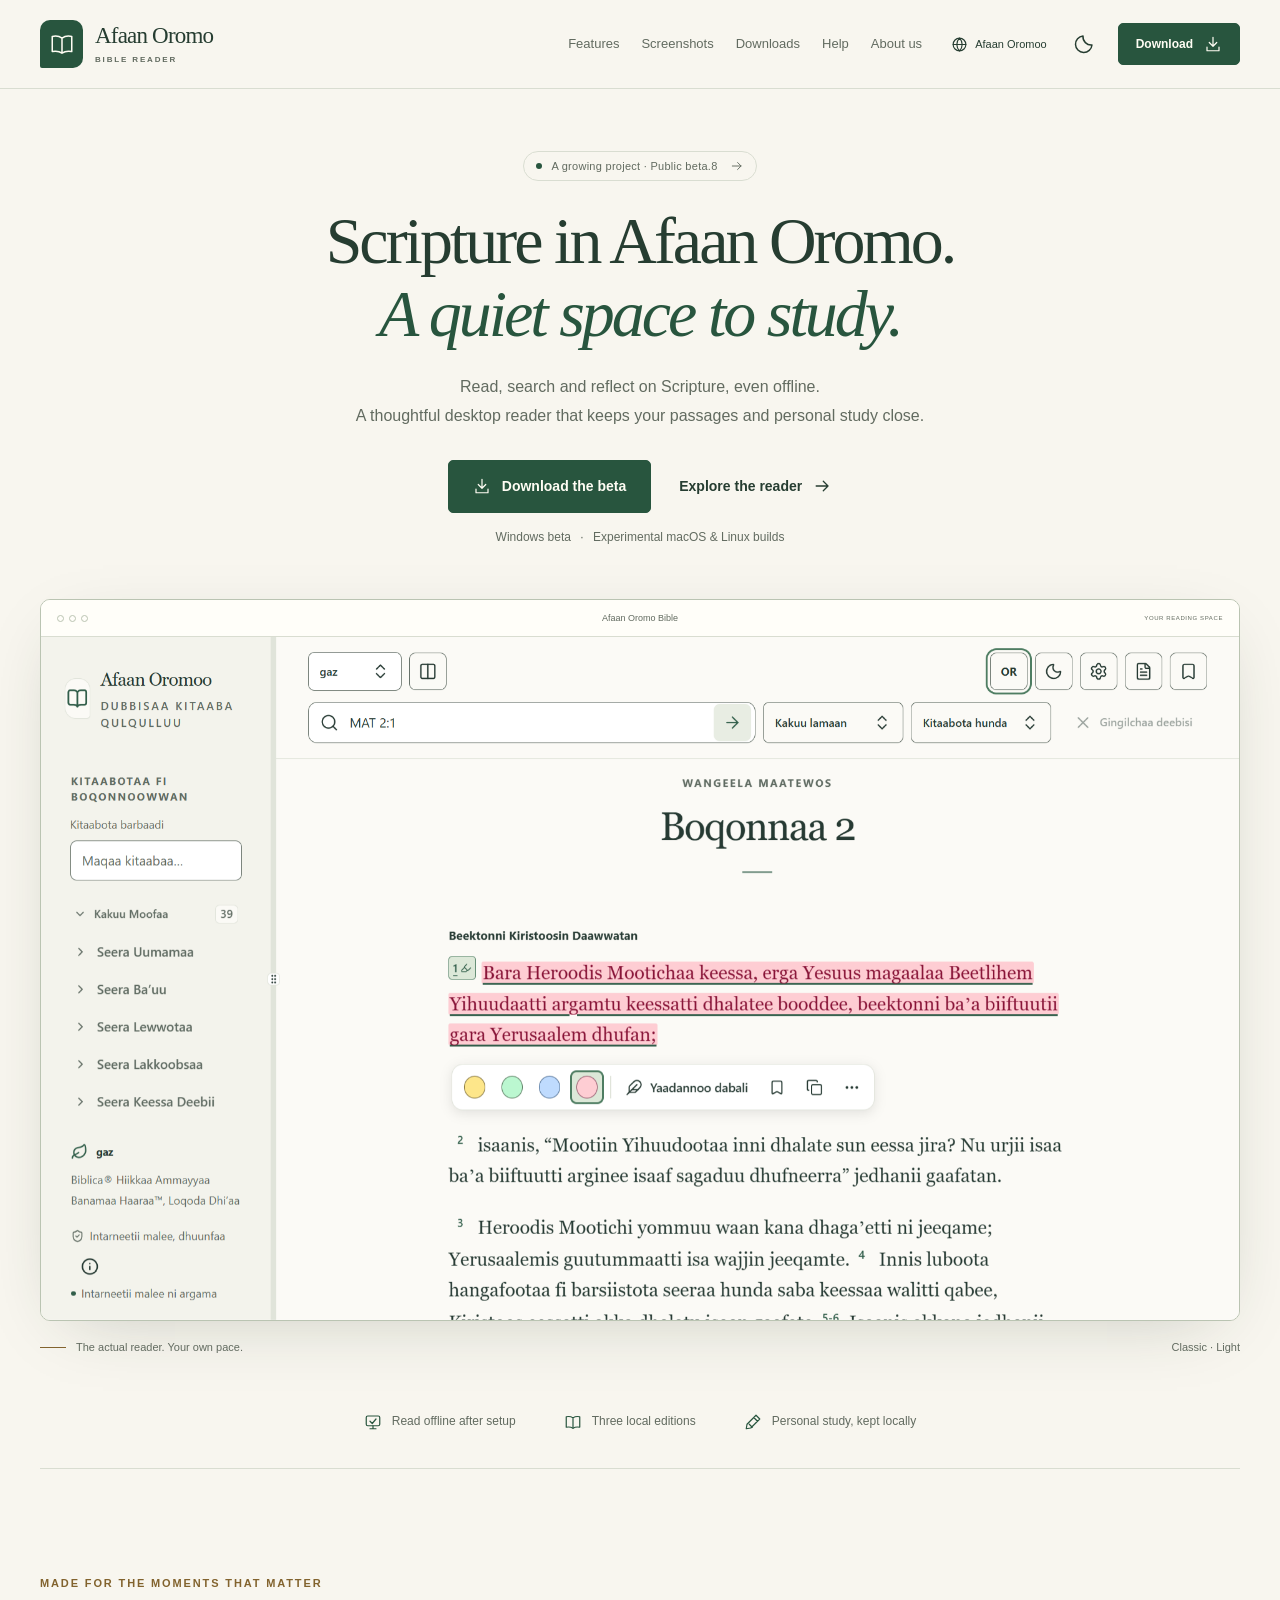
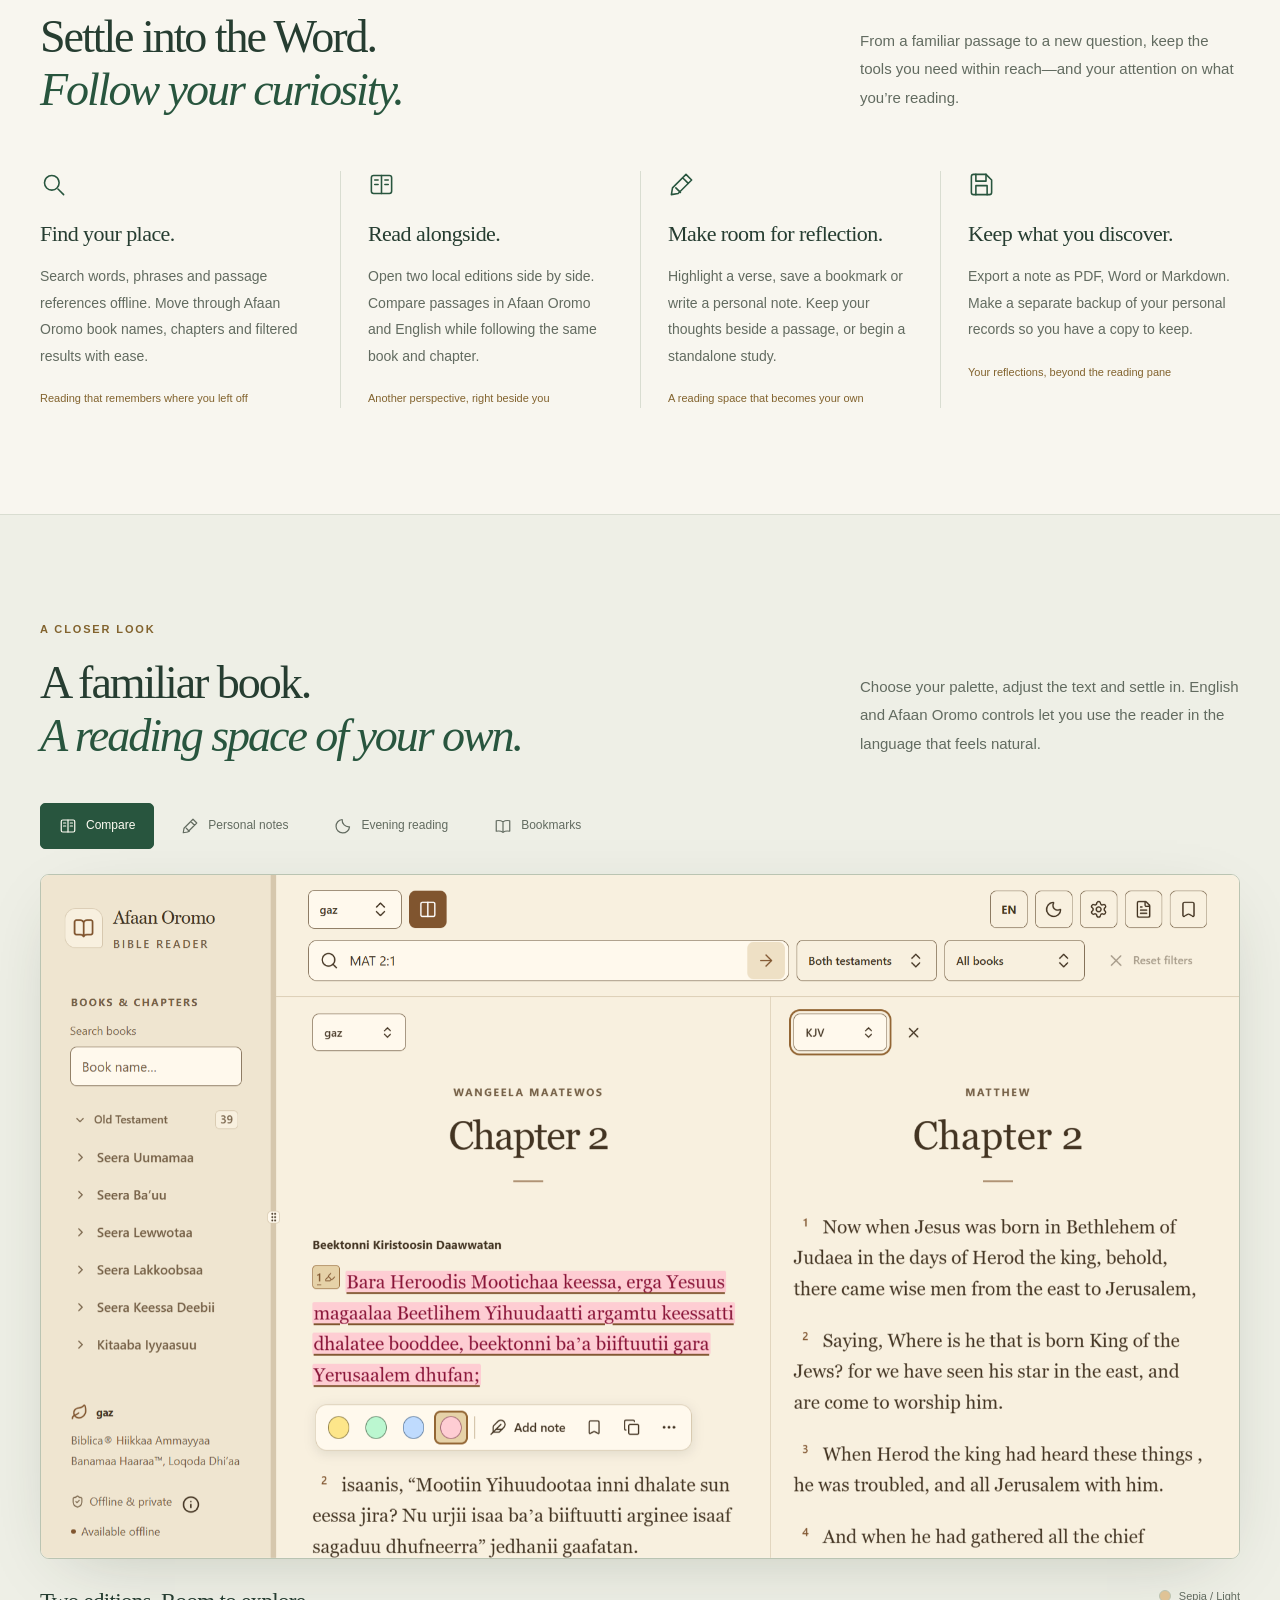
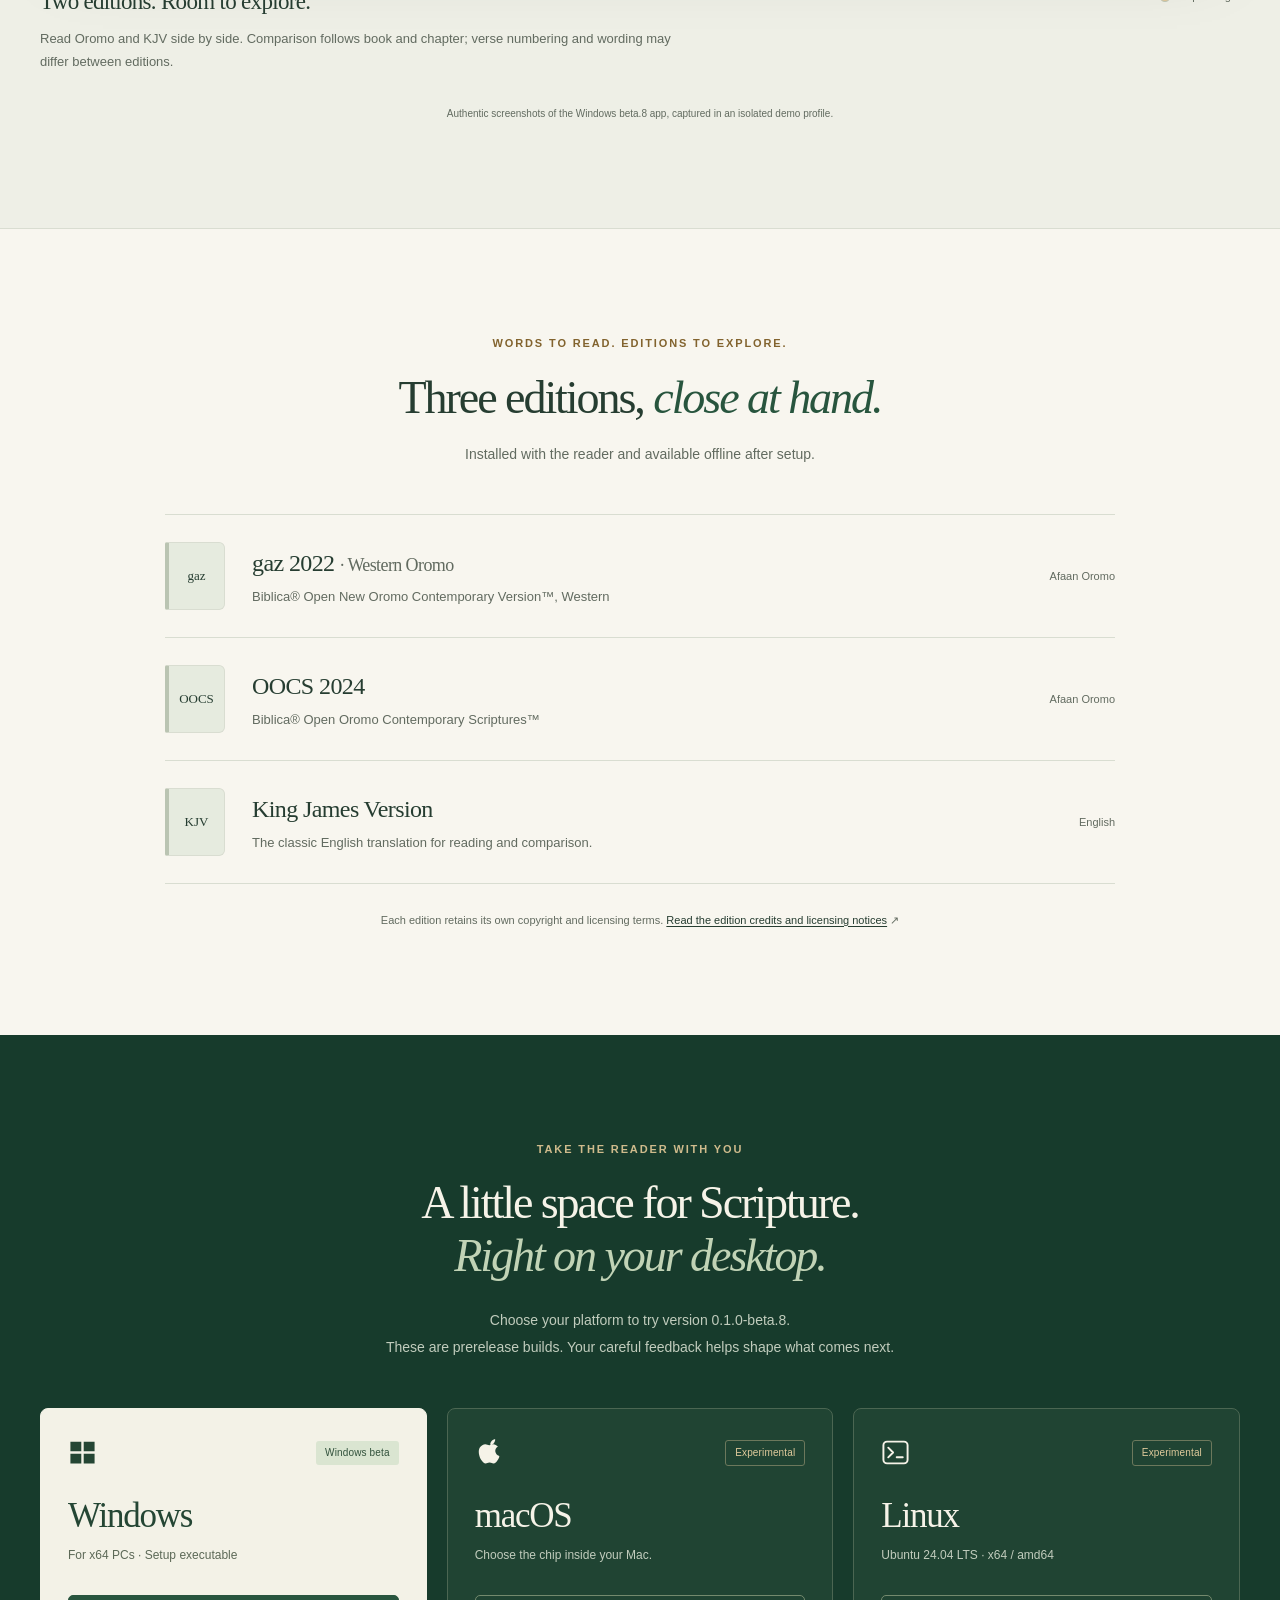
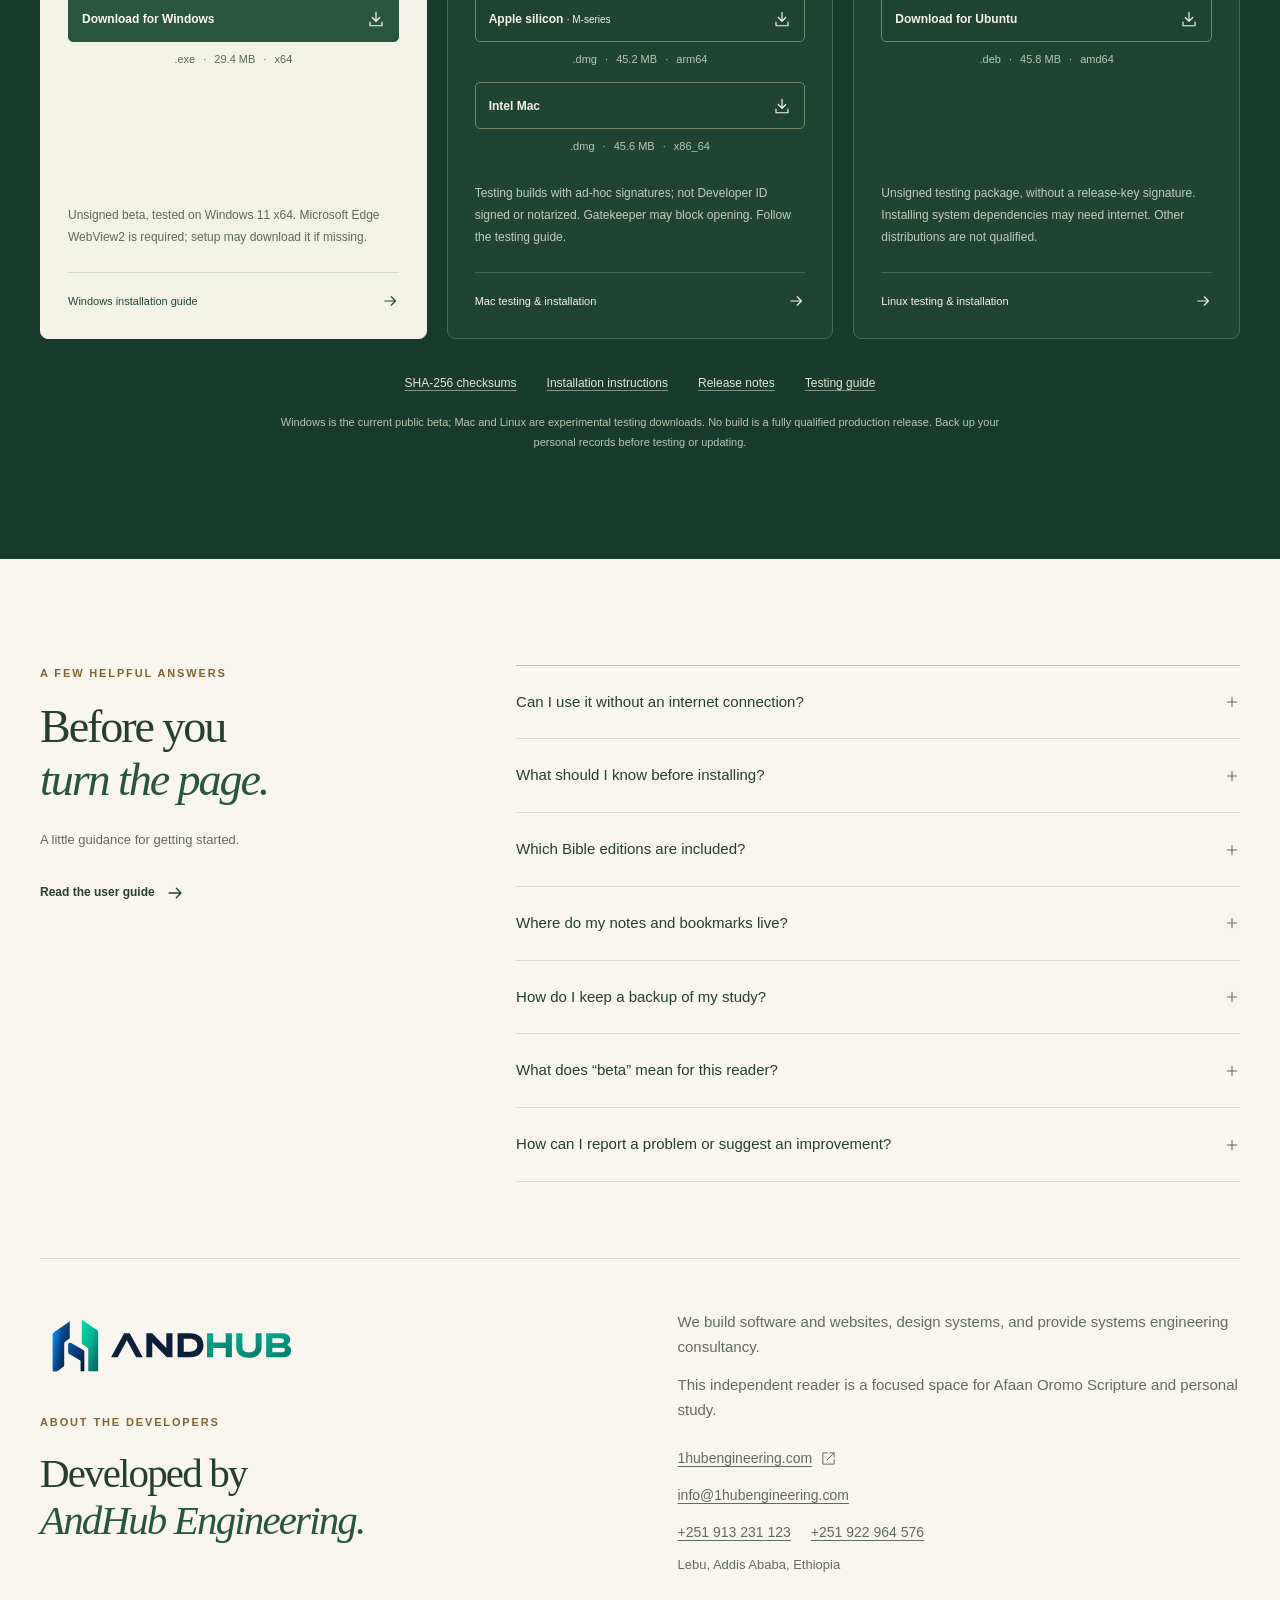
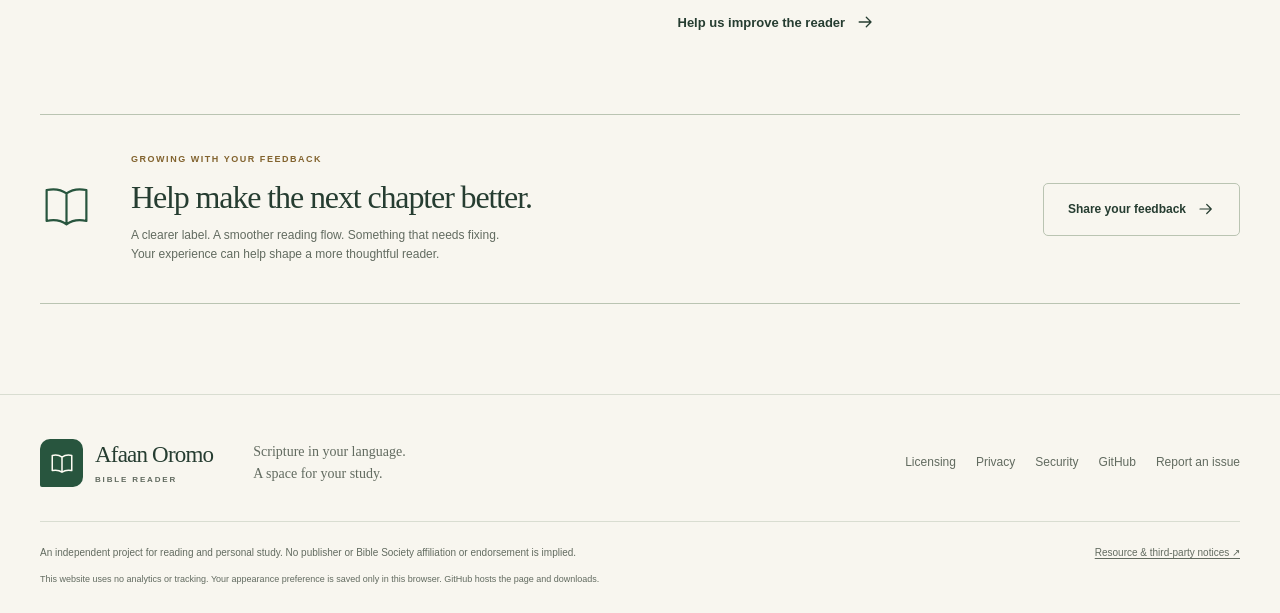
==== website/index.html @ 05677a4f "Deploy bilingual website with AndHub branding and company contacts" ====
<!doctype html>
<html lang="en" id="top">
<head>
  <meta charset="utf-8">
  <meta name="viewport" content="width=device-width, initial-scale=1">
  <meta name="color-scheme" content="light dark">
  <meta name="theme-color" content="#f8f6ef">
  <title>Afaan Oromo Bible — A quiet space to read and study offline</title>
  <meta name="description" content="Read Afaan Oromo Scripture offline. Search, compare local editions, highlight passages and keep personal notes. Download the independent desktop reader’s public beta.">
  <meta name="referrer" content="strict-origin-when-cross-origin">
  <link rel="canonical" href="https://1hubengineering.github.io/afaan-oromo-bible-releases/">
  <link rel="alternate" hreflang="en" href="https://1hubengineering.github.io/afaan-oromo-bible-releases/">
  <link rel="alternate" hreflang="om" href="https://1hubengineering.github.io/afaan-oromo-bible-releases/om/">
  <link rel="alternate" hreflang="x-default" href="https://1hubengineering.github.io/afaan-oromo-bible-releases/">
  <link rel="icon" href="./assets/favicon.svg" type="image/svg+xml">
  <meta property="og:type" content="website">
  <meta property="og:locale" content="en_US">
  <meta property="og:site_name" content="Afaan Oromo Bible">
  <meta property="og:title" content="Scripture in Afaan Oromo. A quiet space to study.">
  <meta property="og:description" content="An independent desktop Bible reader for offline Scripture reading and personal study. Explore the reader and download beta.8.">
  <meta property="og:url" content="https://1hubengineering.github.io/afaan-oromo-bible-releases/">
  <meta property="og:image" content="https://1hubengineering.github.io/afaan-oromo-bible-releases/assets/images/social-preview.png">
  <meta property="og:image:type" content="image/png">
  <meta property="og:image:width" content="1920">
  <meta property="og:image:height" content="1094">
  <meta property="og:image:alt" content="The actual Afaan Oromo Bible desktop reader, showing Scripture and verse highlighting in its Classic light palette.">
  <meta name="twitter:card" content="summary_large_image">
  <meta name="twitter:title" content="Afaan Oromo Bible — Read and study offline">
  <meta name="twitter:description" content="Scripture, search, comparison and your own reflections. A quiet desktop reading space.">
  <meta name="twitter:image" content="https://1hubengineering.github.io/afaan-oromo-bible-releases/assets/images/social-preview.png">
  <meta name="twitter:image:alt" content="An authentic screenshot of the Afaan Oromo Bible desktop reader in the Classic light palette.">
  <script src="./theme.js"></script>
  <link rel="stylesheet" href="./styles.css">
  <script src="./app.js" defer></script>
</head>
<body>
  <a class="skip-link" href="#main" data-i18n="navigation.skip">Skip to content</a>
  <svg class="svg-definitions" xmlns="http://www.w3.org/2000/svg" aria-hidden="true" focusable="false">
    <defs>
      <symbol id="i-book" viewBox="0 0 24 24"><path d="M12 6.5C9.5 4.7 6.3 4.3 3 5v14c3.3-.7 6.5-.3 9 1.5 2.5-1.8 5.7-2.2 9-1.5V5c-3.3-.7-6.5-.3-9 1.5Zm0 0v14"/></symbol>
      <symbol id="i-arrow" viewBox="0 0 24 24"><path d="M4 12h15m-6-6 6 6-6 6"/></symbol>
      <symbol id="i-download" viewBox="0 0 24 24"><path d="M12 3v12m-5-5 5 5 5-5M4 16v5h16v-5"/></symbol>
      <symbol id="i-moon" viewBox="0 0 24 24"><path d="M20.7 13.1A9 9 0 0 1 10.9 3.3 9 9 0 1 0 20.7 13.1Z"/></symbol>
      <symbol id="i-sun" viewBox="0 0 24 24"><circle cx="12" cy="12" r="4"/><path d="M12 2v2m0 16v2M2 12h2m16 0h2M5 5l1.5 1.5m11 11L19 19M5 19l1.5-1.5m11-11L19 5"/></symbol>
      <symbol id="i-menu" viewBox="0 0 24 24"><path d="M4 6h16M4 12h16M4 18h16"/></symbol>
      <symbol id="i-close" viewBox="0 0 24 24"><path d="m6 6 12 12M6 18 18 6"/></symbol>
      <symbol id="i-search" viewBox="0 0 24 24"><circle cx="10.5" cy="10.5" r="6.5"/><path d="m16 16 5 5"/></symbol>
      <symbol id="i-compare" viewBox="0 0 24 24"><rect x="3" y="4" width="18" height="16" rx="2"/><path d="M12 4v16M6 8h3m-3 4h3m6-4h3m-3 4h3"/></symbol>
      <symbol id="i-pen" viewBox="0 0 24 24"><path d="m16 3 5 5L9 20l-6 1 1-6L16 3Zm-9 12 4 4M13 6l5 5"/></symbol>
      <symbol id="i-save" viewBox="0 0 24 24"><path d="M19 21H5a2 2 0 0 1-2-2V5a2 2 0 0 1 2-2h11l5 5v11a2 2 0 0 1-2 2Z"/><path d="M7 3v6h9V3M7 21v-8h10v8"/></symbol>
      <symbol id="i-offline" viewBox="0 0 24 24"><rect x="3" y="4" width="18" height="13" rx="2"/><path d="M8 21h8m-4-4v4m-4-10 3 3 5-6"/></symbol>
      <symbol id="i-check" viewBox="0 0 24 24"><path d="m5 12 4 4L19 6"/></symbol>
      <symbol id="i-expand" viewBox="0 0 24 24"><path d="M8 3H3v5m13-5h5v5M3 16v5h5m13-5v5h-5M3 3l6 6m12-6-6 6M3 21l6-6m12 6-6-6"/></symbol>
      <symbol id="i-plus" viewBox="0 0 24 24"><path d="M12 5v14M5 12h14"/></symbol>
      <symbol id="i-external" viewBox="0 0 24 24"><path d="M14 3h7v7m0-7L10 14M10 3H3v18h18v-7"/></symbol>
      <symbol id="i-windows" viewBox="0 0 24 24"><path d="M2 3h9v8H2zm11 0h9v8h-9zM2 13h9v8H2zm11 0h9v8h-9z" fill="currentColor" stroke="none"/></symbol>
      <symbol id="i-apple" viewBox="0 0 24 24"><path d="M16.7 2.2c.1 1.3-.4 2.5-1.2 3.4-.8.9-2 1.4-3.1 1.3-.1-1.2.4-2.4 1.2-3.2.8-.9 2-1.5 3.1-1.5ZM20.3 17.9c-.5 1.2-.8 1.8-1.5 2.8-.9 1.3-2.1 2.9-3.6 2.9-1.3 0-1.6-.9-3.4-.9-1.9 0-2.2.9-3.5.9-1.4 0-2.6-1.4-3.5-2.7C2.2 17.2 1.5 12 3.2 9.4 4.4 7.6 6.2 6.5 8 6.5c1.4 0 2.3.9 3.5.9 1.2 0 2-.9 3.5-.9 1.5 0 3 .8 4.1 2.1-3.5 1.9-2.9 6.9 1.2 8.4v.9Z" fill="currentColor" stroke="none" transform="translate(1 -1) scale(.94)"/></symbol>
      <symbol id="i-terminal" viewBox="0 0 24 24"><rect x="2" y="3" width="20" height="18" rx="3"/><path d="m6 8 4 4-4 4m7 0h5"/></symbol>
      <symbol id="i-language" viewBox="0 0 24 24"><circle cx="12" cy="12" r="9"/><path d="M3 12h18M12 3c5 5 5 13 0 18-5-5-5-13 0-18Z"/></symbol>
    </defs>
  </svg>

  <header class="site-header">
    <div class="container header-inner">
      <a class="brand" href="#top" aria-label="Afaan Oromo Bible home">
        <span class="brand-mark"><svg class="icon" aria-hidden="true"><use href="#i-book"/></svg></span>
        <span class="brand-name">Afaan Oromo<span data-i18n="brand.descriptor">BIBLE READER</span></span>
      </a>
      <nav class="site-nav" id="site-nav" aria-label="Main navigation">
        <a href="#features" data-i18n="navigation.features">Features</a>
        <a href="#screenshots" data-i18n="navigation.screenshots">Screenshots</a>
        <a href="#downloads" data-i18n="navigation.downloads">Downloads</a>
        <a href="#help" data-i18n="navigation.help">Help</a>
        <a href="#about" data-i18n="navigation.about">About us</a>
      </nav>
      <div class="header-actions">
        <a class="language-switch" href="./om/" lang="om" hreflang="om" aria-label="Read this page in Afaan Oromoo"><svg class="icon" aria-hidden="true"><use href="#i-language"/></svg><span class="language-long">Afaan Oromoo</span><span class="language-short" aria-hidden="true">OM</span></a>
        <button class="icon-button theme-toggle" type="button" aria-label="Switch to dark appearance" title="Switch to dark appearance" hidden>
          <svg class="icon moon-icon" aria-hidden="true"><use href="#i-moon"/></svg>
          <svg class="icon sun-icon" aria-hidden="true"><use href="#i-sun"/></svg>
        </button>
        <a class="button button-small header-download" href="#downloads"><span data-i18n="navigation.download">Download</span><svg class="icon" aria-hidden="true"><use href="#i-download"/></svg></a>
        <button class="icon-button menu-toggle" type="button" aria-expanded="false" aria-controls="site-nav" aria-label="Open navigation" hidden>
          <svg class="icon menu-icon" aria-hidden="true"><use href="#i-menu"/></svg>
          <svg class="icon close-icon" aria-hidden="true"><use href="#i-close"/></svg>
        </button>
      </div>
    </div>
  </header>

  <main id="main">
    <section class="hero container" aria-labelledby="hero-title">
      <div class="hero-copy">
        <a class="beta-label" href="https://github.com/1hubengineering/afaan-oromo-bible-releases/releases/tag/v0.1.0-beta.8"><span class="status-dot" aria-hidden="true"></span><span data-i18n="hero.beta">A growing project · Public beta.8</span><svg class="icon" aria-hidden="true"><use href="#i-arrow"/></svg></a>
        <h1 id="hero-title" data-i18n="hero.title">Scripture in Afaan Oromo.<br><em>A quiet space to study.</em></h1>
        <p class="hero-description" data-i18n="hero.description">Read, search and reflect on Scripture, even offline.<br class="desktop-break"> A thoughtful desktop reader that keeps your passages and personal study close.</p>
        <div class="hero-actions">
          <a class="button" href="#downloads"><svg class="icon" aria-hidden="true"><use href="#i-download"/></svg><span data-i18n="hero.download">Download the beta</span></a>
          <a class="text-link" href="#screenshots"><span data-i18n="hero.explore">Explore the reader</span><svg class="icon" aria-hidden="true"><use href="#i-arrow"/></svg></a>
        </div>
        <p class="hero-footnote" data-i18n="hero.platforms">Windows beta <span aria-hidden="true">·</span> Experimental macOS &amp; Linux builds</p>
      </div>
      <figure class="hero-figure">
        <div class="screenshot-frame hero-screen">
          <div class="window-bar" aria-hidden="true"><span class="window-dots"><i></i><i></i><i></i></span><span>Afaan Oromo Bible</span><span class="window-detail">YOUR READING SPACE</span></div>
          <a class="screenshot-link" href="./assets/images/reader-classic.webp" data-lightbox data-caption="Afaan Oromo reading · Classic / Light. An authentic beta.8 screenshot, with contextual verse highlighting." aria-label="Enlarge the Afaan Oromo reading screenshot">
            <img src="./assets/images/reader-classic.webp" srcset="./assets/images/reader-classic-960.webp 960w, ./assets/images/reader-classic.webp 1920w" sizes="(max-width: 767px) calc(100vw - 40px), (max-width: 1279px) calc(100vw - 80px), 1200px" width="1920" height="1094" alt="The Afaan Oromo reader in Classic light appearance: Oromo book navigation on the left, Matthew chapter 2 in the reading pane, and a highlighted verse with note and bookmark actions." fetchpriority="high" decoding="async">
            <span class="image-expand"><svg class="icon" aria-hidden="true"><use href="#i-expand"/></svg><span>Take a closer look</span></span>
          </a>
        </div>
        <figcaption><span class="caption-rule" aria-hidden="true"></span><span data-i18n="hero.caption">The actual reader. Your own pace.</span><span class="figure-detail">Classic · Light</span></figcaption>
      </figure>
      <ul class="quiet-benefits" aria-label="At a glance">
        <li><svg class="icon" aria-hidden="true"><use href="#i-offline"/></svg><span data-i18n="benefit.offline">Read offline after setup</span></li>
        <li><svg class="icon" aria-hidden="true"><use href="#i-book"/></svg><span data-i18n="benefit.editions">Three local editions</span></li>
        <li><svg class="icon" aria-hidden="true"><use href="#i-pen"/></svg><span data-i18n="benefit.local">Personal study, kept locally</span></li>
      </ul>
    </section>

    <section class="experience section-space container" id="features" aria-labelledby="experience-title">
      <div class="section-intro">
        <div><p class="eyebrow" data-i18n="features.eyebrow">MADE FOR THE MOMENTS THAT MATTER</p><h2 id="experience-title" data-i18n="features.title">Settle into the Word.<br><em>Follow your curiosity.</em></h2></div>
        <p class="section-summary" data-i18n="features.summary">From a familiar passage to a new question, keep the tools you need within reach—and your attention on what you’re reading.</p>
      </div>
      <div class="feature-grid">
        <article class="feature"><span class="feature-icon"><svg class="icon" aria-hidden="true"><use href="#i-search"/></svg></span><h3 data-i18n="features.read.title">Find your place.</h3><p data-i18n="features.read.description">Search words, phrases and passage references offline. Move through Afaan Oromo book names, chapters and filtered results with ease.</p><span class="feature-note" data-i18n="features.read.note">Reading that remembers where you left off</span></article>
        <article class="feature"><span class="feature-icon"><svg class="icon" aria-hidden="true"><use href="#i-compare"/></svg></span><h3 data-i18n="features.compare.title">Read alongside.</h3><p data-i18n="features.compare.description">Open two local editions side by side. Compare passages in Afaan Oromo and English while following the same book and chapter.</p><span class="feature-note" data-i18n="features.compare.note">Another perspective, right beside you</span></article>
        <article class="feature"><span class="feature-icon"><svg class="icon" aria-hidden="true"><use href="#i-pen"/></svg></span><h3 data-i18n="features.notes.title">Make room for reflection.</h3><p data-i18n="features.notes.description">Highlight a verse, save a bookmark or write a personal note. Keep your thoughts beside a passage, or begin a standalone study.</p><span class="feature-note" data-i18n="features.notes.note">A reading space that becomes your own</span></article>
        <article class="feature"><span class="feature-icon"><svg class="icon" aria-hidden="true"><use href="#i-save"/></svg></span><h3 data-i18n="features.backup.title">Keep what you discover.</h3><p data-i18n="features.backup.description">Export a note as PDF, Word or Markdown. Make a separate backup of your personal records so you have a copy to keep.</p><span class="feature-note" data-i18n="features.backup.note">Your reflections, beyond the reading pane</span></article>
      </div>
    </section>

    <section class="gallery-section section-space" id="screenshots" aria-labelledby="gallery-title">
      <div class="container">
        <div class="section-intro gallery-intro"><div><p class="eyebrow" data-i18n="gallery.eyebrow">A CLOSER LOOK</p><h2 id="gallery-title" data-i18n="gallery.title">A familiar book.<br><em>A reading space of your own.</em></h2></div><p class="section-summary" data-i18n="gallery.summary">Choose your palette, adjust the text and settle in. English and Afaan Oromo controls let you use the reader in the language that feels natural.</p></div>
        <div class="gallery-tabs" role="tablist" aria-label="Application screenshots" hidden>
          <button type="button" role="tab" id="tab-compare" aria-controls="panel-compare" aria-selected="true" tabindex="0"><svg class="icon" aria-hidden="true"><use href="#i-compare"/></svg><span data-i18n="gallery.tabs.compare">Compare</span></button>
          <button type="button" role="tab" id="tab-notes" aria-controls="panel-notes" aria-selected="false" tabindex="-1"><svg class="icon" aria-hidden="true"><use href="#i-pen"/></svg><span data-i18n="gallery.tabs.notes">Personal notes</span></button>
          <button type="button" role="tab" id="tab-dark" aria-controls="panel-dark" aria-selected="false" tabindex="-1"><svg class="icon" aria-hidden="true"><use href="#i-moon"/></svg><span data-i18n="gallery.tabs.dark">Evening reading</span></button>
          <button type="button" role="tab" id="tab-bookmarks" aria-controls="panel-bookmarks" aria-selected="false" tabindex="-1"><svg class="icon" aria-hidden="true"><use href="#i-book"/></svg><span data-i18n="gallery.tabs.bookmarks">Bookmarks</span></button>
        </div>
        <div class="gallery-panels">
          <figure class="gallery-panel" id="panel-compare" aria-labelledby="tab-compare">
            <div class="screenshot-frame"><a class="screenshot-link" href="./assets/images/compare-sepia.webp" data-lightbox data-caption="Side-by-side Oromo and KJV reading · Sepia / Light. Comparison follows book and chapter; it does not establish reviewed verse-by-verse alignment." aria-label="Enlarge the side-by-side comparison screenshot"><img src="./assets/images/compare-sepia.webp" srcset="./assets/images/compare-sepia-960.webp 960w, ./assets/images/compare-sepia.webp 1920w" sizes="(max-width: 767px) calc(100vw - 40px), (max-width: 1279px) calc(100vw - 80px), 1200px" width="1920" height="1094" loading="lazy" decoding="async" alt="Two reading panes in the warm Sepia palette, showing Matthew chapter 2 in gaz Afaan Oromo on the left and King James English on the right."><span class="image-expand"><svg class="icon" aria-hidden="true"><use href="#i-expand"/></svg><span>Enlarge</span></span></a></div>
            <figcaption><div><strong data-i18n="gallery.compare.title">Two editions. Room to explore.</strong><p data-i18n="gallery.compare.caption">Read Oromo and KJV side by side. Comparison follows book and chapter; verse numbering and wording may differ between editions.</p></div><span class="palette-label"><i class="palette-swatch swatch-sepia" aria-hidden="true"></i>Sepia / Light</span></figcaption>
          </figure>
          <figure class="gallery-panel" id="panel-notes" aria-labelledby="tab-notes">
            <div class="screenshot-frame"><a class="screenshot-link" href="./assets/images/notes-forest.webp" data-lightbox data-caption="A verse-linked study note · Forest / Light. All writing shown is illustrative demo content from an isolated profile." aria-label="Enlarge the personal notes screenshot"><img src="./assets/images/notes-forest.webp" srcset="./assets/images/notes-forest-960.webp 960w, ./assets/images/notes-forest.webp 1920w" sizes="(max-width: 767px) calc(100vw - 40px), (max-width: 1279px) calc(100vw - 80px), 1200px" width="1920" height="1094" loading="lazy" decoding="async" alt="Forest light appearance with an illustrative Matthew 2 study note open beside the Scripture, showing text-formatting controls and a linked passage."><span class="image-expand"><svg class="icon" aria-hidden="true"><use href="#i-expand"/></svg><span>Enlarge</span></span></a></div>
            <figcaption><div><strong data-i18n="gallery.notes.title">Give your thoughts a place to stay.</strong><p data-i18n="gallery.notes.caption">Write and format a note while the passage stays in view. The note shown here is illustrative demo content, not a personal record.</p></div><span class="palette-label"><i class="palette-swatch swatch-forest" aria-hidden="true"></i>Forest / Light</span></figcaption>
          </figure>
          <figure class="gallery-panel" id="panel-dark" aria-labelledby="tab-dark">
            <div class="screenshot-frame"><a class="screenshot-link" href="./assets/images/compare-midnight.webp" data-lightbox data-caption="Side-by-side reading · Midnight / Dark. Each of the five app palettes supports independent light, dark or system appearance." aria-label="Enlarge the dark appearance screenshot"><img src="./assets/images/compare-midnight.webp" srcset="./assets/images/compare-midnight-960.webp 960w, ./assets/images/compare-midnight.webp 1920w" sizes="(max-width: 767px) calc(100vw - 40px), (max-width: 1279px) calc(100vw - 80px), 1200px" width="1920" height="1094" loading="lazy" decoding="async" alt="Oromo and KJV comparison in Midnight dark appearance, with pale Scripture text on deep navy reading panes and a rose verse highlight."><span class="image-expand"><svg class="icon" aria-hidden="true"><use href="#i-expand"/></svg><span>Enlarge</span></span></a></div>
            <figcaption><div><strong data-i18n="gallery.dark.title">Let the page meet the moment.</strong><p data-i18n="gallery.dark.caption">Five palettes, each with light, dark or system appearance. Adjust Scripture size, spacing and reading width to find your comfortable rhythm.</p></div><span class="palette-label"><i class="palette-swatch swatch-midnight" aria-hidden="true"></i>Midnight / Dark</span></figcaption>
          </figure>
          <figure class="gallery-panel" id="panel-bookmarks" aria-labelledby="tab-bookmarks">
            <div class="screenshot-frame"><a class="screenshot-link" href="./assets/images/bookmarks-plum.webp" data-lightbox data-caption="Saved passage bookmarks · Plum / Dark. Bookmark labels shown are illustrative demo content, not personal records." aria-label="Enlarge the bookmarks screenshot"><img src="./assets/images/bookmarks-plum.webp" srcset="./assets/images/bookmarks-plum-960.webp 960w, ./assets/images/bookmarks-plum.webp 1920w" sizes="(max-width: 767px) calc(100vw - 40px), (max-width: 1279px) calc(100vw - 80px), 1200px" width="1920" height="1094" loading="lazy" decoding="async" alt="The Plum dark reading palette with a bookmarks sidebar containing three clearly labeled demo bookmarks for Matthew 2, Romans 8 and Psalm 23."><span class="image-expand"><svg class="icon" aria-hidden="true"><use href="#i-expand"/></svg><span>Enlarge</span></span></a></div>
            <figcaption><div><strong data-i18n="gallery.bookmarks.title">Return to what speaks to you.</strong><p data-i18n="gallery.bookmarks.caption">Give saved passages a useful label and return when you’re ready. These bookmark labels are illustrative demo content.</p></div><span class="palette-label"><i class="palette-swatch swatch-plum" aria-hidden="true"></i>Plum / Dark</span></figcaption>
          </figure>
        </div>
        <p class="gallery-provenance" data-i18n="gallery.provenance">Authentic screenshots of the Windows beta.8 app, captured in an isolated demo profile.</p>
      </div>
    </section>

    <section class="editions-section section-space container" aria-labelledby="editions-title">
      <div class="edition-heading"><p class="eyebrow" data-i18n="editions.eyebrow">WORDS TO READ. EDITIONS TO EXPLORE.</p><h2 id="editions-title" data-i18n="editions.title">Three editions, <em>close at hand.</em></h2><p data-i18n="editions.description">Installed with the reader and available offline after setup.</p></div>
      <div class="editions-list">
        <article><span class="edition-code">gaz</span><div><h3 data-i18n="editions.gaz.title">gaz 2022 <span>· Western Oromo</span></h3><p>Biblica® Open New Oromo Contemporary Version™, Western</p></div><span class="edition-language">Afaan Oromo</span></article>
        <article><span class="edition-code">OOCS</span><div><h3 data-i18n="editions.oocs.title">OOCS 2024</h3><p>Biblica® Open Oromo Contemporary Scriptures™</p></div><span class="edition-language">Afaan Oromo</span></article>
        <article><span class="edition-code">KJV</span><div><h3 data-i18n="editions.kjv.title">King James Version</h3><p data-i18n="editions.kjv.description">The classic English translation for reading and comparison.</p></div><span class="edition-language">English</span></article>
      </div>
      <p class="edition-notice"><span data-i18n="editions.notice">Each edition retains its own copyright and licensing terms.</span> <a href="https://github.com/1hubengineering/afaan-oromo-bible-releases/blob/main/LICENSING.md" data-i18n="editions.licenseLink">Read the edition credits and licensing notices</a><span aria-hidden="true"> ↗</span></p>
    </section>

    <section class="download-section section-space" id="downloads" aria-labelledby="downloads-title">
      <div class="container">
        <div class="download-intro"><span class="eyebrow" data-i18n="downloads.eyebrow">TAKE THE READER WITH YOU</span><h2 id="downloads-title" data-i18n="downloads.title">A little space for Scripture.<br><em>Right on your desktop.</em></h2><p data-i18n="downloads.description">Choose your platform to try version 0.1.0-beta.8.<br>These are prerelease builds. Your careful feedback helps shape what comes next.</p></div>
        <div class="download-grid">
          <article class="download-card windows-card" aria-labelledby="windows-title">
            <div class="platform-top"><svg class="icon platform-icon" aria-hidden="true"><use href="#i-windows"/></svg><span class="platform-status" data-i18n="downloads.windows.status">Windows beta</span></div>
            <h3 id="windows-title">Windows</h3><p class="platform-description" data-i18n="downloads.windows.description">For x64 PCs · Setup executable</p>
            <div class="platform-actions"><a class="button download-button" href="https://github.com/1hubengineering/afaan-oromo-bible-releases/releases/download/v0.1.0-beta.8/Afaan-Oromo-Bible-0.1.0-beta.8-x64-setup.exe"><span data-i18n="downloads.windows.button">Download for Windows</span><svg class="icon" aria-hidden="true"><use href="#i-download"/></svg></a><span class="file-details">.exe <span aria-hidden="true">·</span> 29.4 MB <span aria-hidden="true">·</span> x64</span></div>
            <p class="platform-notice" data-i18n="downloads.windows.notice">Unsigned beta, tested on Windows 11 x64. Microsoft Edge WebView2 is required; setup may download it if missing.</p>
            <a class="platform-help" href="https://github.com/1hubengineering/afaan-oromo-bible-releases/blob/main/INSTALLATION.md"><span data-i18n="downloads.windows.help">Windows installation guide</span><svg class="icon" aria-hidden="true"><use href="#i-arrow"/></svg></a>
          </article>
          <article class="download-card" aria-labelledby="mac-title">
            <div class="platform-top"><svg class="icon platform-icon" aria-hidden="true"><use href="#i-apple"/></svg><span class="platform-status experimental" data-i18n="downloads.mac.status">Experimental</span></div>
            <h3 id="mac-title">macOS</h3><p class="platform-description" data-i18n="downloads.mac.description">Choose the chip inside your Mac.</p>
            <div class="platform-actions mac-actions"><a class="button button-outline download-button" href="https://github.com/1hubengineering/afaan-oromo-bible-releases/releases/download/v0.1.0-beta.8/Afaan-Oromo-Bible-0.1.0-beta.8-macos-arm64.dmg"><span data-i18n="downloads.mac.arm">Apple silicon <small>· M-series</small></span><svg class="icon" aria-hidden="true"><use href="#i-download"/></svg></a><span class="file-details">.dmg <span aria-hidden="true">·</span> 45.2 MB <span aria-hidden="true">·</span> arm64</span><a class="button button-outline download-button" href="https://github.com/1hubengineering/afaan-oromo-bible-releases/releases/download/v0.1.0-beta.8/Afaan-Oromo-Bible-0.1.0-beta.8-macos-x86_64.dmg"><span data-i18n="downloads.mac.intel">Intel Mac</span><svg class="icon" aria-hidden="true"><use href="#i-download"/></svg></a><span class="file-details">.dmg <span aria-hidden="true">·</span> 45.6 MB <span aria-hidden="true">·</span> x86_64</span></div>
            <p class="platform-notice" data-i18n="downloads.mac.notice">Testing builds with ad-hoc signatures; not Developer ID signed or notarized. Gatekeeper may block opening. Follow the testing guide.</p>
            <a class="platform-help" href="https://github.com/1hubengineering/afaan-oromo-bible-releases/blob/main/TESTING_GUIDE.md"><span data-i18n="downloads.mac.help">Mac testing &amp; installation</span><svg class="icon" aria-hidden="true"><use href="#i-arrow"/></svg></a>
          </article>
          <article class="download-card" aria-labelledby="linux-title">
            <div class="platform-top"><svg class="icon platform-icon" aria-hidden="true"><use href="#i-terminal"/></svg><span class="platform-status experimental" data-i18n="downloads.linux.status">Experimental</span></div>
            <h3 id="linux-title">Linux</h3><p class="platform-description" data-i18n="downloads.linux.description">Ubuntu 24.04 LTS · x64 / amd64</p>
            <div class="platform-actions"><a class="button button-outline download-button" href="https://github.com/1hubengineering/afaan-oromo-bible-releases/releases/download/v0.1.0-beta.8/Afaan-Oromo-Bible-0.1.0-beta.8-linux-amd64.deb"><span data-i18n="downloads.linux.button">Download for Ubuntu</span><svg class="icon" aria-hidden="true"><use href="#i-download"/></svg></a><span class="file-details">.deb <span aria-hidden="true">·</span> 45.8 MB <span aria-hidden="true">·</span> amd64</span></div>
            <p class="platform-notice" data-i18n="downloads.linux.notice">Unsigned testing package, without a release-key signature. Installing system dependencies may need internet. Other distributions are not qualified.</p>
            <a class="platform-help" href="https://github.com/1hubengineering/afaan-oromo-bible-releases/blob/main/TESTING_GUIDE.md"><span data-i18n="downloads.linux.help">Linux testing &amp; installation</span><svg class="icon" aria-hidden="true"><use href="#i-arrow"/></svg></a>
          </article>
        </div>
        <div class="download-resources" aria-label="Release resources">
          <a href="https://github.com/1hubengineering/afaan-oromo-bible-releases/releases/download/v0.1.0-beta.8/SHA256SUMS" data-i18n="downloads.checksums">SHA-256 checksums</a>
          <a href="https://github.com/1hubengineering/afaan-oromo-bible-releases/blob/main/INSTALLATION.md" data-i18n="downloads.installation">Installation instructions</a>
          <a href="https://github.com/1hubengineering/afaan-oromo-bible-releases/releases/tag/v0.1.0-beta.8" data-i18n="downloads.notes">Release notes</a>
          <a href="https://github.com/1hubengineering/afaan-oromo-bible-releases/blob/main/TESTING_GUIDE.md" data-i18n="downloads.testing">Testing guide</a>
        </div>
        <p class="download-footnote" data-i18n="downloads.limitations">Windows is the current public beta; Mac and Linux are experimental testing downloads. No build is a fully qualified production release. Back up your personal records before testing or updating.</p>
      </div>
    </section>

    <section class="help-section section-space container" id="help" aria-labelledby="help-title">
      <div class="help-heading"><p class="eyebrow" data-i18n="help.eyebrow">A FEW HELPFUL ANSWERS</p><h2 id="help-title" data-i18n="help.title">Before you <br><em>turn the page.</em></h2><p data-i18n="help.intro">A little guidance for getting started.</p><a class="text-link" href="https://github.com/1hubengineering/afaan-oromo-bible-releases/blob/main/USER_GUIDE.md"><span data-i18n="help.guide">Read the user guide</span><svg class="icon" aria-hidden="true"><use href="#i-arrow"/></svg></a></div>
      <div class="faq-list">
        <details><summary><span data-i18n="faq.offline.question">Can I use it without an internet connection?</span><svg class="icon" aria-hidden="true"><use href="#i-plus"/></svg></summary><div class="faq-answer"><p data-i18n="faq.offline.answer">Yes. After the app and its prerequisites are installed, core reading, search, comparison, notes and exports work locally without an account. The first installation may need internet to download Windows WebView2 or Linux system dependencies. A fully disconnected first setup on a clean computer is not yet qualified.</p></div></details>
        <details><summary><span data-i18n="faq.install.question">What should I know before installing?</span><svg class="icon" aria-hidden="true"><use href="#i-plus"/></svg></summary><div class="faq-answer"><p data-i18n="faq.install.answer">The Windows beta was tested on Windows 11 x64 and needs Microsoft Edge WebView2. Mac packages are separate for Apple silicon and Intel; they target macOS 14 or later, with native startup checks on macOS 15, not full platform qualification. Linux testing targets Ubuntu 24.04 x64 and requires GTK3/WebKitGTK 4.1 dependencies.</p><p>Windows and Linux packages are unsigned; Mac builds use ad-hoc signatures and are unnotarized. Read the <a href="https://github.com/1hubengineering/afaan-oromo-bible-releases/blob/main/INSTALLATION.md">installation instructions</a> and <a href="https://github.com/1hubengineering/afaan-oromo-bible-releases/blob/main/TESTING_GUIDE.md">platform testing guide</a> before installing. Checksums help detect changed files; they do not authenticate the publisher.</p></div></details>
        <details><summary><span data-i18n="faq.editions.question">Which Bible editions are included?</span><svg class="icon" aria-hidden="true"><use href="#i-plus"/></svg></summary><div class="faq-answer"><p data-i18n="faq.editions.answer">The beta includes gaz 2022 (Western Oromo), OOCS 2024 and the English King James Version. These are local editions. NIV and the planned 1997 Afaan Oromo edition are not included. Switching the app’s interface language does not change the Bible edition you are reading.</p><p>See <a href="https://github.com/1hubengineering/afaan-oromo-bible-releases/blob/main/LICENSING.md">edition credits and licensing</a> for each resource’s terms.</p></div></details>
        <details><summary><span data-i18n="faq.records.question">Where do my notes and bookmarks live?</span><svg class="icon" aria-hidden="true"><use href="#i-plus"/></svg></summary><div class="faq-answer"><p data-i18n="faq.records.answer">Personal records are stored on your computer, separately from the bundled Scripture libraries. Core features do not require an account or a hosted app backend. There is no cloud sync. Exported notes and backups can contain private writing, so store and share them thoughtfully. Uninstalling may leave personal data and exported files behind.</p><p>More detail is available in the <a href="https://github.com/1hubengineering/afaan-oromo-bible-releases/blob/main/PRIVACY.md">privacy notice</a>.</p></div></details>
        <details><summary><span data-i18n="faq.backups.question">How do I keep a backup of my study?</span><svg class="icon" aria-hidden="true"><use href="#i-plus"/></svg></summary><div class="faq-answer"><p data-i18n="faq.backups.answer">Use the app’s personal-data backup to export your records as JSON, and keep an independent copy. You can also export individual notes as PDF, Word or Markdown; a note export is different from a full personal-data backup. Restoring a backup replaces current personal records after validation and confirmation, so export your current records first. Compatibility across beta versions is not guaranteed.</p><p>Follow the backup and restore guidance in the <a href="https://github.com/1hubengineering/afaan-oromo-bible-releases/blob/main/USER_GUIDE.md">user guide</a>.</p></div></details>
        <details><summary><span data-i18n="faq.beta.question">What does “beta” mean for this reader?</span><svg class="icon" aria-hidden="true"><use href="#i-plus"/></svg></summary><div class="faq-answer"><p data-i18n="faq.beta.answer">The reader is still being refined. Language and editorial review, accessibility checks, clean-computer installation and final platform qualification remain in progress. Mac and Linux builds are experimental. Expect issues and keep backups of important study records.</p><p>The <a href="https://github.com/1hubengineering/afaan-oromo-bible-releases/blob/main/BETA_NOTICE.md">beta notice</a> describes known limitations. A biblical atlas and expanded study tools are planned; they are not included in this beta, and no release date is promised.</p></div></details>
        <details><summary><span data-i18n="faq.feedback.question">How can I report a problem or suggest an improvement?</span><svg class="icon" aria-hidden="true"><use href="#i-plus"/></svg></summary><div class="faq-answer"><p>Use the <a href="https://github.com/1hubengineering/afaan-oromo-bible-releases/issues/new?template=bug_report.yml">GitHub issue form</a>. Include the app version, operating system and architecture, edition and passage, what you expected, and steps to reproduce the problem. Suggestions about usability and Afaan Oromo wording are welcome.</p><p data-i18n="faq.feedback.privacy">Issues are public. Remove personal information from screenshots and do not attach private notes, complete backups or credentials.</p><p>For a security concern, follow the <a href="https://github.com/1hubengineering/afaan-oromo-bible-releases/blob/main/SECURITY.md">security reporting instructions</a> instead.</p></div></details>
      </div>
    </section>

    <section class="about-section container" id="about" aria-labelledby="about-title">
      <div><a class="developer-brand" href="https://1hubengineering.com/" aria-label="AndHub Engineering"><img class="developer-logo-light" src="./assets/images/andhub-logo-light.svg" width="825" height="240" alt="" loading="lazy" decoding="async"><img class="developer-logo-dark" src="./assets/images/andhub-logo-dark.svg" width="825" height="240" alt="" loading="lazy" decoding="async"></a><p class="eyebrow" data-i18n="about.eyebrow">ABOUT THE DEVELOPERS</p><h2 id="about-title" data-i18n="about.title">Developed by<br><em>AndHub Engineering.</em></h2></div>
      <div class="about-copy"><p data-i18n="about.description">We build software and websites, design systems, and provide systems engineering consultancy.</p><p data-i18n="about.mission">This independent reader is a focused space for Afaan Oromo Scripture and personal study.</p><address class="about-contact">
          <a href="https://1hubengineering.com/">1hubengineering.com<svg class="icon" aria-hidden="true"><use href="#i-external"/></svg></a>
          <a href="mailto:info@1hubengineering.com">info@1hubengineering.com</a>
          <div class="contact-phones"><a href="tel:+251913231123">+251 913 231 123</a><a href="tel:+251922964576">+251 922 964 576</a></div>
          <span class="contact-location">Lebu, Addis Ababa, Ethiopia</span>
        </address><a class="text-link" href="https://github.com/1hubengineering/afaan-oromo-bible-releases/issues/new/choose"><span data-i18n="about.feedback">Help us improve the reader</span><svg class="icon" aria-hidden="true"><use href="#i-arrow"/></svg></a></div>
    </section>

    <section class="feedback-section container" aria-labelledby="feedback-title">
      <div class="feedback-book" aria-hidden="true"><svg class="icon"><use href="#i-book"/></svg></div><div><p class="eyebrow" data-i18n="feedback.eyebrow">GROWING WITH YOUR FEEDBACK</p><h2 id="feedback-title" data-i18n="feedback.title">Help make the next chapter better.</h2><p data-i18n="feedback.description">A clearer label. A smoother reading flow. Something that needs fixing.<br> Your experience can help shape a more thoughtful reader.</p></div><a class="button button-outline" href="https://github.com/1hubengineering/afaan-oromo-bible-releases/issues/new/choose"><span data-i18n="feedback.button">Share your feedback</span><svg class="icon" aria-hidden="true"><use href="#i-arrow"/></svg></a>
    </section>
  </main>

  <footer class="site-footer">
    <div class="container"><div class="footer-top"><a class="brand" href="#top" aria-label="Afaan Oromo Bible home"><span class="brand-mark"><svg class="icon" aria-hidden="true"><use href="#i-book"/></svg></span><span class="brand-name">Afaan Oromo<span>BIBLE READER</span></span></a><p data-i18n="footer.tagline">Scripture in your language.<br>A space for your study.</p><nav aria-label="Project resources"><a href="https://github.com/1hubengineering/afaan-oromo-bible-releases/blob/main/LICENSING.md">Licensing</a><a href="https://github.com/1hubengineering/afaan-oromo-bible-releases/blob/main/PRIVACY.md">Privacy</a><a href="https://github.com/1hubengineering/afaan-oromo-bible-releases/blob/main/SECURITY.md">Security</a><a href="https://github.com/1hubengineering/afaan-oromo-bible-releases">GitHub</a><a href="https://github.com/1hubengineering/afaan-oromo-bible-releases/issues/new?template=bug_report.yml">Report an issue</a></nav></div><div class="footer-bottom"><p data-i18n="footer.independence">An independent project for reading and personal study. No publisher or Bible Society affiliation or endorsement is implied.</p><a href="https://github.com/1hubengineering/afaan-oromo-bible-releases/blob/main/THIRD_PARTY_NOTICES.md">Resource &amp; third-party notices ↗</a></div><p class="site-privacy" data-i18n="footer.sitePrivacy">This website uses no analytics or tracking. Your appearance preference is saved only in this browser. GitHub hosts the page and downloads.</p></div>
  </footer>

  <dialog class="image-dialog" aria-labelledby="dialog-title">
    <div class="dialog-toolbar"><h2 id="dialog-title">Inside the reader</h2><button class="icon-button dialog-close" type="button" aria-label="Close screenshot" autofocus><svg class="icon" aria-hidden="true"><use href="#i-close"/></svg></button></div>
    <img class="dialog-image" width="1920" height="1094" alt="">
    <p class="dialog-caption"></p>
  </dialog>
</body>
</html>
---- website/styles.css ----
/* Warm paper, forest ink, and a little gold. No external fonts or dependencies. */
:root {
  color-scheme: light;
  --paper: #f8f6ef;
  --paper-alt: #eeefe6;
  --surface: #fffef9;
  --ink: #263d31;
  --muted: #626b60;
  --green: #28553e;
  --green-hover: #1d402e;
  --soft-green: #e6ebdf;
  --gold: #82632e;
  --line: #d9ddd1;
  --line-strong: #bac4b2;
  --inverse: #fffdf4;
  --shadow: 0 18px 70px -28px rgb(35 51 30 / 26%);
  --serif: Georgia, 'Times New Roman', serif;
  --sans: -apple-system, BlinkMacSystemFont, 'Segoe UI', Arial, sans-serif;
}
:root[data-theme='dark'] {
  color-scheme: dark;
  --paper: #121e19;
  --paper-alt: #19271f;
  --surface: #1c2c23;
  --ink: #e9ebde;
  --muted: #adb8aa;
  --green: #b9d1ae;
  --green-hover: #d6e7ca;
  --soft-green: #273c2c;
  --gold: #cdb581;
  --line: #354539;
  --line-strong: #62745e;
  --inverse: #15281c;
  --shadow: 0 18px 70px -28px rgb(0 0 0 / 70%);
}
@media (prefers-color-scheme: dark) {
  :root:not([data-theme]) {
    color-scheme: dark;
    --paper: #121e19; --paper-alt: #19271f; --surface: #1c2c23;
    --ink: #e9ebde; --muted: #adb8aa; --green: #b9d1ae; --green-hover: #d6e7ca;
    --soft-green: #273c2c; --gold: #cdb581; --line: #354539;
    --line-strong: #62745e; --inverse: #15281c; --shadow: 0 18px 70px -28px rgb(0 0 0 / 70%);
  }
}
*, *::before, *::after { box-sizing: border-box; }
html { scroll-behavior: smooth; scroll-padding-top: 104px; }
body { margin: 0; background: var(--paper); color: var(--ink); font: 16px/1.65 var(--sans); -webkit-font-smoothing: antialiased; }
[hidden] { display: none !important; }
img { display: block; max-width: 100%; height: auto; }
a { color: inherit; text-underline-offset: .22em; text-decoration-thickness: 1px; }
button { font: inherit; color: inherit; cursor: pointer; }
button, a { -webkit-tap-highlight-color: transparent; }
button, input, summary { touch-action: manipulation; }
button:focus-visible, a:focus-visible, summary:focus-visible, [tabindex]:focus-visible { outline: 3px solid var(--gold); outline-offset: 5px; border-radius: 3px; }
::selection { background: var(--soft-green); color: var(--ink); }
h1, h2, h3, p, figure { margin: 0; }
h1, h2 { font-family: var(--serif); font-weight: 400; letter-spacing: -.045em; text-wrap: balance; }
h1 { font-size: clamp(2.8rem, 5.15vw, 4.65rem); line-height: 1.1; }
h2 { font-size: clamp(2.35rem, 3.6vw, 3.4rem); line-height: 1.15; }
h1 em, h2 em { font-weight: 400; color: var(--green); }
h3 { font-weight: 550; }
.container { width: min(1200px, calc(100% - 80px)); margin-inline: auto; }
.section-space { padding-block: 106px; }
.icon { width: 22px; height: 22px; stroke: currentColor; stroke-width: 1.6; fill: none; stroke-linecap: round; stroke-linejoin: round; flex-shrink: 0; }
.svg-definitions { position: absolute; width: 0; height: 0; overflow: hidden; }
.eyebrow { color: var(--gold); font: 600 11px/1.5 var(--sans); letter-spacing: .17em; margin-bottom: 20px; }
.skip-link { position: fixed; top: 12px; left: 12px; z-index: 100; padding: 10px 18px; background: var(--ink); color: var(--paper); transform: translateY(-180%); border-radius: 5px; }
.skip-link:focus { transform: translateY(0); }
.button { display: inline-flex; align-items: center; justify-content: center; gap: 11px; min-height: 53px; padding: 13px 24px; background: var(--green); border: 1px solid var(--green); border-radius: 5px; color: var(--inverse); font-size: 14px; font-weight: 600; line-height: 1.5; text-decoration: none; transition: background .18s ease, border-color .18s ease, transform .18s ease; }
.button:hover { background: var(--green-hover); border-color: var(--green-hover); transform: translateY(-2px); }
.button .icon { width: 18px; height: 18px; }
.button-small { min-height: 42px; padding: 10px 17px; font-size: 12px; }
.button-outline { background: transparent; color: var(--ink); border-color: var(--line-strong); }
.button-outline:hover { background: var(--soft-green); border-color: var(--green); }
.text-link { display: inline-flex; align-items: center; gap: 11px; font-size: 14px; font-weight: 600; text-decoration: none; min-height: 44px; }
.text-link .icon { width: 19px; transition: transform .18s ease; }
.text-link:hover .icon { transform: translateX(4px); }
.text-link:hover { text-decoration: underline; }
.icon-button { display: inline-flex; align-items: center; justify-content: center; width: 44px; height: 44px; padding: 10px; border: 1px solid transparent; border-radius: 5px; background: transparent; }
.icon-button:hover { background: var(--soft-green); }
.site-header { position: sticky; top: 0; z-index: 20; background: var(--paper); border-bottom: 1px solid var(--line); }
.header-inner { display: flex; align-items: center; min-height: 88px; gap: 26px; position: relative; }
.brand { display: inline-flex; align-items: center; gap: 12px; text-decoration: none; flex-shrink: 0; }
.brand-mark { width: 43px; height: 48px; display: grid; place-items: center; background: var(--green); color: var(--inverse); border-radius: 10px 10px 10px 2px; }
.brand-mark .icon { width: 26px; height: 26px; stroke-width: 1.4; }
.brand-name { font: 23px/1.1 var(--serif); letter-spacing: -.035em; }
.brand-name > span { display: block; margin-top: 7px; font: 600 8px/1.2 var(--sans); letter-spacing: .23em; color: var(--muted); }
.site-nav { margin-left: auto; display: flex; align-items: center; gap: 22px; }
.site-nav a { font-size: 13px; color: var(--muted); text-decoration: none; padding-block: 12px; }
.site-nav a:hover { color: var(--ink); text-decoration: underline; }
.header-actions { display: flex; align-items: center; gap: 12px; }
.language-switch { display: inline-flex; align-items: center; justify-content: center; gap: 7px; min-height: 44px; padding: 7px 3px; font-size: 11px; font-weight: 500; text-decoration: none; white-space: nowrap; }
.language-switch .icon { width: 17px; height: 17px; }
.language-switch:hover { text-decoration: underline; }
.language-short { display: none; }
.theme-toggle .sun-icon { display: none; }
[data-theme='dark'] .theme-toggle .sun-icon { display: block; }
[data-theme='dark'] .theme-toggle .moon-icon { display: none; }
.menu-toggle .close-icon { display: none; }
.menu-toggle[aria-expanded='true'] .menu-icon { display: none; }
.menu-toggle[aria-expanded='true'] .close-icon { display: block; }
.hero { padding-top: 62px; }
.hero-copy { text-align: center; margin-inline: auto; }
.beta-label { display: inline-flex; align-items: center; gap: 9px; max-width: 100%; min-height: 30px; padding: 4px 12px; border: 1px solid var(--line); border-radius: 50px; font-size: 11px; color: var(--muted); letter-spacing: .025em; text-decoration: none; }
.beta-label:hover { border-color: var(--green); color: var(--green); }
.beta-label .icon { width: 14px; height: 14px; margin-left: 3px; }
.status-dot { width: 6px; height: 6px; background: var(--green); border-radius: 50%; }
.hero h1 { margin-top: 24px; }
.hero-description { margin: 23px auto 0; max-width: 620px; font-size: 16px; line-height: 1.8; color: var(--muted); }
.hero-actions { display: flex; align-items: center; justify-content: center; gap: 28px; margin-top: 29px; }
.hero-footnote { margin-top: 15px; color: var(--muted); font-size: 12px; }
.hero-footnote span { padding-inline: 6px; }
.hero-figure { margin-top: 52px; }
.screenshot-frame { border: 1px solid var(--line-strong); border-radius: 9px; overflow: hidden; box-shadow: var(--shadow); background: var(--surface); }
.hero-screen { border-radius: 10px; }
.window-bar { min-height: 37px; padding: 10px 16px; background: var(--surface); display: flex; align-items: center; justify-content: space-between; gap: 10px; border-bottom: 1px solid var(--line); color: var(--muted); font-size: 9px; line-height: 1.5; }
.window-dots { display: flex; gap: 5px; width: 120px; }
.window-dots i { display: block; width: 7px; height: 7px; border: 1px solid var(--line-strong); border-radius: 50%; }
.window-detail { width: 120px; text-align: right; font-size: 6px; letter-spacing: .1em; }
.screenshot-link { display: block; position: relative; color: #fbfaf3; cursor: zoom-in; }
.screenshot-link img { width: 100%; }
.image-expand { display: inline-flex; align-items: center; gap: 7px; position: absolute; right: 14px; bottom: 14px; background: #244a38; color: #fffdf4; border: 1px solid #6c8c74; border-radius: 5px; padding: 8px 11px; font-size: 11px; opacity: 0; transform: translateY(3px); transition: opacity .18s ease, transform .18s ease; box-shadow: 0 3px 12px rgb(0 0 0 / 15%); }
.image-expand .icon { width: 15px; height: 15px; }
.screenshot-link:hover .image-expand, .screenshot-link:focus-visible .image-expand { opacity: 1; transform: translateY(0); }
.screenshot-link:focus-visible { outline-offset: -5px; outline-width: 4px; }
.hero-figure figcaption { display: flex; align-items: center; gap: 10px; margin-top: 17px; color: var(--muted); font-size: 11px; }
.caption-rule { display: inline-block; width: 26px; height: 1px; background: var(--gold); }
.figure-detail { margin-left: auto; }
.quiet-benefits { display: flex; justify-content: center; list-style: none; padding: 36px 0; margin: 20px 0 0; gap: 48px; border-bottom: 1px solid var(--line); }
.quiet-benefits li { display: flex; align-items: center; gap: 10px; font-size: 12px; color: var(--muted); }
.quiet-benefits .icon { width: 18px; height: 18px; color: var(--green); }
.section-intro { display: grid; grid-template-columns: 1.25fr 1fr; align-items: end; gap: 100px; margin-bottom: 54px; }
.section-summary { color: var(--muted); font-size: 15px; line-height: 1.9; max-width: 380px; margin-bottom: 5px; justify-self: end; }
.feature-grid { display: grid; grid-template-columns: repeat(4, 1fr); }
.feature { padding-right: 27px; }
.feature + .feature { padding-left: 27px; border-left: 1px solid var(--line); }
.feature:last-child { padding-right: 0; }
.feature-icon { color: var(--green); display: inline-flex; margin-bottom: 22px; }
.feature-icon .icon { width: 27px; height: 27px; stroke-width: 1.4; }
.feature h3 { font-family: var(--serif); font-size: 22px; font-weight: 400; line-height: 1.3; letter-spacing: -.025em; margin-bottom: 14px; }
.feature p { font-size: 14px; color: var(--muted); line-height: 1.9; }
.feature-note { display: block; margin-top: 21px; font-size: 11px; line-height: 1.6; color: var(--gold); }
.gallery-section { background: var(--paper-alt); border-block: 1px solid var(--line); }
.gallery-intro { margin-bottom: 40px; }
.gallery-tabs { display: flex; gap: 8px; flex-wrap: wrap; margin-bottom: 25px; }
.gallery-tabs button { display: flex; align-items: center; gap: 9px; padding: 12px 18px; min-height: 45px; background: transparent; border: 1px solid transparent; border-radius: 5px; color: var(--muted); font-size: 12px; }
.gallery-tabs button[aria-selected='true'] { background: var(--green); color: var(--inverse); border-color: var(--green); }
.gallery-tabs button:not([aria-selected='true']):hover { border-color: var(--line-strong); color: var(--ink); }
.gallery-tabs .icon { width: 18px; height: 18px; }
.gallery-panel + .gallery-panel { margin-top: 44px; }
.gallery-tabs:not([hidden]) + .gallery-panels .gallery-panel { margin-top: 0; }
.gallery-panel figcaption { margin-top: 24px; display: flex; gap: 24px; justify-content: space-between; align-items: start; }
.gallery-panel figcaption strong { font-family: var(--serif); font-size: 23px; font-weight: 400; letter-spacing: -.03em; }
.gallery-panel figcaption p { font-size: 13px; color: var(--muted); max-width: 640px; margin-top: 6px; line-height: 1.8; }
.palette-label { flex-shrink: 0; color: var(--muted); display: inline-flex; align-items: center; gap: 8px; font-size: 11px; padding-top: 4px; }
.palette-swatch { width: 12px; height: 12px; border: 1px solid var(--line-strong); border-radius: 50%; }
.swatch-sepia { background: #dfc396; }
.swatch-forest { background: #5a7943; }
.swatch-midnight { background: #283c60; }
.swatch-plum { background: #795680; }
.gallery-provenance { text-align: center; margin-top: 32px; font-size: 10px; color: var(--muted); }
.edition-heading { text-align: center; }
.edition-heading > p:last-child { font-size: 14px; color: var(--muted); margin-top: 18px; }
.editions-list { margin: 48px auto 0; max-width: 950px; }
.editions-list article { display: flex; align-items: center; gap: 27px; border-top: 1px solid var(--line); padding: 27px 0; }
.editions-list article:last-child { border-bottom: 1px solid var(--line); }
.edition-code { display: grid; place-items: center; width: 60px; height: 68px; flex-shrink: 0; background: var(--soft-green); border: 1px solid var(--line); border-left: 4px solid var(--line-strong); border-radius: 2px 6px 6px 2px; font: 13px var(--serif); }
.editions-list h3 { font-family: var(--serif); font-size: 24px; font-weight: 400; letter-spacing: -.025em; }
.editions-list h3 span { color: var(--muted); font-size: 18px; }
.editions-list p { font-size: 13px; color: var(--muted); margin-top: 2px; }
.edition-language { margin-left: auto; flex-shrink: 0; font-size: 11px; color: var(--muted); }
.edition-notice { margin-top: 27px; text-align: center; font-size: 11px; color: var(--muted); }
.edition-notice a { color: var(--ink); }
.download-section { background: #173b2c; color: #f6f3e8; }
.download-section .eyebrow { color: #cfbb8c; }
.download-section h2 em { color: #c1d3b6; }
.download-intro { text-align: center; }
.download-intro .eyebrow { display: block; }
.download-intro > p { font-size: 14px; color: #c1ccbd; line-height: 1.9; margin-top: 24px; }
.download-grid { display: grid; grid-template-columns: repeat(3, 1fr); gap: 20px; margin-top: 48px; }
.download-card { display: flex; flex-direction: column; padding: 29px 27px 26px; border: 1px solid #4b6652; border-radius: 8px; background: #204433; --gold: #ead09a; }
.platform-top { display: flex; align-items: center; justify-content: space-between; gap: 8px; margin-bottom: 28px; }
.platform-icon { width: 29px; height: 29px; }
.platform-status { display: inline-block; padding: 4px 9px; font-size: 10px; font-weight: 500; border-radius: 3px; background: #dae5d1; color: #31513b; line-height: 1.6; letter-spacing: .015em; }
.experimental { background: transparent; color: #e0cb9c; border: 1px solid #6c785c; }
.download-card h3 { font: 35px/1.2 var(--serif); letter-spacing: -.035em; }
.platform-description { color: #c1ccbd; font-size: 12px; margin-top: 9px; }
.platform-actions { margin-top: 29px; }
.download-button { width: 100%; padding-inline: 13px; justify-content: space-between; font-size: 12px; min-height: 47px; }
.download-card .button-outline { border-color: #748a6e; color: #f6f3e8; background: transparent; }
.download-card .button-outline:hover { background: #2e553d; border-color: #bdc9ae; }
.download-button small { font-size: 10px; font-weight: 400; }
.file-details { display: block; font-size: 11px; color: #b9c6b5; margin-top: 8px; text-align: center; }
.file-details > span { margin-inline: 5px; }
.mac-actions .button + .file-details + .button { margin-top: 14px; }
.platform-notice { color: #c1ccbd; font-size: 12px; line-height: 1.85; margin-top: auto; padding-top: 26px; }
.platform-help { margin-top: 24px; padding-top: 17px; border-top: 1px solid #4b6652; font-size: 11px; text-decoration: none; display: flex; align-items: center; justify-content: space-between; gap: 12px; }
.platform-help .icon { width: 17px; }
.platform-help:hover span { text-decoration: underline; }
.windows-card { background: #f3f2e7; color: #244634; border-color: #f3f2e7; --gold: #82632e; }
.windows-card .platform-description, .windows-card .file-details, .windows-card .platform-notice { color: #5c6957; }
.windows-card .platform-help { border-color: #d0d8c8; }
.windows-card .button { background: #28553e; color: #fffdf4; border-color: #28553e; }
.windows-card .button:hover { background: #1a3d2a; border-color: #1a3d2a; }
.download-resources { display: flex; justify-content: center; gap: 30px; flex-wrap: wrap; margin-top: 31px; }
.download-resources a { font-size: 12px; color: #e2e6d7; text-decoration-color: #7f9479; min-height: 30px; padding-block: 4px; }
.download-resources a:hover { text-decoration-color: #e2e6d7; }
.download-footnote { margin: 13px auto 0; max-width: 750px; color: #b8c6b2; font-size: 11px; text-align: center; line-height: 1.8; }
.download-section a:focus-visible { outline-color: #ead09a; }
.download-section .windows-card a:focus-visible { outline-color: #82632e; }
[data-theme='dark'] .download-section { background: #0c1812; }
[data-theme='dark'] .download-card { background: #162d20; }
[data-theme='dark'] .windows-card { background: #cbdabe; border-color: #cbdabe; }
[data-theme='dark'] .windows-card .platform-description,
[data-theme='dark'] .windows-card .file-details,
[data-theme='dark'] .windows-card .platform-notice { color: #4b5946; }
.help-section { display: grid; grid-template-columns: .8fr 1.5fr; gap: 90px; }
.help-heading > p:not(.eyebrow) { color: var(--muted); font-size: 13px; margin-top: 22px; }
.help-heading .text-link { font-size: 12px; margin-top: 20px; }
.faq-list { border-top: 1px solid var(--line-strong); }
.faq-list details { border-bottom: 1px solid var(--line); }
.faq-list summary { list-style: none; display: flex; align-items: center; justify-content: space-between; gap: 24px; padding: 24px 0; font-size: 15px; font-weight: 500; line-height: 1.65; cursor: pointer; }
.faq-list summary::-webkit-details-marker { display: none; }
.faq-list summary .icon { width: 16px; height: 16px; transition: transform .2s ease; color: var(--muted); }
.faq-list details[open] summary .icon { transform: rotate(45deg); }
.faq-list summary:hover { color: var(--green); }
.faq-answer { color: var(--muted); font-size: 14px; padding: 0 30px 25px 0; line-height: 1.9; }
.faq-answer p + p { margin-top: 13px; }
.faq-answer a { color: var(--ink); }
.about-section { display: grid; grid-template-columns: 1fr 1fr; gap: 75px; padding: 48px 0 70px; margin-top: -30px; border-top: 1px solid var(--line); }
.about-section h2 { font-size: clamp(2rem, 3.2vw, 3rem); }
.about-copy { color: var(--muted); font-size: 15px; padding-top: 3px; }
.about-copy p + p { margin-top: 14px; }
.about-copy .text-link { color: var(--ink); margin-top: 13px; font-size: 13px; }
.feedback-section { margin-bottom: 90px; border-block: 1px solid var(--line-strong); padding-block: 38px; display: flex; align-items: center; gap: 28px; }
.feedback-book { color: var(--green); margin-right: 10px; }
.feedback-book .icon { width: 53px; height: 53px; stroke-width: 1; }
.feedback-section .eyebrow { font-size: 9px; margin-bottom: 12px; }
.feedback-section h2 { font-size: clamp(1.8rem, 2.5vw, 2.3rem); letter-spacing: -.035em; }
.feedback-section p:not(.eyebrow) { font-size: 12px; color: var(--muted); margin-top: 10px; }
.feedback-section .button { flex-shrink: 0; margin-left: auto; font-size: 12px; }
.site-footer { border-top: 1px solid var(--line); padding-block: 44px 26px; }
.footer-top { display: flex; gap: 40px; align-items: center; padding-bottom: 34px; }
.footer-top > p { color: var(--muted); font-family: var(--serif); font-size: 14px; line-height: 1.6; }
.footer-top nav { display: flex; flex-wrap: wrap; gap: 20px; margin-left: auto; }
.footer-top nav a { color: var(--muted); font-size: 12px; padding-block: 10px; text-decoration: none; }
.footer-top nav a:hover { text-decoration: underline; }
.footer-bottom { border-top: 1px solid var(--line); padding-top: 22px; display: flex; align-items: start; justify-content: space-between; gap: 30px; color: var(--muted); font-size: 10px; line-height: 1.8; }
.footer-bottom p { max-width: 650px; }
.footer-bottom a { flex-shrink: 0; }
.site-privacy { color: var(--muted); font-size: 9px; margin-top: 10px; }
.image-dialog { width: min(1500px, calc(100vw - 48px)); max-height: calc(100dvh - 48px); margin: auto; padding: 20px; overflow: auto; border: 1px solid var(--line-strong); border-radius: 9px; background: var(--paper); color: var(--ink); box-shadow: 0 30px 100px rgb(0 0 0 / 30%); }
.image-dialog::backdrop { background: rgb(7 19 13 / 85%); }
.dialog-toolbar { display: flex; justify-content: space-between; align-items: center; gap: 24px; margin-bottom: 12px; }
.dialog-toolbar h2 { font-size: 24px; letter-spacing: -.025em; }
.dialog-image { width: 100%; border-radius: 4px; }
.dialog-caption { font-size: 12px; color: var(--muted); margin-top: 16px; }
.dialog-open { overflow: hidden; }

@keyframes arrive { from { opacity: 0; transform: translateY(12px); } to { opacity: 1; transform: translateY(0); } }
@media (prefers-reduced-motion: no-preference) { .hero-copy { animation: arrive .6s ease-out both; } }
@media (max-width: 1100px) {
  .header-inner { gap: 22px; flex-wrap: wrap; }
  .site-nav { order: 3; width: 100%; margin: 0; padding: 8px 0 15px; gap: 20px; flex-wrap: wrap; justify-content: space-between; border-top: 1px solid var(--line); }
  .header-actions { margin-left: auto; }
  .section-intro { gap: 55px; }
  .feature { padding-right: 20px; }
  .feature + .feature { padding-left: 20px; }
  .feature h3 { font-size: 21px; }
  .download-grid { gap: 14px; }
  .download-card { padding: 24px 20px; }
  .download-button { font-size: 11px; padding-inline: 11px; }
  .download-button small { display: none; }
  .platform-description { font-size: 11px; }
  .help-section { gap: 65px; }
  .footer-top { gap: 25px; }
  .footer-top nav { gap: 15px; }
}
@media (max-width: 959px) {
  .container { width: calc(100% - 64px); }
  .section-space { padding-block: 78px; }
  .header-inner { min-height: 80px; gap: 18px; flex-wrap: wrap; }
  .brand-name { font-size: 21px; }
  .site-nav { order: 3; width: 100%; margin: 0; padding: 8px 0 15px; gap: 17px; justify-content: space-between; border-top: 1px solid var(--line); }
  .site-nav a { font-size: 11px; }
  .header-actions { gap: 8px; margin-left: auto; }
  .header-download { padding-inline: 12px; }
  .header-download .icon { display: none; }
  .hero { padding-top: 50px; }
  .hero h1 { font-size: clamp(2.75rem, 6vw, 3.5rem); }
  .section-intro { gap: 40px; }
  .section-summary { font-size: 13px; }
  .quiet-benefits { gap: 26px; }
  .quiet-benefits li { font-size: 11px; }
  .feature-grid { grid-template-columns: repeat(2, 1fr); row-gap: 36px; }
  .feature, .feature + .feature { padding-right: 28px; padding-left: 0; border-left: 0; }
  .feature:nth-child(even) { padding-left: 28px; padding-right: 0; border-left: 1px solid var(--line); }
  .feature-icon { margin-bottom: 15px; }
  .feature h3 { font-size: 24px; }
  .feature-note { margin-top: 13px; }
  .download-grid { grid-template-columns: 1fr 1fr; gap: 18px; }
  .windows-card { grid-column: 1 / -1; display: grid; grid-template-columns: 1fr 1fr; column-gap: 30px; }
  .windows-card .platform-top { grid-column: 1; margin-bottom: 20px; }
  .windows-card h3 { grid-column: 1; }
  .windows-card .platform-description { grid-column: 1; }
  .windows-card .platform-actions { grid-column: 2; grid-row: 1 / 4; align-self: center; margin-top: 0; }
  .windows-card .platform-notice { grid-column: 1; }
  .windows-card .platform-help { grid-column: 2; align-self: end; }
  .download-card { padding: 27px; }
  .download-button { font-size: 12px; }
  .platform-description { font-size: 12px; }
  .help-section { grid-template-columns: 1fr 1.6fr; gap: 45px; }
  .help-heading h2 { font-size: 2.5rem; }
  .about-section { gap: 45px; }
  .faq-list summary { font-size: 13px; }
  .feedback-book { display: none; }
  .feedback-section { margin-bottom: 70px; gap: 22px; }
  .feedback-section h2 { font-size: 28px; }
  .feedback-section .button { padding-inline: 18px; }
  .footer-top { flex-wrap: wrap; justify-content: space-between; }
  .footer-top nav { margin-left: 0; }
  .footer-top > p { margin-left: auto; }
}
@media (max-width: 767px) {
  html { scroll-padding-top: 90px; }
  .container { width: calc(100% - 40px); }
  .section-space { padding-block: 62px; }
  .header-inner { min-height: 75px; gap: 8px; flex-wrap: wrap; }
  .brand { gap: 9px; }
  .brand-mark { width: 36px; height: 40px; border-radius: 8px 8px 8px 2px; }
  .brand-mark .icon { width: 24px; height: 24px; }
  .brand-name { font-size: 20px; }
  .brand-name > span { margin-top: 6px; font-size: 7px; max-width: 140px; line-height: 1.3; letter-spacing: .16em; }
  .header-actions { margin-left: auto; gap: 0; }
  .language-switch { min-width: 40px; padding: 8px 4px; font-size: 11px; }
  .language-long { display: none; }
  .language-short { display: inline; }
  .language-switch .icon { width: 15px; height: 15px; }
  .header-download { display: none; }
  .site-nav { order: 3; width: 100%; margin: 0; padding: 8px 0 18px; gap: 9px; justify-content: space-between; border-top: 1px solid var(--line); }
  .site-nav a { padding: 10px 5px; font-size: 12px; }
  .hero { padding-top: 38px; }
  .hero h1 { font-size: clamp(2.3rem, 7vw, 3.3rem); line-height: 1.14; margin-top: 24px; }
  .beta-label { font-size: 10px; }
  .hero-description { font-size: 14px; max-width: 440px; margin-top: 20px; }
  .desktop-break { display: none; }
  .hero-actions { gap: 20px; margin-top: 25px; }
  .hero-actions .button { font-size: 12px; padding: 12px 18px; min-height: 48px; }
  .hero-actions .text-link { font-size: 12px; gap: 7px; }
  .hero-footnote { font-size: 10px; max-width: 320px; margin-inline: auto; }
  .hero-figure { margin-top: 35px; }
  .window-bar { min-height: 29px; padding: 7px 10px; font-size: 7px; }
  .window-dots, .window-detail { width: 65px; }
  .window-detail { font-size: 4px; }
  .window-dots i { width: 5px; height: 5px; }
  .hero-figure figcaption { font-size: 9px; margin-top: 13px; gap: 7px; }
  .caption-rule { width: 16px; }
  .image-expand { opacity: 1; transform: none; right: 8px; bottom: 8px; padding: 6px; }
  .image-expand > span { display: none; }
  .quiet-benefits { gap: 16px; padding-block: 26px; margin-top: 15px; }
  .quiet-benefits li { font-size: 9px; line-height: 1.7; flex-direction: column; gap: 6px; text-align: center; flex: 1; }
  .quiet-benefits .icon { width: 19px; height: 19px; }
  .eyebrow { font-size: 9px; margin-bottom: 16px; letter-spacing: .14em; }
  h2 { font-size: 2.3rem; }
  .section-intro { grid-template-columns: 1fr; gap: 23px; margin-bottom: 35px; }
  .section-summary { max-width: 500px; justify-self: start; font-size: 14px; }
  .feature-grid { gap: 30px 0; }
  .feature, .feature + .feature { padding-right: 20px; }
  .feature:nth-child(even) { padding-left: 20px; }
  .feature h3 { font-size: 21px; }
  .feature p { font-size: 12px; line-height: 1.85; }
  .feature-note { font-size: 9px; }
  .gallery-tabs { gap: 6px; margin-bottom: 20px; }
  .gallery-tabs button { padding: 10px 12px; font-size: 11px; gap: 7px; }
  .gallery-tabs .icon { width: 15px; height: 15px; }
  .gallery-panel figcaption { flex-direction: column; gap: 13px; margin-top: 19px; }
  .gallery-panel figcaption strong { font-size: 22px; }
  .gallery-panel figcaption p { font-size: 12px; }
  .palette-label { font-size: 10px; }
  .gallery-provenance { font-size: 9px; margin-top: 23px; }
  .edition-heading { text-align: left; }
  .edition-heading > p:last-child { font-size: 13px; }
  .editions-list { margin-top: 31px; }
  .editions-list article { gap: 17px; padding-block: 24px; }
  .edition-code { width: 48px; height: 59px; font-size: 11px; }
  .editions-list h3 { font-size: 22px; }
  .editions-list h3 span { font-size: 16px; }
  .editions-list p { font-size: 11px; }
  .edition-language { display: none; }
  .edition-notice { text-align: left; line-height: 1.9; font-size: 11px; }
  .download-intro > p { font-size: 13px; }
  .download-grid { margin-top: 35px; gap: 16px; }
  .download-card { padding: 23px; }
  .download-card h3 { font-size: 31px; }
  .download-button { font-size: 11px; }
  .platform-description { font-size: 11px; }
  .platform-top { margin-bottom: 22px; }
  .platform-help { font-size: 10px; }
  .download-resources { gap: 7px 22px; margin-top: 24px; }
  .download-resources a { font-size: 10px; }
  .download-footnote { font-size: 10px; }
  .help-section { grid-template-columns: 1fr; gap: 34px; }
  .help-heading h2 br { display: none; }
  .help-heading > p:not(.eyebrow) { margin-top: 18px; }
  .help-heading .text-link { margin-top: 10px; }
  .faq-list summary { padding-block: 21px; font-size: 13px; }
  .faq-answer { font-size: 12px; padding-right: 10px; }
  .about-section { grid-template-columns: 1fr; gap: 25px; margin-top: 0; padding-block: 36px 45px; }
  .about-copy { font-size: 14px; }
  .feedback-section { flex-direction: column; align-items: start; gap: 23px; padding-block: 30px; margin-bottom: 55px; }
  .feedback-section h2 { font-size: 29px; }
  .feedback-section p br { display: none; }
  .feedback-section .button { margin-left: 0; }
  .site-footer { padding-top: 30px; }
  .footer-top { gap: 26px; padding-bottom: 23px; }
  .footer-top > p { font-size: 12px; }
  .footer-top nav { gap: 18px; width: 100%; }
  .footer-bottom { flex-direction: column; gap: 14px; }
  .site-privacy { font-size: 9px; margin-top: 16px; }
  .image-dialog { width: calc(100vw - 20px); max-height: calc(100dvh - 20px); padding: 12px; }
  .dialog-toolbar h2 { font-size: 21px; }
  .dialog-caption { font-size: 11px; }
}
@media (max-width: 575px) {
  .download-grid { grid-template-columns: 1fr; }
  .windows-card { display: flex; }
  .windows-card .platform-actions { margin-top: 25px; align-self: stretch; }
  .windows-card .platform-help { align-self: stretch; }
  .download-card { padding: 28px; }
  .download-card h3 { font-size: 35px; }
  .download-button { font-size: 13px; }
  .download-button small { display: inline; }
  .platform-description { font-size: 12px; }
  .platform-notice { font-size: 12px; padding-top: 23px; }
  .platform-help { font-size: 12px; }
  .platform-status { font-size: 10px; }
  .file-details { font-size: 11px; }
}
@media (max-width: 380px) {
  .container { width: calc(100% - 32px); }
  .hero h1 { font-size: 2.1rem; }
  .brand-name { font-size: 16px; }
  .brand-name > span { max-width: 110px; font-size: 6.5px; }
  .brand-mark { width: 32px; }
  .brand { gap: 7px; }
  .header-inner { gap: 6px; }
  .header-actions .icon-button { width: 40px; }
  .language-switch { min-width: 32px; }
  .language-switch .icon { display: none; }
  .hero-actions { flex-direction: column; gap: 6px; }
  .feature-grid { grid-template-columns: 1fr; }
  .feature, .feature + .feature, .feature:nth-child(even) { padding: 0; border: 0; }
  .feature h3 { font-size: 23px; }
  .feature p { font-size: 14px; }
  .gallery-tabs button { font-size: 10px; padding-inline: 9px; }
  .footer-top > p { margin-left: 0; }
}
@media (prefers-reduced-motion: reduce) {
  html { scroll-behavior: auto; }
  *, *::before, *::after { animation: none !important; transition: none !important; scroll-behavior: auto !important; }
  .button:hover, .text-link:hover .icon { transform: none; }
}
@media (forced-colors: active) {
  .button, .icon-button, .brand-mark, .platform-status { border: 1px solid ButtonText; }
  .status-dot, .palette-swatch { border: 1px solid CanvasText; }
  .gallery-tabs button[aria-selected='true'] { outline: 2px solid Highlight; }
}
@media print {
  .site-header { position: static; }
  .header-actions, .gallery-tabs, .image-expand, .feedback-section, .image-dialog, .site-nav { display: none !important; }
  .section-space { padding-block: 32px; }
  .gallery-panel { display: block !important; break-inside: avoid; }
  .download-grid { display: block; }
  .download-card { break-inside: avoid; margin-bottom: 18px; }
  .screenshot-frame { box-shadow: none; }
}

/* Official compact artwork; preserve its ratio, colors and clear space. */
.developer-brand { display: block; width: min(264px, 100%); margin-bottom: 30px; border-radius: 4px; }
.developer-brand img { width: 100%; height: auto; }
.developer-brand .developer-logo-dark { display: none; }
:root[data-theme='dark'] .developer-logo-light { display: none; }
:root[data-theme='dark'] .developer-brand .developer-logo-dark { display: block; }
@media (prefers-color-scheme: dark) {
  :root:not([data-theme]) .developer-logo-light { display: none; }
  :root:not([data-theme]) .developer-brand .developer-logo-dark { display: block; }
}
.about-contact { display: grid; gap: 5px; margin: 20px 0 12px; font-size: 14px; font-style: normal; }
.about-contact a { display: inline-flex; align-items: center; gap: 9px; width: fit-content; max-width: 100%; min-height: 32px; overflow-wrap: anywhere; }
.about-contact a .icon { width: 15px; height: 15px; }
.contact-phones { display: flex; flex-wrap: wrap; gap: 2px 20px; }
.contact-location { color: var(--muted); font-size: 13px; }
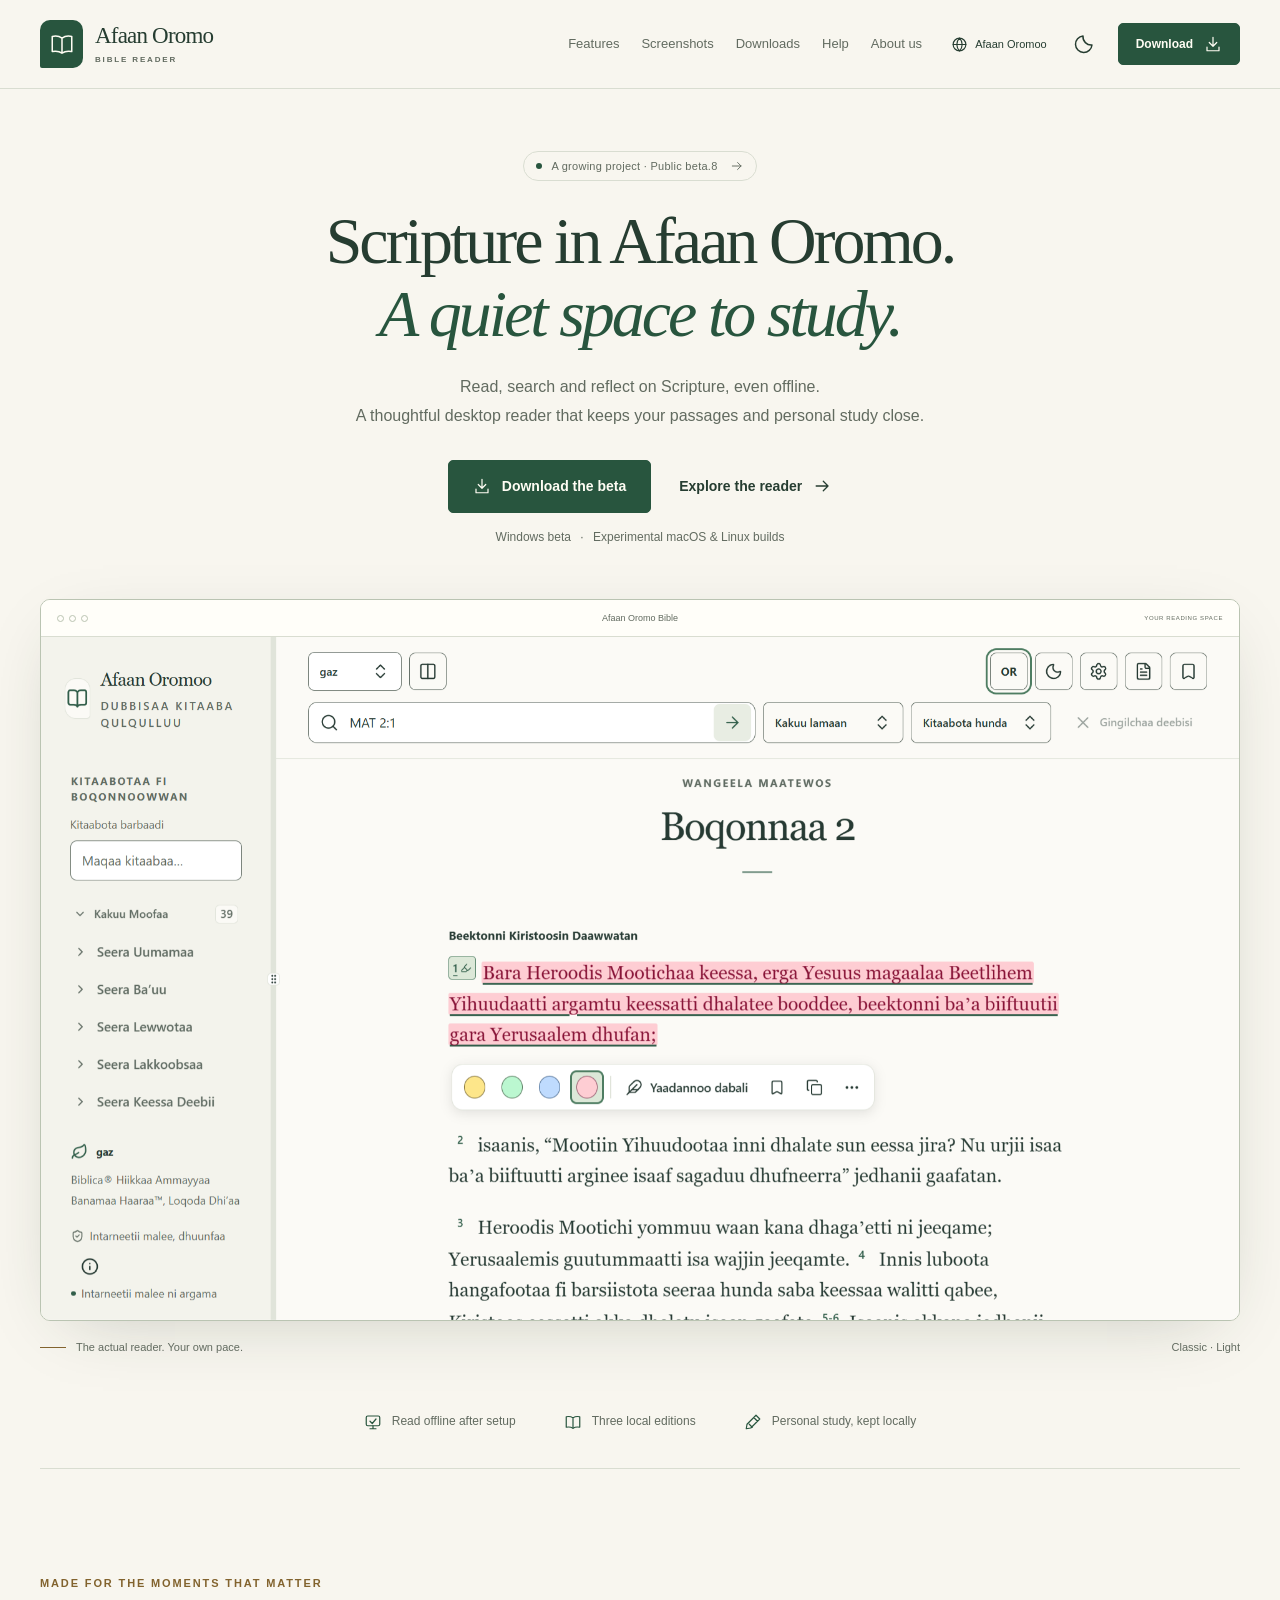
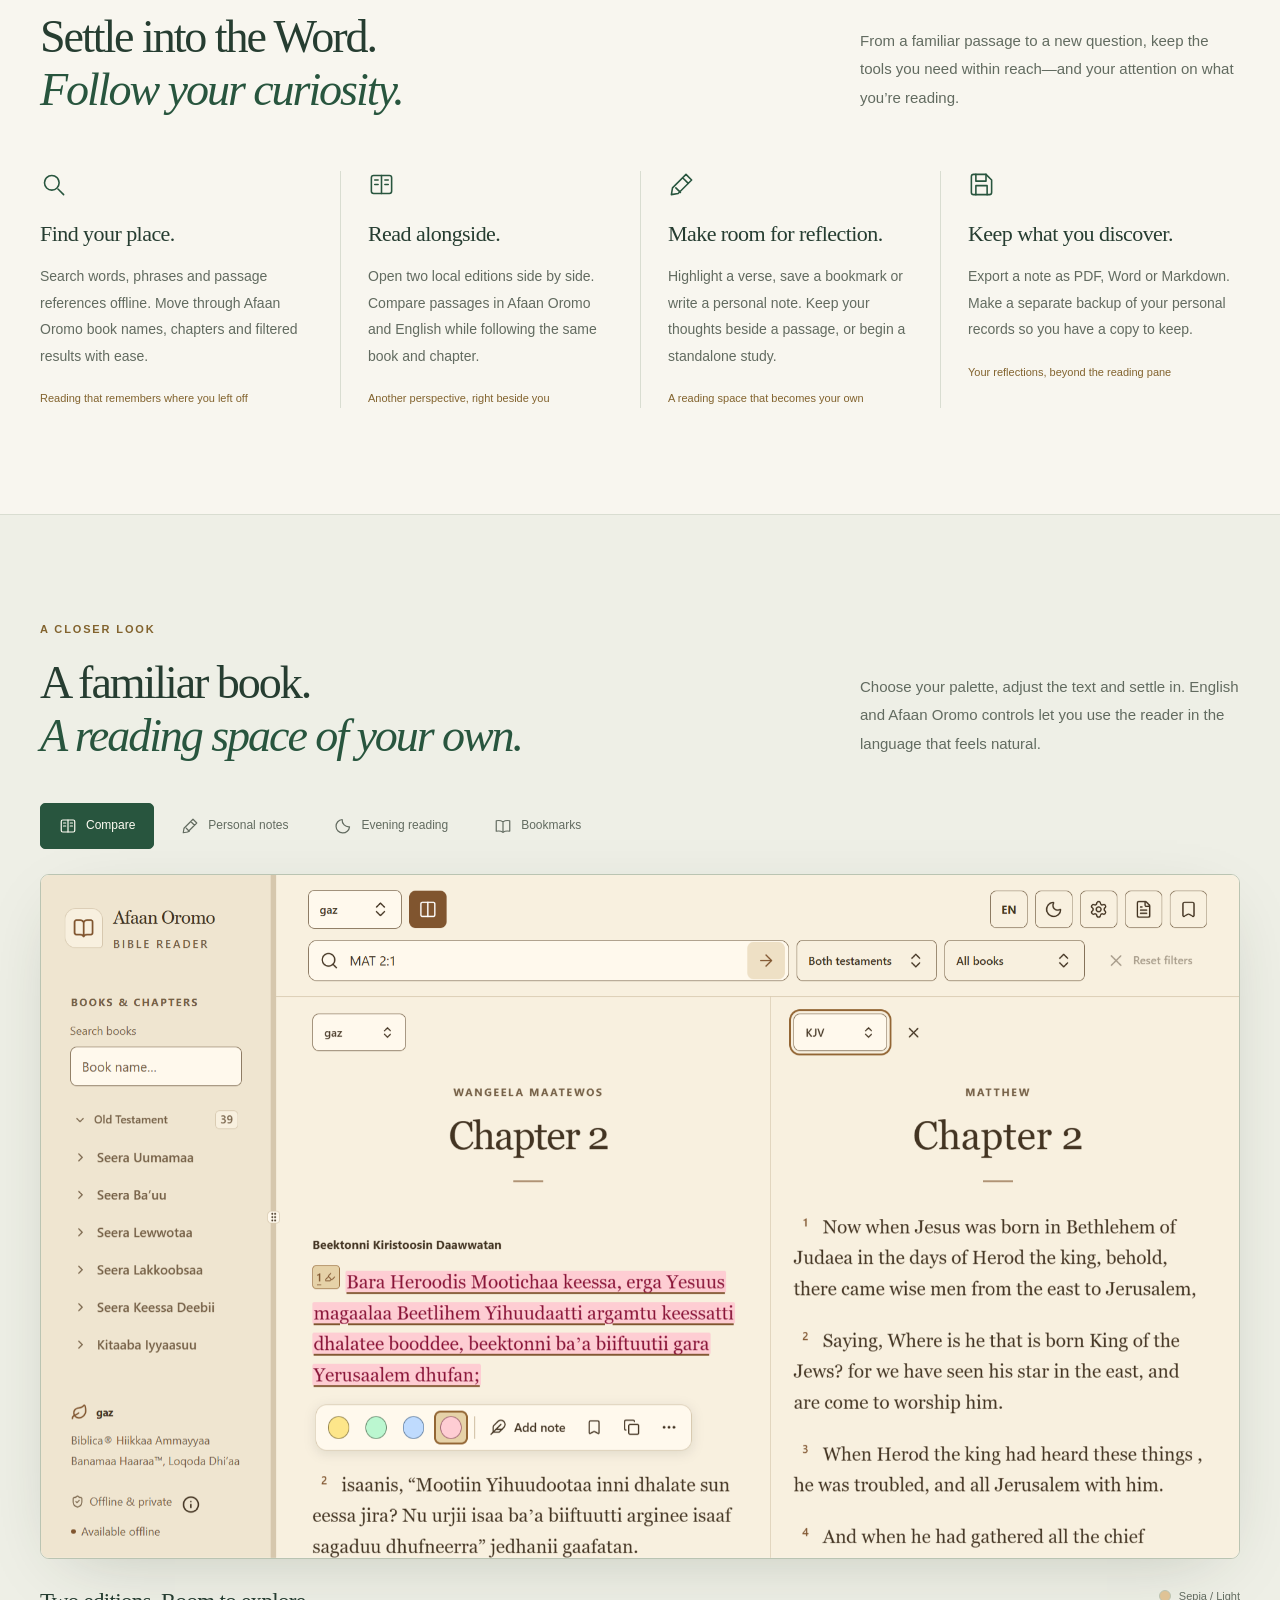
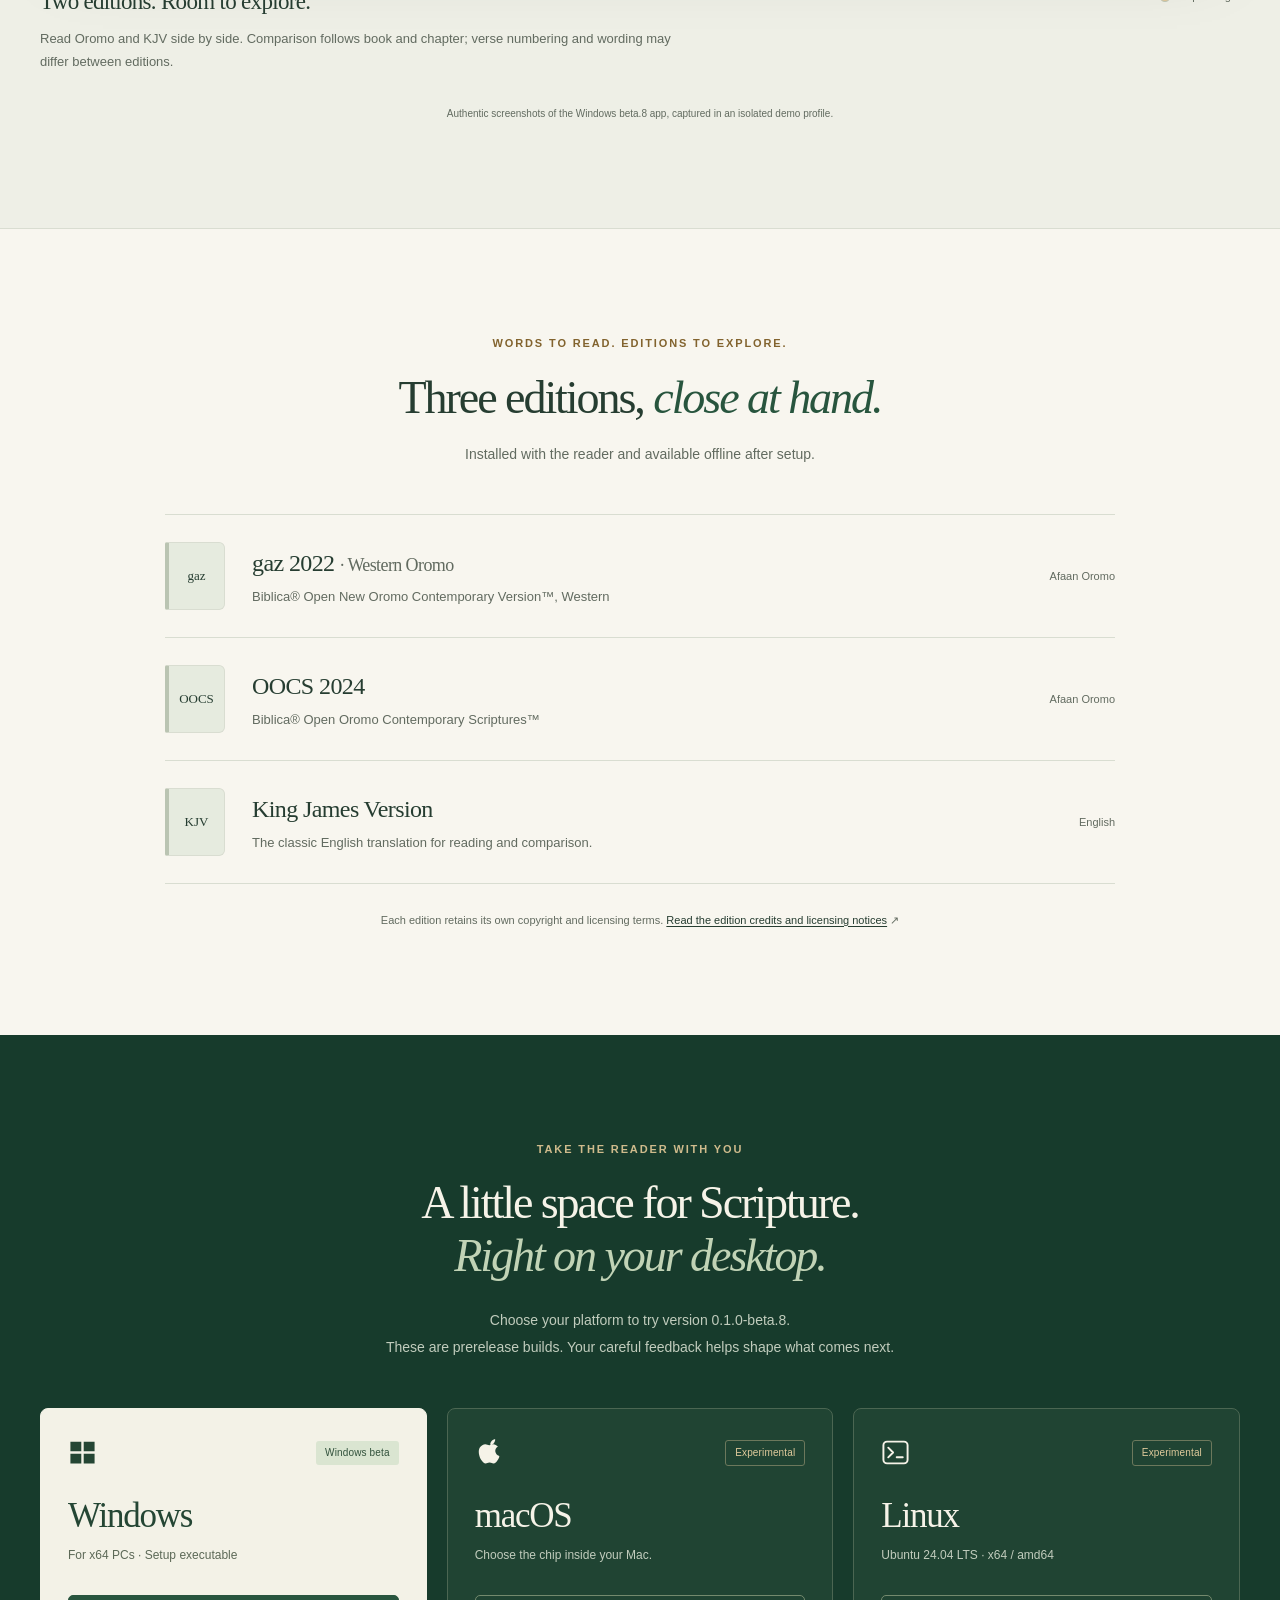
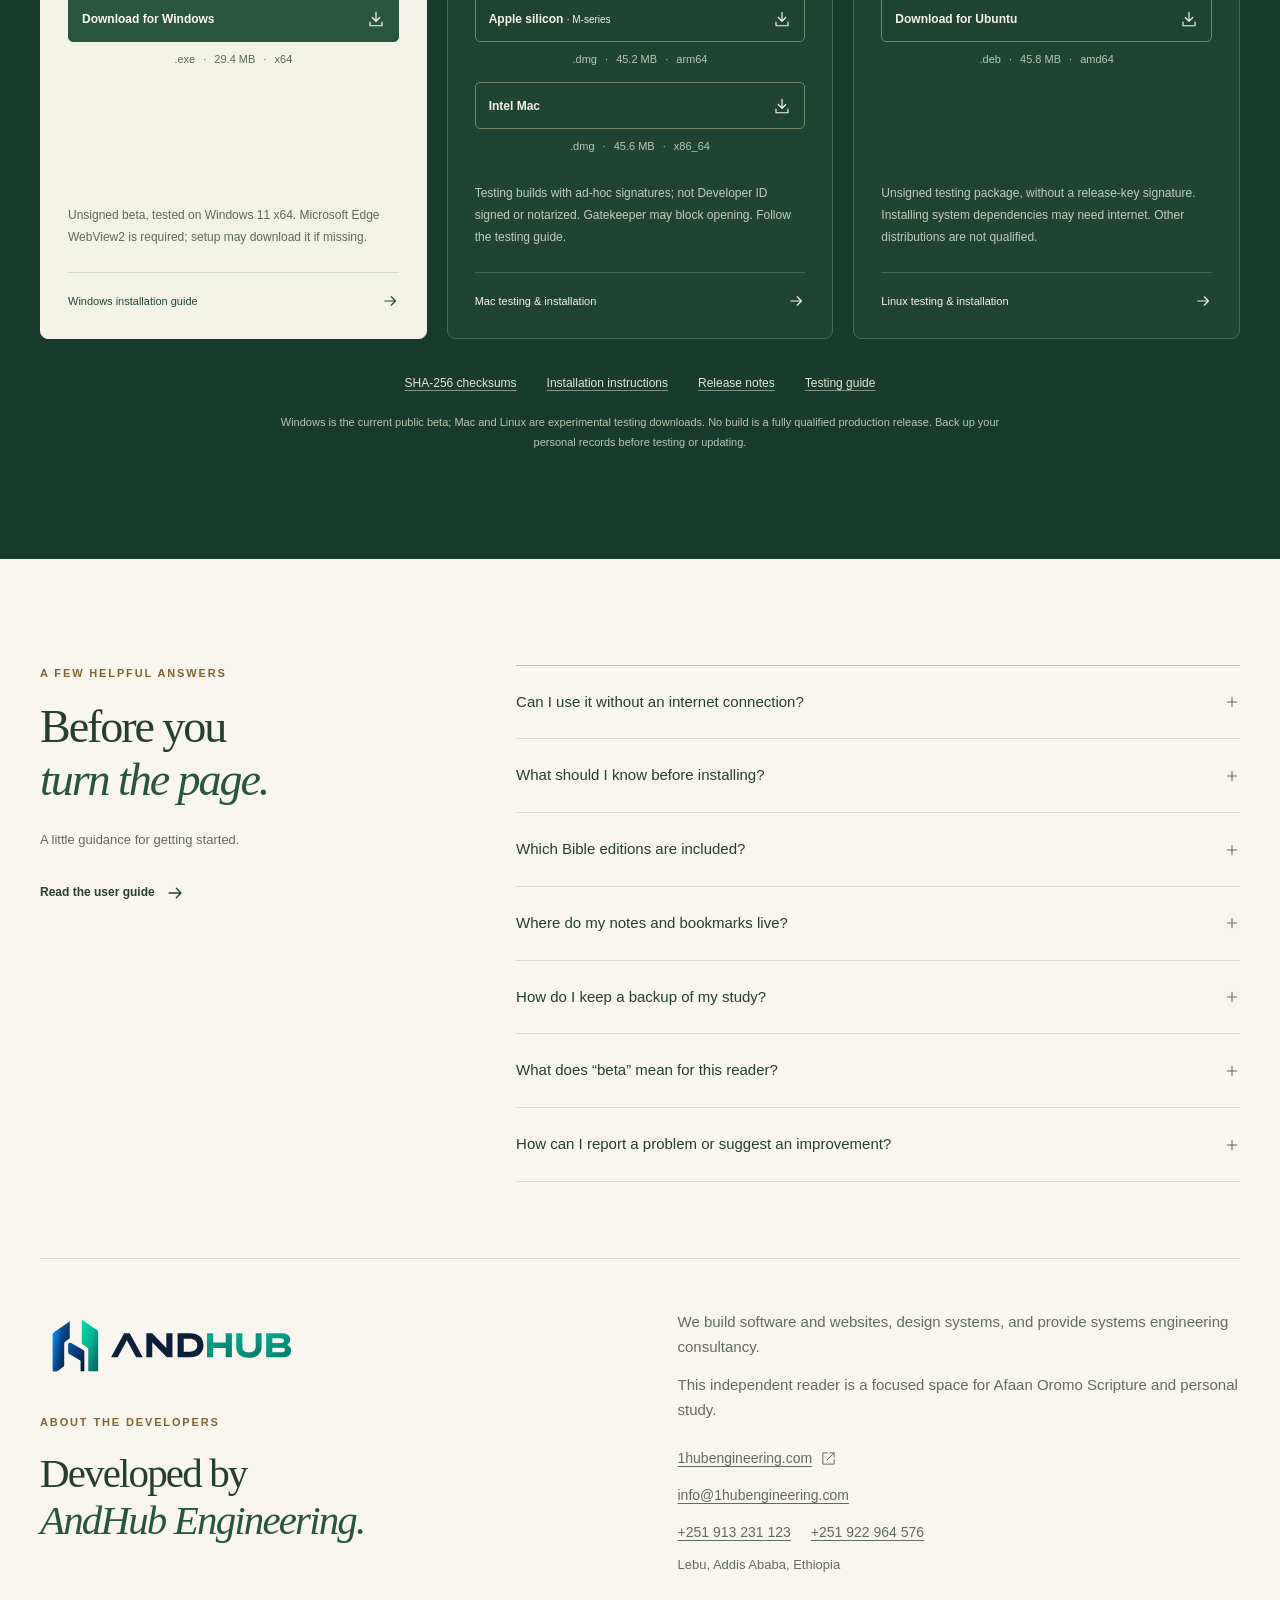
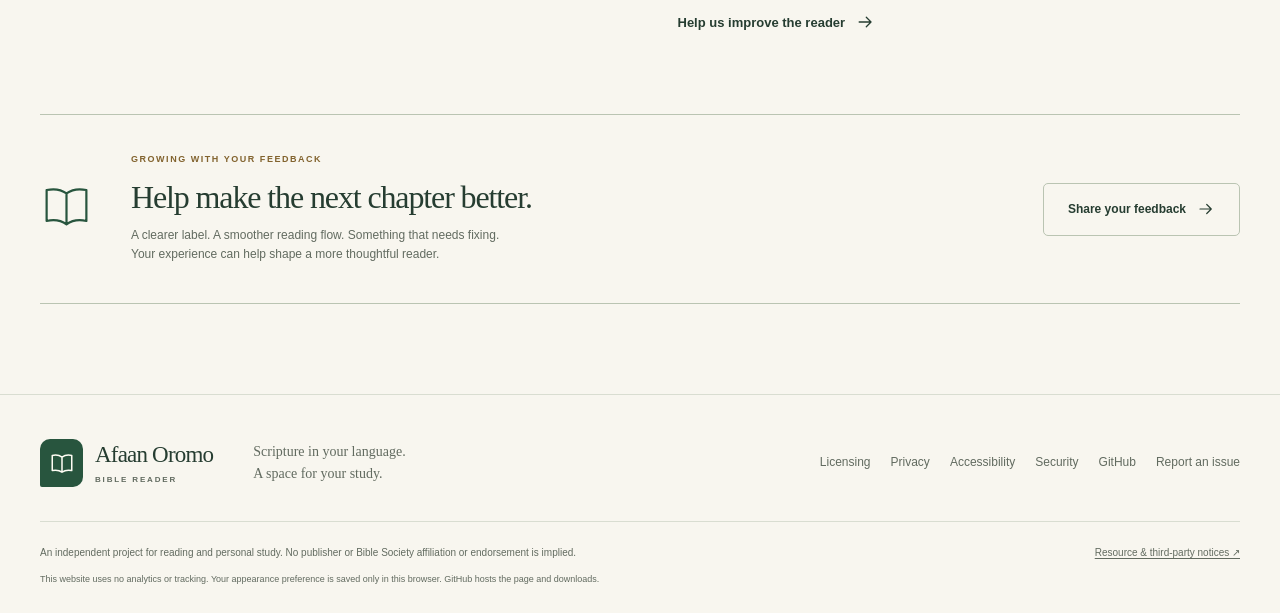
==== commit 37786138: "Improve website search discovery, sharing and keyboard accessibility" ====
--- a/website/index.html
+++ b/website/index.html
@@ -5,9 +5,11 @@
   <meta name="viewport" content="width=device-width, initial-scale=1">
   <meta name="color-scheme" content="light dark">
   <meta name="theme-color" content="#f8f6ef">
-  <title>Afaan Oromo Bible — A quiet space to read and study offline</title>
-  <meta name="description" content="Read Afaan Oromo Scripture offline. Search, compare local editions, highlight passages and keep personal notes. Download the independent desktop reader’s public beta.">
+  <title>Afaan Oromo Bible — Offline Reader and Beta Downloads</title>
+  <meta name="description" content="Read the Afaan Oromo Bible offline. Search, compare editions and save study notes. Windows beta plus experimental macOS and Ubuntu downloads.">
   <meta name="referrer" content="strict-origin-when-cross-origin">
+  <meta name="robots" content="index, follow, max-image-preview:large">
+  <meta name="author" content="AndHub Engineering">
   <link rel="canonical" href="https://1hubengineering.github.io/afaan-oromo-bible-releases/">
   <link rel="alternate" hreflang="en" href="https://1hubengineering.github.io/afaan-oromo-bible-releases/">
   <link rel="alternate" hreflang="om" href="https://1hubengineering.github.io/afaan-oromo-bible-releases/om/">
@@ -15,20 +17,21 @@
   <link rel="icon" href="./assets/favicon.svg" type="image/svg+xml">
   <meta property="og:type" content="website">
   <meta property="og:locale" content="en_US">
+  <meta property="og:locale:alternate" content="om_ET">
   <meta property="og:site_name" content="Afaan Oromo Bible">
-  <meta property="og:title" content="Scripture in Afaan Oromo. A quiet space to study.">
+  <meta property="og:title" content="Afaan Oromo Bible — Read and study offline">
   <meta property="og:description" content="An independent desktop Bible reader for offline Scripture reading and personal study. Explore the reader and download beta.8.">
   <meta property="og:url" content="https://1hubengineering.github.io/afaan-oromo-bible-releases/">
   <meta property="og:image" content="https://1hubengineering.github.io/afaan-oromo-bible-releases/assets/images/social-preview.png">
   <meta property="og:image:type" content="image/png">
-  <meta property="og:image:width" content="1920">
-  <meta property="og:image:height" content="1094">
-  <meta property="og:image:alt" content="The actual Afaan Oromo Bible desktop reader, showing Scripture and verse highlighting in its Classic light palette.">
+  <meta property="og:image:width" content="1280">
+  <meta property="og:image:height" content="640">
+  <meta property="og:image:alt" content="Afaan Oromo Bible offline reader, with an authentic app screenshot and beta download information.">
   <meta name="twitter:card" content="summary_large_image">
   <meta name="twitter:title" content="Afaan Oromo Bible — Read and study offline">
   <meta name="twitter:description" content="Scripture, search, comparison and your own reflections. A quiet desktop reading space.">
   <meta name="twitter:image" content="https://1hubengineering.github.io/afaan-oromo-bible-releases/assets/images/social-preview.png">
-  <meta name="twitter:image:alt" content="An authentic screenshot of the Afaan Oromo Bible desktop reader in the Classic light palette.">
+  <meta name="twitter:image:alt" content="Afaan Oromo Bible offline reader, with an authentic app screenshot and beta download information.">
   <script src="./theme.js"></script>
   <link rel="stylesheet" href="./styles.css">
   <script src="./app.js" defer></script>
@@ -88,7 +91,7 @@
     </div>
   </header>
 
-  <main id="main">
+  <main id="main" tabindex="-1">
     <section class="hero container" aria-labelledby="hero-title">
       <div class="hero-copy">
         <a class="beta-label" href="https://github.com/1hubengineering/afaan-oromo-bible-releases/releases/tag/v0.1.0-beta.8"><span class="status-dot" aria-hidden="true"></span><span data-i18n="hero.beta">A growing project · Public beta.8</span><svg class="icon" aria-hidden="true"><use href="#i-arrow"/></svg></a>
@@ -140,22 +143,22 @@
           <button type="button" role="tab" id="tab-bookmarks" aria-controls="panel-bookmarks" aria-selected="false" tabindex="-1"><svg class="icon" aria-hidden="true"><use href="#i-book"/></svg><span data-i18n="gallery.tabs.bookmarks">Bookmarks</span></button>
         </div>
         <div class="gallery-panels">
-          <figure class="gallery-panel" id="panel-compare" aria-labelledby="tab-compare">
+          <div class="gallery-panel" role="group" id="panel-compare" aria-labelledby="tab-compare"><figure>
             <div class="screenshot-frame"><a class="screenshot-link" href="./assets/images/compare-sepia.webp" data-lightbox data-caption="Side-by-side Oromo and KJV reading · Sepia / Light. Comparison follows book and chapter; it does not establish reviewed verse-by-verse alignment." aria-label="Enlarge the side-by-side comparison screenshot"><img src="./assets/images/compare-sepia.webp" srcset="./assets/images/compare-sepia-960.webp 960w, ./assets/images/compare-sepia.webp 1920w" sizes="(max-width: 767px) calc(100vw - 40px), (max-width: 1279px) calc(100vw - 80px), 1200px" width="1920" height="1094" loading="lazy" decoding="async" alt="Two reading panes in the warm Sepia palette, showing Matthew chapter 2 in gaz Afaan Oromo on the left and King James English on the right."><span class="image-expand"><svg class="icon" aria-hidden="true"><use href="#i-expand"/></svg><span>Enlarge</span></span></a></div>
             <figcaption><div><strong data-i18n="gallery.compare.title">Two editions. Room to explore.</strong><p data-i18n="gallery.compare.caption">Read Oromo and KJV side by side. Comparison follows book and chapter; verse numbering and wording may differ between editions.</p></div><span class="palette-label"><i class="palette-swatch swatch-sepia" aria-hidden="true"></i>Sepia / Light</span></figcaption>
-          </figure>
-          <figure class="gallery-panel" id="panel-notes" aria-labelledby="tab-notes">
+          </figure></div>
+          <div class="gallery-panel" role="group" id="panel-notes" aria-labelledby="tab-notes"><figure>
             <div class="screenshot-frame"><a class="screenshot-link" href="./assets/images/notes-forest.webp" data-lightbox data-caption="A verse-linked study note · Forest / Light. All writing shown is illustrative demo content from an isolated profile." aria-label="Enlarge the personal notes screenshot"><img src="./assets/images/notes-forest.webp" srcset="./assets/images/notes-forest-960.webp 960w, ./assets/images/notes-forest.webp 1920w" sizes="(max-width: 767px) calc(100vw - 40px), (max-width: 1279px) calc(100vw - 80px), 1200px" width="1920" height="1094" loading="lazy" decoding="async" alt="Forest light appearance with an illustrative Matthew 2 study note open beside the Scripture, showing text-formatting controls and a linked passage."><span class="image-expand"><svg class="icon" aria-hidden="true"><use href="#i-expand"/></svg><span>Enlarge</span></span></a></div>
             <figcaption><div><strong data-i18n="gallery.notes.title">Give your thoughts a place to stay.</strong><p data-i18n="gallery.notes.caption">Write and format a note while the passage stays in view. The note shown here is illustrative demo content, not a personal record.</p></div><span class="palette-label"><i class="palette-swatch swatch-forest" aria-hidden="true"></i>Forest / Light</span></figcaption>
-          </figure>
-          <figure class="gallery-panel" id="panel-dark" aria-labelledby="tab-dark">
+          </figure></div>
+          <div class="gallery-panel" role="group" id="panel-dark" aria-labelledby="tab-dark"><figure>
             <div class="screenshot-frame"><a class="screenshot-link" href="./assets/images/compare-midnight.webp" data-lightbox data-caption="Side-by-side reading · Midnight / Dark. Each of the five app palettes supports independent light, dark or system appearance." aria-label="Enlarge the dark appearance screenshot"><img src="./assets/images/compare-midnight.webp" srcset="./assets/images/compare-midnight-960.webp 960w, ./assets/images/compare-midnight.webp 1920w" sizes="(max-width: 767px) calc(100vw - 40px), (max-width: 1279px) calc(100vw - 80px), 1200px" width="1920" height="1094" loading="lazy" decoding="async" alt="Oromo and KJV comparison in Midnight dark appearance, with pale Scripture text on deep navy reading panes and a rose verse highlight."><span class="image-expand"><svg class="icon" aria-hidden="true"><use href="#i-expand"/></svg><span>Enlarge</span></span></a></div>
             <figcaption><div><strong data-i18n="gallery.dark.title">Let the page meet the moment.</strong><p data-i18n="gallery.dark.caption">Five palettes, each with light, dark or system appearance. Adjust Scripture size, spacing and reading width to find your comfortable rhythm.</p></div><span class="palette-label"><i class="palette-swatch swatch-midnight" aria-hidden="true"></i>Midnight / Dark</span></figcaption>
-          </figure>
-          <figure class="gallery-panel" id="panel-bookmarks" aria-labelledby="tab-bookmarks">
+          </figure></div>
+          <div class="gallery-panel" role="group" id="panel-bookmarks" aria-labelledby="tab-bookmarks"><figure>
             <div class="screenshot-frame"><a class="screenshot-link" href="./assets/images/bookmarks-plum.webp" data-lightbox data-caption="Saved passage bookmarks · Plum / Dark. Bookmark labels shown are illustrative demo content, not personal records." aria-label="Enlarge the bookmarks screenshot"><img src="./assets/images/bookmarks-plum.webp" srcset="./assets/images/bookmarks-plum-960.webp 960w, ./assets/images/bookmarks-plum.webp 1920w" sizes="(max-width: 767px) calc(100vw - 40px), (max-width: 1279px) calc(100vw - 80px), 1200px" width="1920" height="1094" loading="lazy" decoding="async" alt="The Plum dark reading palette with a bookmarks sidebar containing three clearly labeled demo bookmarks for Matthew 2, Romans 8 and Psalm 23."><span class="image-expand"><svg class="icon" aria-hidden="true"><use href="#i-expand"/></svg><span>Enlarge</span></span></a></div>
             <figcaption><div><strong data-i18n="gallery.bookmarks.title">Return to what speaks to you.</strong><p data-i18n="gallery.bookmarks.caption">Give saved passages a useful label and return when you’re ready. These bookmark labels are illustrative demo content.</p></div><span class="palette-label"><i class="palette-swatch swatch-plum" aria-hidden="true"></i>Plum / Dark</span></figcaption>
-          </figure>
+          </figure></div>
         </div>
         <p class="gallery-provenance" data-i18n="gallery.provenance">Authentic screenshots of the Windows beta.8 app, captured in an isolated demo profile.</p>
       </div>
@@ -236,7 +239,7 @@
   </main>
 
   <footer class="site-footer">
-    <div class="container"><div class="footer-top"><a class="brand" href="#top" aria-label="Afaan Oromo Bible home"><span class="brand-mark"><svg class="icon" aria-hidden="true"><use href="#i-book"/></svg></span><span class="brand-name">Afaan Oromo<span>BIBLE READER</span></span></a><p data-i18n="footer.tagline">Scripture in your language.<br>A space for your study.</p><nav aria-label="Project resources"><a href="https://github.com/1hubengineering/afaan-oromo-bible-releases/blob/main/LICENSING.md">Licensing</a><a href="https://github.com/1hubengineering/afaan-oromo-bible-releases/blob/main/PRIVACY.md">Privacy</a><a href="https://github.com/1hubengineering/afaan-oromo-bible-releases/blob/main/SECURITY.md">Security</a><a href="https://github.com/1hubengineering/afaan-oromo-bible-releases">GitHub</a><a href="https://github.com/1hubengineering/afaan-oromo-bible-releases/issues/new?template=bug_report.yml">Report an issue</a></nav></div><div class="footer-bottom"><p data-i18n="footer.independence">An independent project for reading and personal study. No publisher or Bible Society affiliation or endorsement is implied.</p><a href="https://github.com/1hubengineering/afaan-oromo-bible-releases/blob/main/THIRD_PARTY_NOTICES.md">Resource &amp; third-party notices ↗</a></div><p class="site-privacy" data-i18n="footer.sitePrivacy">This website uses no analytics or tracking. Your appearance preference is saved only in this browser. GitHub hosts the page and downloads.</p></div>
+    <div class="container"><div class="footer-top"><a class="brand" href="#top" aria-label="Afaan Oromo Bible home"><span class="brand-mark"><svg class="icon" aria-hidden="true"><use href="#i-book"/></svg></span><span class="brand-name">Afaan Oromo<span>BIBLE READER</span></span></a><p data-i18n="footer.tagline">Scripture in your language.<br>A space for your study.</p><nav aria-label="Project resources"><a href="https://github.com/1hubengineering/afaan-oromo-bible-releases/blob/main/LICENSING.md">Licensing</a><a href="https://github.com/1hubengineering/afaan-oromo-bible-releases/blob/main/PRIVACY.md">Privacy</a><a href="https://github.com/1hubengineering/afaan-oromo-bible-releases/blob/main/ACCESSIBILITY.md">Accessibility</a><a href="https://github.com/1hubengineering/afaan-oromo-bible-releases/blob/main/SECURITY.md">Security</a><a href="https://github.com/1hubengineering/afaan-oromo-bible-releases">GitHub</a><a href="https://github.com/1hubengineering/afaan-oromo-bible-releases/issues/new?template=bug_report.yml">Report an issue</a></nav></div><div class="footer-bottom"><p data-i18n="footer.independence">An independent project for reading and personal study. No publisher or Bible Society affiliation or endorsement is implied.</p><a href="https://github.com/1hubengineering/afaan-oromo-bible-releases/blob/main/THIRD_PARTY_NOTICES.md">Resource &amp; third-party notices ↗</a></div><p class="site-privacy" data-i18n="footer.sitePrivacy">This website uses no analytics or tracking. Your appearance preference is saved only in this browser. GitHub hosts the page and downloads.</p></div>
   </footer>
 
   <dialog class="image-dialog" aria-labelledby="dialog-title">
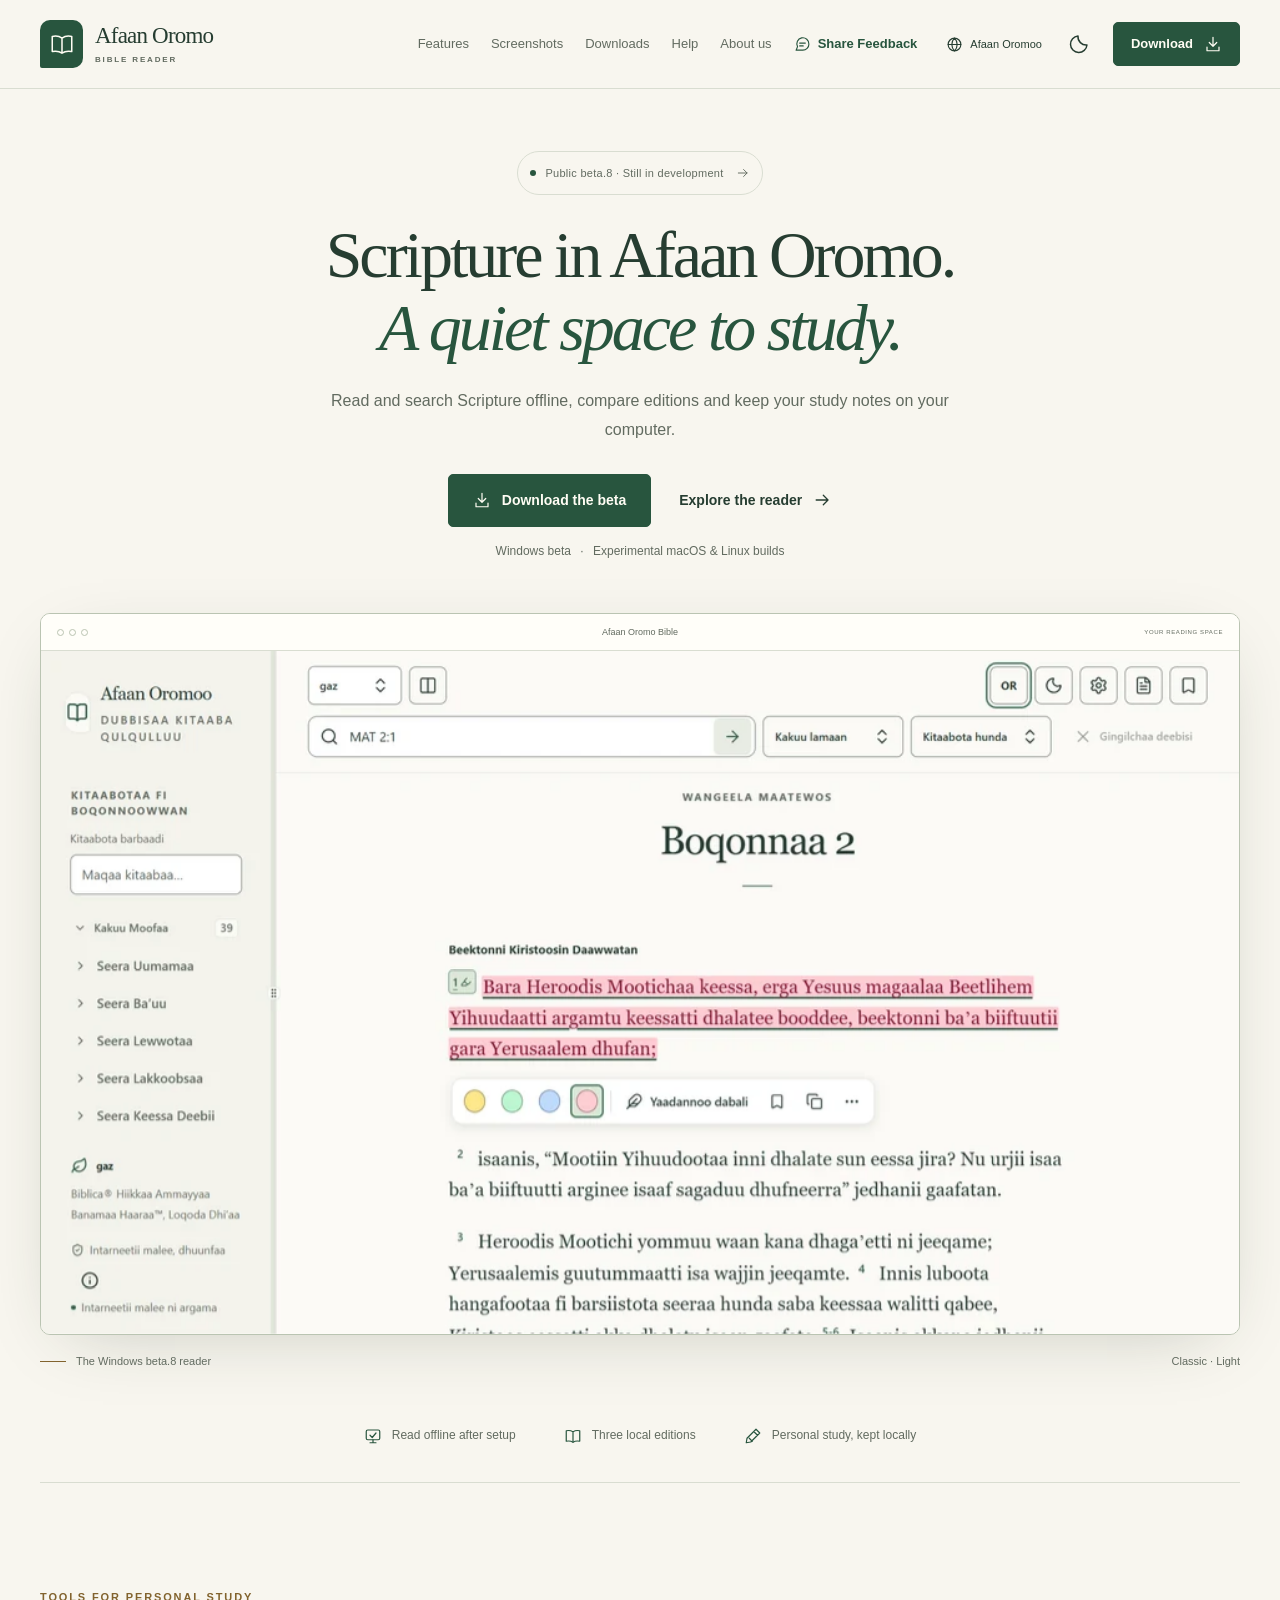
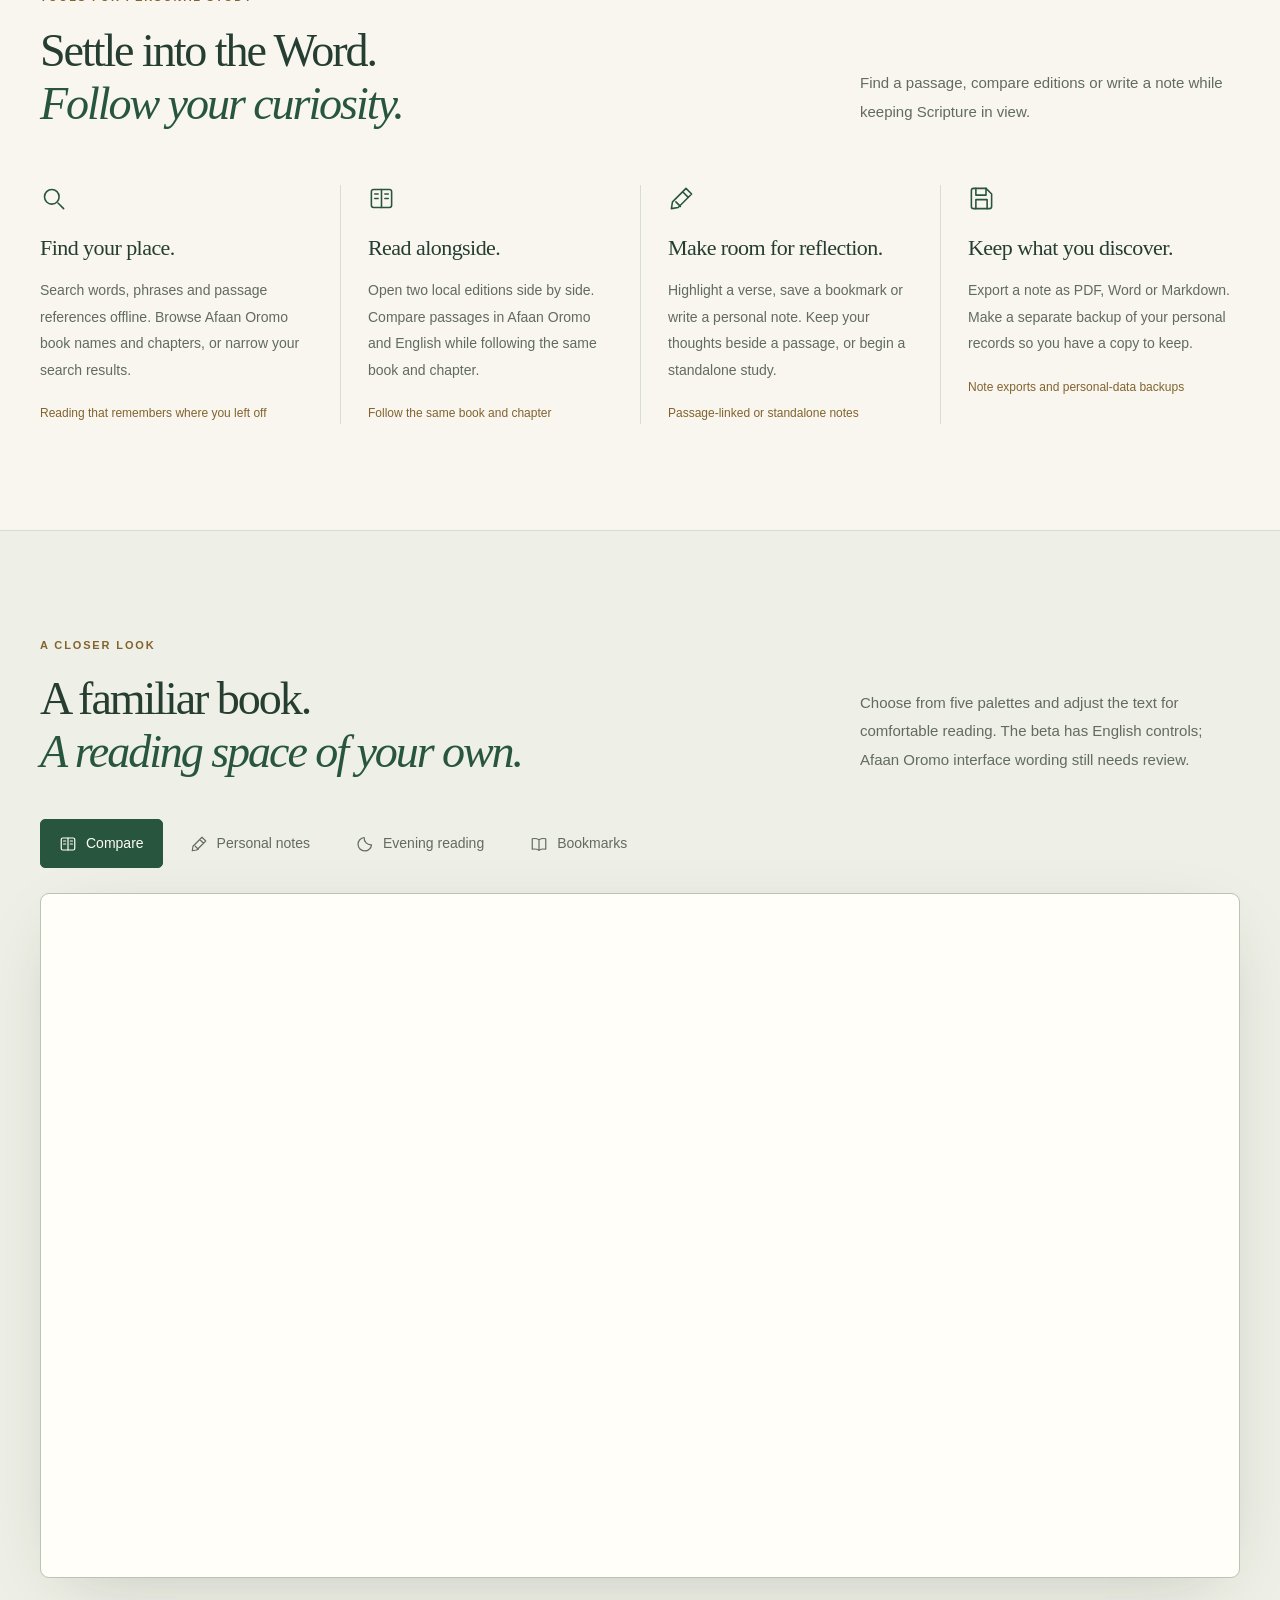
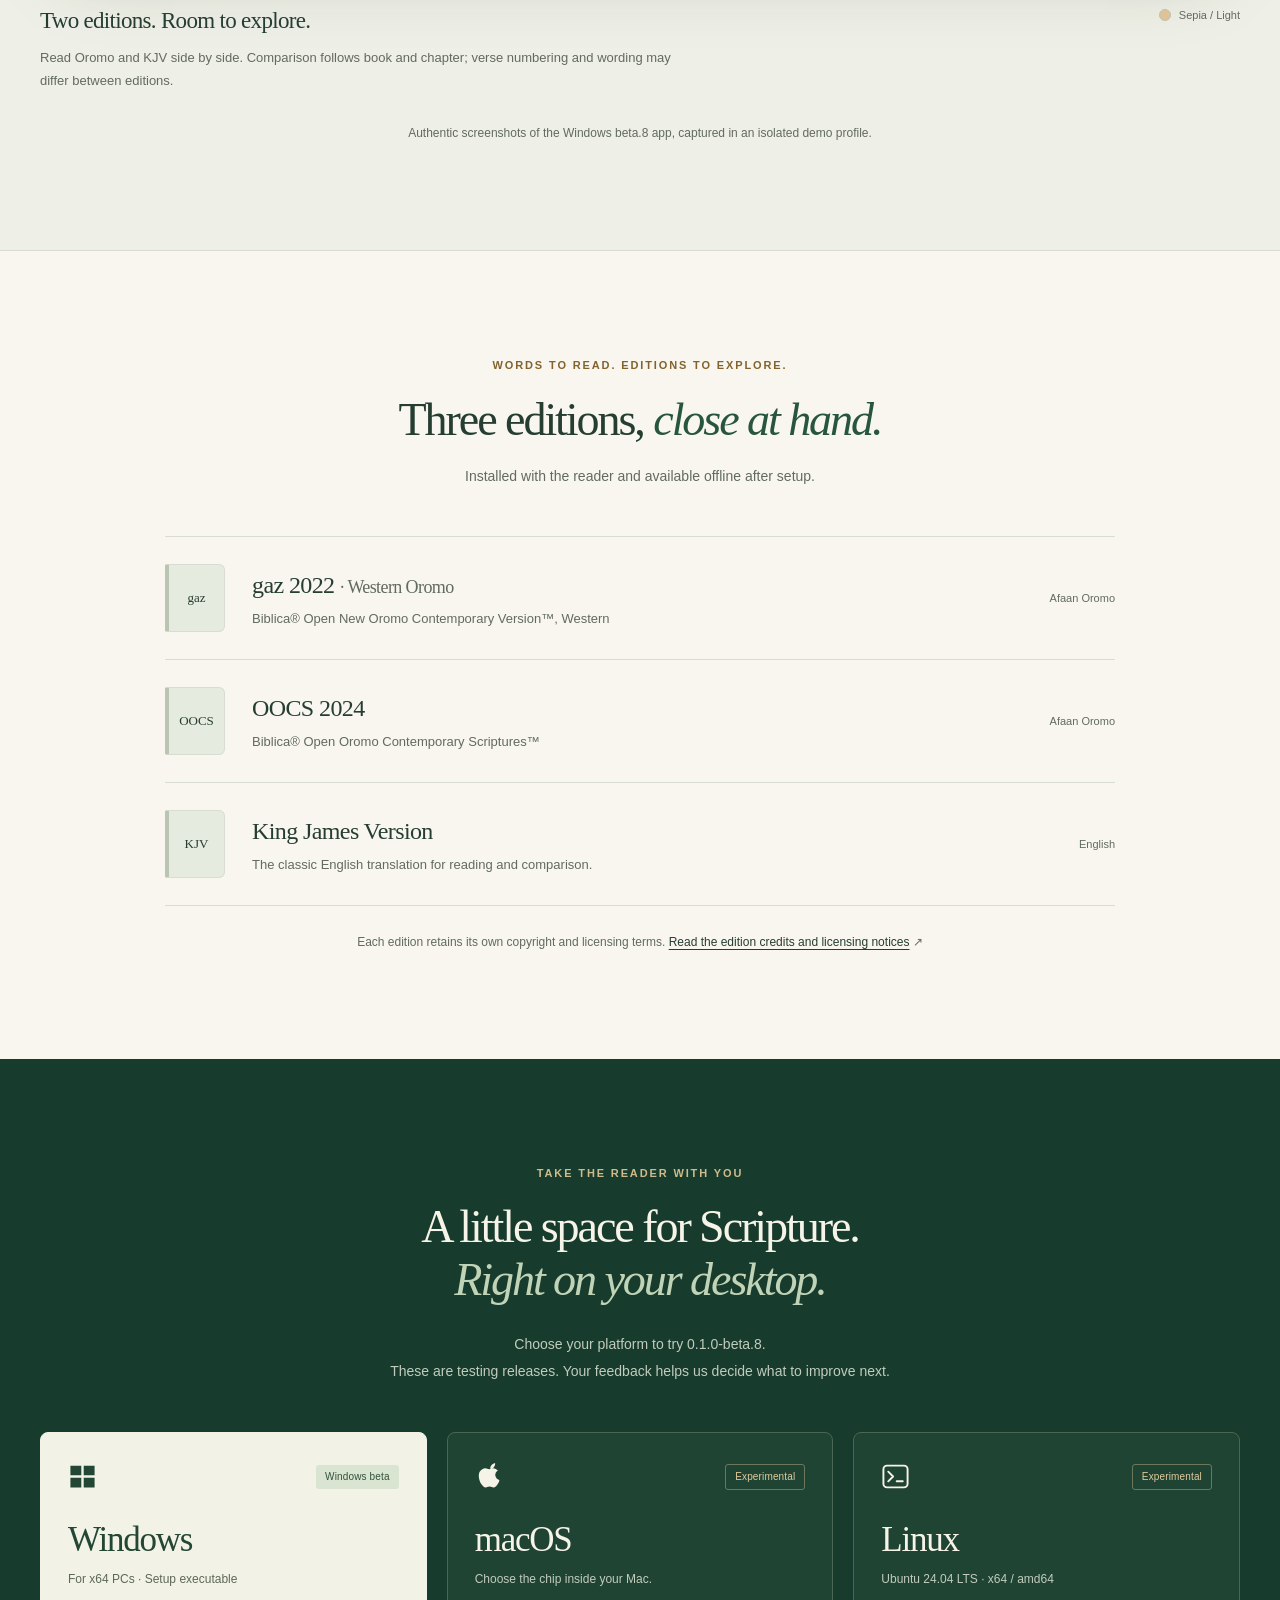
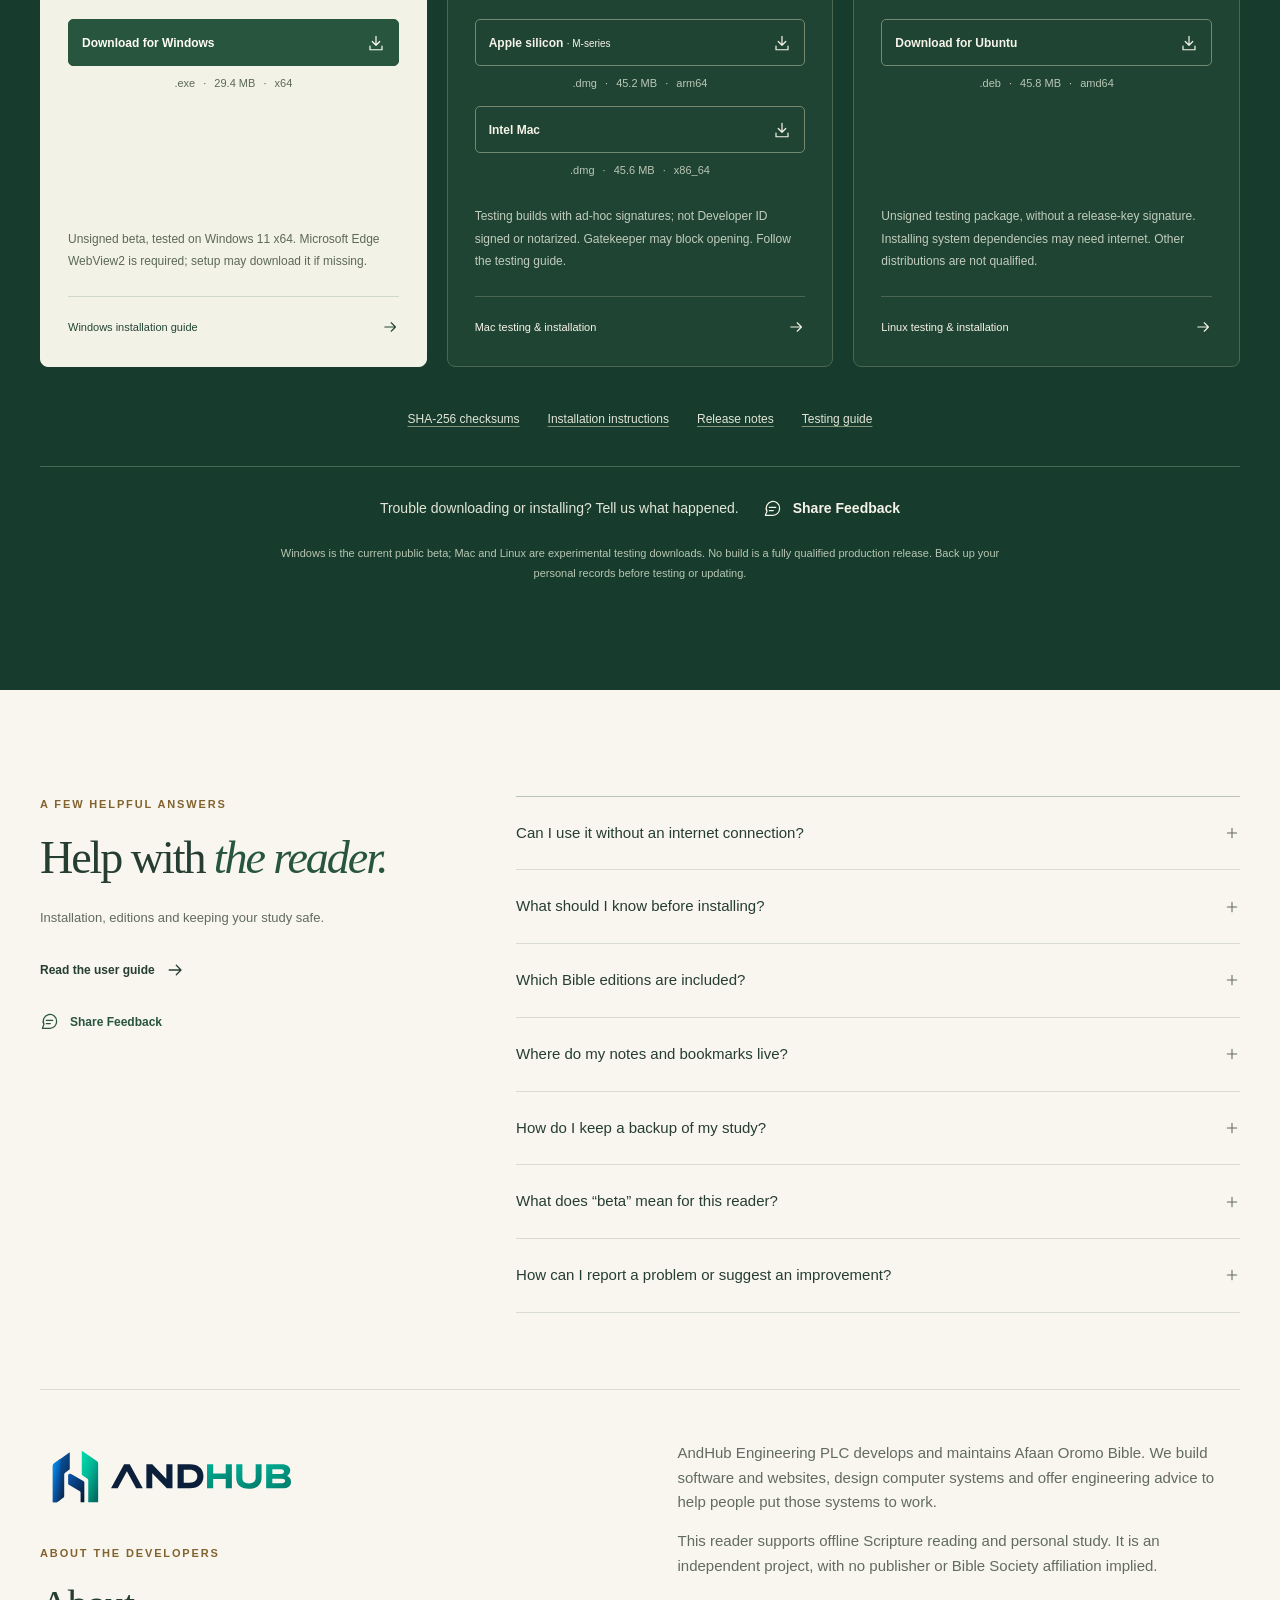
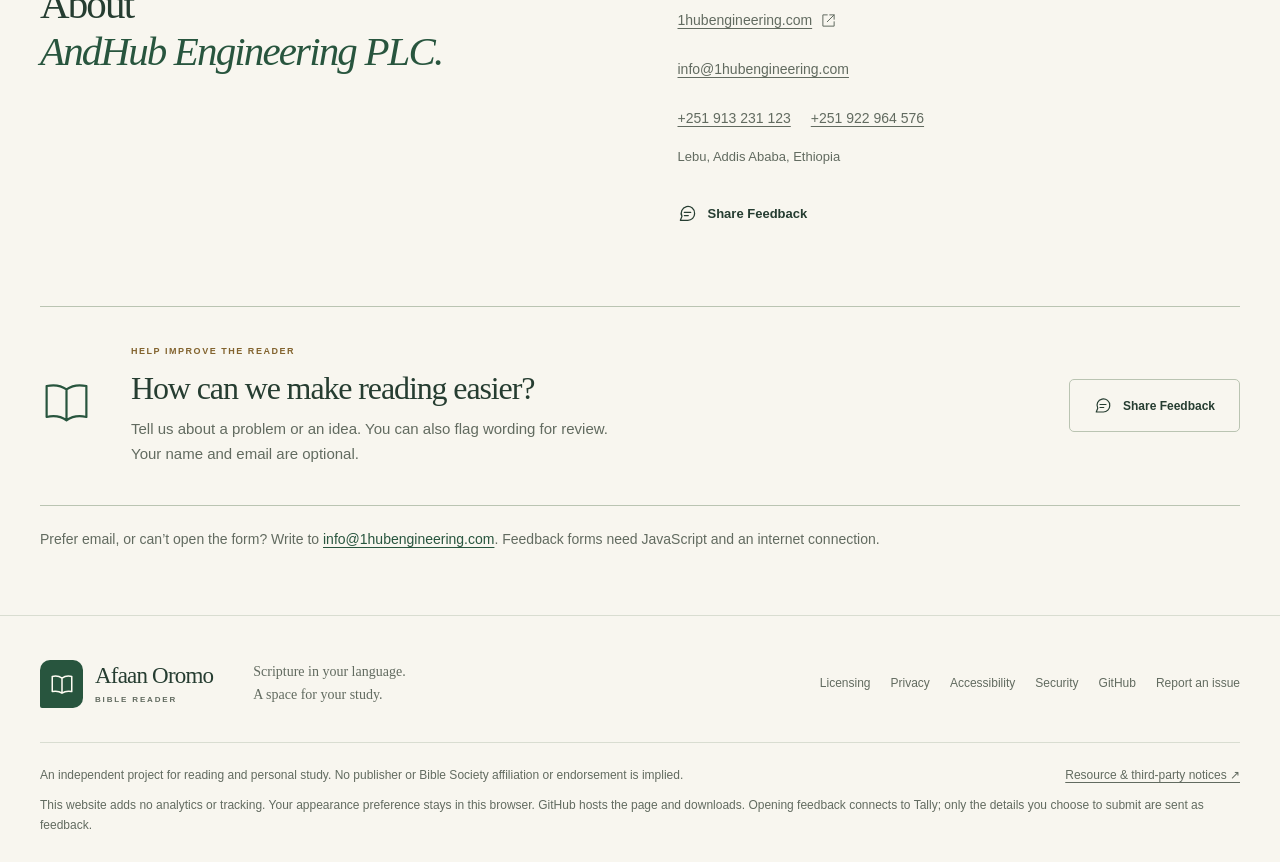
==== commit 777fb503: "Add bilingual Tally feedback and refine website usability" ====
--- a/website/index.html
+++ b/website/index.html
@@ -35,6 +35,8 @@
   <script src="./theme.js"></script>
   <link rel="stylesheet" href="./styles.css">
   <script src="./app.js" defer></script>
+  <script src="./feedback-config.js" defer></script>
+  <script src="./feedback.js" defer></script>
 </head>
 <body>
   <a class="skip-link" href="#main" data-i18n="navigation.skip">Skip to content</a>
@@ -59,6 +61,7 @@
       <symbol id="i-windows" viewBox="0 0 24 24"><path d="M2 3h9v8H2zm11 0h9v8h-9zM2 13h9v8H2zm11 0h9v8h-9z" fill="currentColor" stroke="none"/></symbol>
       <symbol id="i-apple" viewBox="0 0 24 24"><path d="M16.7 2.2c.1 1.3-.4 2.5-1.2 3.4-.8.9-2 1.4-3.1 1.3-.1-1.2.4-2.4 1.2-3.2.8-.9 2-1.5 3.1-1.5ZM20.3 17.9c-.5 1.2-.8 1.8-1.5 2.8-.9 1.3-2.1 2.9-3.6 2.9-1.3 0-1.6-.9-3.4-.9-1.9 0-2.2.9-3.5.9-1.4 0-2.6-1.4-3.5-2.7C2.2 17.2 1.5 12 3.2 9.4 4.4 7.6 6.2 6.5 8 6.5c1.4 0 2.3.9 3.5.9 1.2 0 2-.9 3.5-.9 1.5 0 3 .8 4.1 2.1-3.5 1.9-2.9 6.9 1.2 8.4v.9Z" fill="currentColor" stroke="none" transform="translate(1 -1) scale(.94)"/></symbol>
       <symbol id="i-terminal" viewBox="0 0 24 24"><rect x="2" y="3" width="20" height="18" rx="3"/><path d="m6 8 4 4-4 4m7 0h5"/></symbol>
+      <symbol id="i-feedback" viewBox="0 0 24 24"><path d="M21 11.5a8.5 8.5 0 0 1-8.5 8.5H3l2-5a8.5 8.5 0 1 1 16-3.5Z"/><path d="M8 10h8m-8 4h5"/></symbol>
       <symbol id="i-language" viewBox="0 0 24 24"><circle cx="12" cy="12" r="9"/><path d="M3 12h18M12 3c5 5 5 13 0 18-5-5-5-13 0-18Z"/></symbol>
     </defs>
   </svg>
@@ -75,6 +78,7 @@
         <a href="#downloads" data-i18n="navigation.downloads">Downloads</a>
         <a href="#help" data-i18n="navigation.help">Help</a>
         <a href="#about" data-i18n="navigation.about">About us</a>
+        <a class="nav-feedback" href="#feedback" data-feedback><svg class="icon" aria-hidden="true"><use href="#i-feedback"/></svg><span>Share Feedback</span></a>
       </nav>
       <div class="header-actions">
         <a class="language-switch" href="./om/" lang="om" hreflang="om" aria-label="Read this page in Afaan Oromoo"><svg class="icon" aria-hidden="true"><use href="#i-language"/></svg><span class="language-long">Afaan Oromoo</span><span class="language-short" aria-hidden="true">OM</span></a>
@@ -94,9 +98,9 @@
   <main id="main" tabindex="-1">
     <section class="hero container" aria-labelledby="hero-title">
       <div class="hero-copy">
-        <a class="beta-label" href="https://github.com/1hubengineering/afaan-oromo-bible-releases/releases/tag/v0.1.0-beta.8"><span class="status-dot" aria-hidden="true"></span><span data-i18n="hero.beta">A growing project · Public beta.8</span><svg class="icon" aria-hidden="true"><use href="#i-arrow"/></svg></a>
+        <a class="beta-label" href="https://github.com/1hubengineering/afaan-oromo-bible-releases/releases/tag/v0.1.0-beta.8"><span class="status-dot" aria-hidden="true"></span><span data-i18n="hero.beta">Public beta.8 · Still in development</span><svg class="icon" aria-hidden="true"><use href="#i-arrow"/></svg></a>
         <h1 id="hero-title" data-i18n="hero.title">Scripture in Afaan Oromo.<br><em>A quiet space to study.</em></h1>
-        <p class="hero-description" data-i18n="hero.description">Read, search and reflect on Scripture, even offline.<br class="desktop-break"> A thoughtful desktop reader that keeps your passages and personal study close.</p>
+        <p class="hero-description" data-i18n="hero.description">Read and search Scripture offline, compare editions and keep your study notes on your computer.</p>
         <div class="hero-actions">
           <a class="button" href="#downloads"><svg class="icon" aria-hidden="true"><use href="#i-download"/></svg><span data-i18n="hero.download">Download the beta</span></a>
           <a class="text-link" href="#screenshots"><span data-i18n="hero.explore">Explore the reader</span><svg class="icon" aria-hidden="true"><use href="#i-arrow"/></svg></a>
@@ -111,7 +115,7 @@
             <span class="image-expand"><svg class="icon" aria-hidden="true"><use href="#i-expand"/></svg><span>Take a closer look</span></span>
           </a>
         </div>
-        <figcaption><span class="caption-rule" aria-hidden="true"></span><span data-i18n="hero.caption">The actual reader. Your own pace.</span><span class="figure-detail">Classic · Light</span></figcaption>
+        <figcaption><span class="caption-rule" aria-hidden="true"></span><span data-i18n="hero.caption">The Windows beta.8 reader</span><span class="figure-detail">Classic · Light</span></figcaption>
       </figure>
       <ul class="quiet-benefits" aria-label="At a glance">
         <li><svg class="icon" aria-hidden="true"><use href="#i-offline"/></svg><span data-i18n="benefit.offline">Read offline after setup</span></li>
@@ -122,20 +126,20 @@
 
     <section class="experience section-space container" id="features" aria-labelledby="experience-title">
       <div class="section-intro">
-        <div><p class="eyebrow" data-i18n="features.eyebrow">MADE FOR THE MOMENTS THAT MATTER</p><h2 id="experience-title" data-i18n="features.title">Settle into the Word.<br><em>Follow your curiosity.</em></h2></div>
-        <p class="section-summary" data-i18n="features.summary">From a familiar passage to a new question, keep the tools you need within reach—and your attention on what you’re reading.</p>
+        <div><p class="eyebrow" data-i18n="features.eyebrow">TOOLS FOR PERSONAL STUDY</p><h2 id="experience-title" data-i18n="features.title">Settle into the Word.<br><em>Follow your curiosity.</em></h2></div>
+        <p class="section-summary" data-i18n="features.summary">Find a passage, compare editions or write a note while keeping Scripture in view.</p>
       </div>
       <div class="feature-grid">
-        <article class="feature"><span class="feature-icon"><svg class="icon" aria-hidden="true"><use href="#i-search"/></svg></span><h3 data-i18n="features.read.title">Find your place.</h3><p data-i18n="features.read.description">Search words, phrases and passage references offline. Move through Afaan Oromo book names, chapters and filtered results with ease.</p><span class="feature-note" data-i18n="features.read.note">Reading that remembers where you left off</span></article>
-        <article class="feature"><span class="feature-icon"><svg class="icon" aria-hidden="true"><use href="#i-compare"/></svg></span><h3 data-i18n="features.compare.title">Read alongside.</h3><p data-i18n="features.compare.description">Open two local editions side by side. Compare passages in Afaan Oromo and English while following the same book and chapter.</p><span class="feature-note" data-i18n="features.compare.note">Another perspective, right beside you</span></article>
-        <article class="feature"><span class="feature-icon"><svg class="icon" aria-hidden="true"><use href="#i-pen"/></svg></span><h3 data-i18n="features.notes.title">Make room for reflection.</h3><p data-i18n="features.notes.description">Highlight a verse, save a bookmark or write a personal note. Keep your thoughts beside a passage, or begin a standalone study.</p><span class="feature-note" data-i18n="features.notes.note">A reading space that becomes your own</span></article>
-        <article class="feature"><span class="feature-icon"><svg class="icon" aria-hidden="true"><use href="#i-save"/></svg></span><h3 data-i18n="features.backup.title">Keep what you discover.</h3><p data-i18n="features.backup.description">Export a note as PDF, Word or Markdown. Make a separate backup of your personal records so you have a copy to keep.</p><span class="feature-note" data-i18n="features.backup.note">Your reflections, beyond the reading pane</span></article>
+        <article class="feature"><span class="feature-icon"><svg class="icon" aria-hidden="true"><use href="#i-search"/></svg></span><h3 data-i18n="features.read.title">Find your place.</h3><p data-i18n="features.read.description">Search words, phrases and passage references offline. Browse Afaan Oromo book names and chapters, or narrow your search results.</p><span class="feature-note" data-i18n="features.read.note">Reading that remembers where you left off</span></article>
+        <article class="feature"><span class="feature-icon"><svg class="icon" aria-hidden="true"><use href="#i-compare"/></svg></span><h3 data-i18n="features.compare.title">Read alongside.</h3><p data-i18n="features.compare.description">Open two local editions side by side. Compare passages in Afaan Oromo and English while following the same book and chapter.</p><span class="feature-note" data-i18n="features.compare.note">Follow the same book and chapter</span></article>
+        <article class="feature"><span class="feature-icon"><svg class="icon" aria-hidden="true"><use href="#i-pen"/></svg></span><h3 data-i18n="features.notes.title">Make room for reflection.</h3><p data-i18n="features.notes.description">Highlight a verse, save a bookmark or write a personal note. Keep your thoughts beside a passage, or begin a standalone study.</p><span class="feature-note" data-i18n="features.notes.note">Passage-linked or standalone notes</span></article>
+        <article class="feature"><span class="feature-icon"><svg class="icon" aria-hidden="true"><use href="#i-save"/></svg></span><h3 data-i18n="features.backup.title">Keep what you discover.</h3><p data-i18n="features.backup.description">Export a note as PDF, Word or Markdown. Make a separate backup of your personal records so you have a copy to keep.</p><span class="feature-note" data-i18n="features.backup.note">Note exports and personal-data backups</span></article>
       </div>
     </section>
 
     <section class="gallery-section section-space" id="screenshots" aria-labelledby="gallery-title">
       <div class="container">
-        <div class="section-intro gallery-intro"><div><p class="eyebrow" data-i18n="gallery.eyebrow">A CLOSER LOOK</p><h2 id="gallery-title" data-i18n="gallery.title">A familiar book.<br><em>A reading space of your own.</em></h2></div><p class="section-summary" data-i18n="gallery.summary">Choose your palette, adjust the text and settle in. English and Afaan Oromo controls let you use the reader in the language that feels natural.</p></div>
+        <div class="section-intro gallery-intro"><div><p class="eyebrow" data-i18n="gallery.eyebrow">A CLOSER LOOK</p><h2 id="gallery-title" data-i18n="gallery.title">A familiar book.<br><em>A reading space of your own.</em></h2></div><p class="section-summary" data-i18n="gallery.summary">Choose from five palettes and adjust the text for comfortable reading. The beta has English controls; Afaan Oromo interface wording still needs review.</p></div>
         <div class="gallery-tabs" role="tablist" aria-label="Application screenshots" hidden>
           <button type="button" role="tab" id="tab-compare" aria-controls="panel-compare" aria-selected="true" tabindex="0"><svg class="icon" aria-hidden="true"><use href="#i-compare"/></svg><span data-i18n="gallery.tabs.compare">Compare</span></button>
           <button type="button" role="tab" id="tab-notes" aria-controls="panel-notes" aria-selected="false" tabindex="-1"><svg class="icon" aria-hidden="true"><use href="#i-pen"/></svg><span data-i18n="gallery.tabs.notes">Personal notes</span></button>
@@ -176,7 +180,7 @@
 
     <section class="download-section section-space" id="downloads" aria-labelledby="downloads-title">
       <div class="container">
-        <div class="download-intro"><span class="eyebrow" data-i18n="downloads.eyebrow">TAKE THE READER WITH YOU</span><h2 id="downloads-title" data-i18n="downloads.title">A little space for Scripture.<br><em>Right on your desktop.</em></h2><p data-i18n="downloads.description">Choose your platform to try version 0.1.0-beta.8.<br>These are prerelease builds. Your careful feedback helps shape what comes next.</p></div>
+        <div class="download-intro"><span class="eyebrow" data-i18n="downloads.eyebrow">TAKE THE READER WITH YOU</span><h2 id="downloads-title" data-i18n="downloads.title">A little space for Scripture.<br><em>Right on your desktop.</em></h2><p data-i18n="downloads.description">Choose your platform to try 0.1.0-beta.8.<br>These are testing releases. Your feedback helps us decide what to improve next.</p></div>
         <div class="download-grid">
           <article class="download-card windows-card" aria-labelledby="windows-title">
             <div class="platform-top"><svg class="icon platform-icon" aria-hidden="true"><use href="#i-windows"/></svg><span class="platform-status" data-i18n="downloads.windows.status">Windows beta</span></div>
@@ -206,12 +210,13 @@
           <a href="https://github.com/1hubengineering/afaan-oromo-bible-releases/releases/tag/v0.1.0-beta.8" data-i18n="downloads.notes">Release notes</a>
           <a href="https://github.com/1hubengineering/afaan-oromo-bible-releases/blob/main/TESTING_GUIDE.md" data-i18n="downloads.testing">Testing guide</a>
         </div>
+        <div class="download-feedback"><p data-i18n="downloads.feedback">Trouble downloading or installing? Tell us what happened.</p><a class="text-link" href="#feedback" data-feedback><svg class="icon" aria-hidden="true"><use href="#i-feedback"/></svg><span>Share Feedback</span></a></div>
         <p class="download-footnote" data-i18n="downloads.limitations">Windows is the current public beta; Mac and Linux are experimental testing downloads. No build is a fully qualified production release. Back up your personal records before testing or updating.</p>
       </div>
     </section>
 
     <section class="help-section section-space container" id="help" aria-labelledby="help-title">
-      <div class="help-heading"><p class="eyebrow" data-i18n="help.eyebrow">A FEW HELPFUL ANSWERS</p><h2 id="help-title" data-i18n="help.title">Before you <br><em>turn the page.</em></h2><p data-i18n="help.intro">A little guidance for getting started.</p><a class="text-link" href="https://github.com/1hubengineering/afaan-oromo-bible-releases/blob/main/USER_GUIDE.md"><span data-i18n="help.guide">Read the user guide</span><svg class="icon" aria-hidden="true"><use href="#i-arrow"/></svg></a></div>
+      <div class="help-heading"><p class="eyebrow" data-i18n="help.eyebrow">A FEW HELPFUL ANSWERS</p><h2 id="help-title" data-i18n="help.title">Help with <em>the reader.</em></h2><p data-i18n="help.intro">Installation, editions and keeping your study safe.</p><a class="text-link" href="https://github.com/1hubengineering/afaan-oromo-bible-releases/blob/main/USER_GUIDE.md"><span data-i18n="help.guide">Read the user guide</span><svg class="icon" aria-hidden="true"><use href="#i-arrow"/></svg></a><div class="help-feedback"><a class="text-link" href="#feedback" data-feedback><svg class="icon" aria-hidden="true"><use href="#i-feedback"/></svg><span>Share Feedback</span></a></div></div>
       <div class="faq-list">
         <details><summary><span data-i18n="faq.offline.question">Can I use it without an internet connection?</span><svg class="icon" aria-hidden="true"><use href="#i-plus"/></svg></summary><div class="faq-answer"><p data-i18n="faq.offline.answer">Yes. After the app and its prerequisites are installed, core reading, search, comparison, notes and exports work locally without an account. The first installation may need internet to download Windows WebView2 or Linux system dependencies. A fully disconnected first setup on a clean computer is not yet qualified.</p></div></details>
         <details><summary><span data-i18n="faq.install.question">What should I know before installing?</span><svg class="icon" aria-hidden="true"><use href="#i-plus"/></svg></summary><div class="faq-answer"><p data-i18n="faq.install.answer">The Windows beta was tested on Windows 11 x64 and needs Microsoft Edge WebView2. Mac packages are separate for Apple silicon and Intel; they target macOS 14 or later, with native startup checks on macOS 15, not full platform qualification. Linux testing targets Ubuntu 24.04 x64 and requires GTK3/WebKitGTK 4.1 dependencies.</p><p>Windows and Linux packages are unsigned; Mac builds use ad-hoc signatures and are unnotarized. Read the <a href="https://github.com/1hubengineering/afaan-oromo-bible-releases/blob/main/INSTALLATION.md">installation instructions</a> and <a href="https://github.com/1hubengineering/afaan-oromo-bible-releases/blob/main/TESTING_GUIDE.md">platform testing guide</a> before installing. Checksums help detect changed files; they do not authenticate the publisher.</p></div></details>
@@ -219,27 +224,28 @@
         <details><summary><span data-i18n="faq.records.question">Where do my notes and bookmarks live?</span><svg class="icon" aria-hidden="true"><use href="#i-plus"/></svg></summary><div class="faq-answer"><p data-i18n="faq.records.answer">Personal records are stored on your computer, separately from the bundled Scripture libraries. Core features do not require an account or a hosted app backend. There is no cloud sync. Exported notes and backups can contain private writing, so store and share them thoughtfully. Uninstalling may leave personal data and exported files behind.</p><p>More detail is available in the <a href="https://github.com/1hubengineering/afaan-oromo-bible-releases/blob/main/PRIVACY.md">privacy notice</a>.</p></div></details>
         <details><summary><span data-i18n="faq.backups.question">How do I keep a backup of my study?</span><svg class="icon" aria-hidden="true"><use href="#i-plus"/></svg></summary><div class="faq-answer"><p data-i18n="faq.backups.answer">Use the app’s personal-data backup to export your records as JSON, and keep an independent copy. You can also export individual notes as PDF, Word or Markdown; a note export is different from a full personal-data backup. Restoring a backup replaces current personal records after validation and confirmation, so export your current records first. Compatibility across beta versions is not guaranteed.</p><p>Follow the backup and restore guidance in the <a href="https://github.com/1hubengineering/afaan-oromo-bible-releases/blob/main/USER_GUIDE.md">user guide</a>.</p></div></details>
         <details><summary><span data-i18n="faq.beta.question">What does “beta” mean for this reader?</span><svg class="icon" aria-hidden="true"><use href="#i-plus"/></svg></summary><div class="faq-answer"><p data-i18n="faq.beta.answer">The reader is still being refined. Language and editorial review, accessibility checks, clean-computer installation and final platform qualification remain in progress. Mac and Linux builds are experimental. Expect issues and keep backups of important study records.</p><p>The <a href="https://github.com/1hubengineering/afaan-oromo-bible-releases/blob/main/BETA_NOTICE.md">beta notice</a> describes known limitations. A biblical atlas and expanded study tools are planned; they are not included in this beta, and no release date is promised.</p></div></details>
-        <details><summary><span data-i18n="faq.feedback.question">How can I report a problem or suggest an improvement?</span><svg class="icon" aria-hidden="true"><use href="#i-plus"/></svg></summary><div class="faq-answer"><p>Use the <a href="https://github.com/1hubengineering/afaan-oromo-bible-releases/issues/new?template=bug_report.yml">GitHub issue form</a>. Include the app version, operating system and architecture, edition and passage, what you expected, and steps to reproduce the problem. Suggestions about usability and Afaan Oromo wording are welcome.</p><p data-i18n="faq.feedback.privacy">Issues are public. Remove personal information from screenshots and do not attach private notes, complete backups or credentials.</p><p>For a security concern, follow the <a href="https://github.com/1hubengineering/afaan-oromo-bible-releases/blob/main/SECURITY.md">security reporting instructions</a> instead.</p></div></details>
+        <details><summary><span data-i18n="faq.feedback.question">How can I report a problem or suggest an improvement?</span><svg class="icon" aria-hidden="true"><use href="#i-plus"/></svg></summary><div class="faq-answer"><p data-i18n="faq.feedback.answer">Share a wording concern, report a bug or suggest an improvement. The feedback form opens here; you won’t need an account. If it is unavailable, email us.</p><a class="text-link" href="#feedback" data-feedback><svg class="icon" aria-hidden="true"><use href="#i-feedback"/></svg><span>Share Feedback</span></a><p data-i18n="faq.feedback.privacy">Include only what helps explain the issue. Remove personal information from screenshots, and keep private notes, complete backups and passwords out of your report. GitHub issues are public.</p><p>For a security concern, follow the <a href="https://github.com/1hubengineering/afaan-oromo-bible-releases/blob/main/SECURITY.md">security reporting instructions</a> instead.</p></div></details>
       </div>
     </section>
 
     <section class="about-section container" id="about" aria-labelledby="about-title">
-      <div><a class="developer-brand" href="https://1hubengineering.com/" aria-label="AndHub Engineering"><img class="developer-logo-light" src="./assets/images/andhub-logo-light.svg" width="825" height="240" alt="" loading="lazy" decoding="async"><img class="developer-logo-dark" src="./assets/images/andhub-logo-dark.svg" width="825" height="240" alt="" loading="lazy" decoding="async"></a><p class="eyebrow" data-i18n="about.eyebrow">ABOUT THE DEVELOPERS</p><h2 id="about-title" data-i18n="about.title">Developed by<br><em>AndHub Engineering.</em></h2></div>
-      <div class="about-copy"><p data-i18n="about.description">We build software and websites, design systems, and provide systems engineering consultancy.</p><p data-i18n="about.mission">This independent reader is a focused space for Afaan Oromo Scripture and personal study.</p><address class="about-contact">
+      <div><a class="developer-brand" href="https://1hubengineering.com/" aria-label="AndHub Engineering"><img class="developer-logo-light" src="./assets/images/andhub-logo-light.svg" width="825" height="240" alt="" loading="lazy" decoding="async"><img class="developer-logo-dark" src="./assets/images/andhub-logo-dark.svg" width="825" height="240" alt="" loading="lazy" decoding="async"></a><p class="eyebrow" data-i18n="about.eyebrow">ABOUT THE DEVELOPERS</p><h2 id="about-title" data-i18n="about.title">About<br><em>AndHub Engineering PLC.</em></h2></div>
+      <div class="about-copy"><p data-i18n="about.description">AndHub Engineering PLC develops and maintains Afaan Oromo Bible. We build software and websites, design computer systems and offer engineering advice to help people put those systems to work.</p><p data-i18n="about.mission">This reader supports offline Scripture reading and personal study. It is an independent project, with no publisher or Bible Society affiliation implied.</p><address class="about-contact">
           <a href="https://1hubengineering.com/">1hubengineering.com<svg class="icon" aria-hidden="true"><use href="#i-external"/></svg></a>
           <a href="mailto:info@1hubengineering.com">info@1hubengineering.com</a>
           <div class="contact-phones"><a href="tel:+251913231123">+251 913 231 123</a><a href="tel:+251922964576">+251 922 964 576</a></div>
           <span class="contact-location">Lebu, Addis Ababa, Ethiopia</span>
-        </address><a class="text-link" href="https://github.com/1hubengineering/afaan-oromo-bible-releases/issues/new/choose"><span data-i18n="about.feedback">Help us improve the reader</span><svg class="icon" aria-hidden="true"><use href="#i-arrow"/></svg></a></div>
-    </section>
-
-    <section class="feedback-section container" aria-labelledby="feedback-title">
-      <div class="feedback-book" aria-hidden="true"><svg class="icon"><use href="#i-book"/></svg></div><div><p class="eyebrow" data-i18n="feedback.eyebrow">GROWING WITH YOUR FEEDBACK</p><h2 id="feedback-title" data-i18n="feedback.title">Help make the next chapter better.</h2><p data-i18n="feedback.description">A clearer label. A smoother reading flow. Something that needs fixing.<br> Your experience can help shape a more thoughtful reader.</p></div><a class="button button-outline" href="https://github.com/1hubengineering/afaan-oromo-bible-releases/issues/new/choose"><span data-i18n="feedback.button">Share your feedback</span><svg class="icon" aria-hidden="true"><use href="#i-arrow"/></svg></a>
-    </section>
+        </address><a class="text-link" href="#feedback" data-feedback><svg class="icon" aria-hidden="true"><use href="#i-feedback"/></svg><span>Share Feedback</span></a></div>
+    </section>
+
+    <section class="feedback-section container" id="feedback" aria-labelledby="feedback-title">
+      <div class="feedback-book" aria-hidden="true"><svg class="icon"><use href="#i-book"/></svg></div><div><p class="eyebrow" data-i18n="feedback.eyebrow">HELP IMPROVE THE READER</p><h2 id="feedback-title" data-i18n="feedback.title">How can we make reading easier?</h2><p data-i18n="feedback.description">Tell us about a problem or an idea. You can also flag wording for review. Your name and email are optional.</p></div><a class="button button-outline" href="#feedback" data-feedback><svg class="icon" aria-hidden="true"><use href="#i-feedback"/></svg><span>Share Feedback</span></a>
+    </section>
+    <p class="container feedback-email" data-i18n="feedback.email">Prefer email, or can’t open the form? Write to <a href="mailto:info@1hubengineering.com">info@1hubengineering.com</a>. Feedback forms need JavaScript and an internet connection.</p>
   </main>
 
   <footer class="site-footer">
-    <div class="container"><div class="footer-top"><a class="brand" href="#top" aria-label="Afaan Oromo Bible home"><span class="brand-mark"><svg class="icon" aria-hidden="true"><use href="#i-book"/></svg></span><span class="brand-name">Afaan Oromo<span>BIBLE READER</span></span></a><p data-i18n="footer.tagline">Scripture in your language.<br>A space for your study.</p><nav aria-label="Project resources"><a href="https://github.com/1hubengineering/afaan-oromo-bible-releases/blob/main/LICENSING.md">Licensing</a><a href="https://github.com/1hubengineering/afaan-oromo-bible-releases/blob/main/PRIVACY.md">Privacy</a><a href="https://github.com/1hubengineering/afaan-oromo-bible-releases/blob/main/ACCESSIBILITY.md">Accessibility</a><a href="https://github.com/1hubengineering/afaan-oromo-bible-releases/blob/main/SECURITY.md">Security</a><a href="https://github.com/1hubengineering/afaan-oromo-bible-releases">GitHub</a><a href="https://github.com/1hubengineering/afaan-oromo-bible-releases/issues/new?template=bug_report.yml">Report an issue</a></nav></div><div class="footer-bottom"><p data-i18n="footer.independence">An independent project for reading and personal study. No publisher or Bible Society affiliation or endorsement is implied.</p><a href="https://github.com/1hubengineering/afaan-oromo-bible-releases/blob/main/THIRD_PARTY_NOTICES.md">Resource &amp; third-party notices ↗</a></div><p class="site-privacy" data-i18n="footer.sitePrivacy">This website uses no analytics or tracking. Your appearance preference is saved only in this browser. GitHub hosts the page and downloads.</p></div>
+    <div class="container"><div class="footer-top"><a class="brand" href="#top" aria-label="Afaan Oromo Bible home"><span class="brand-mark"><svg class="icon" aria-hidden="true"><use href="#i-book"/></svg></span><span class="brand-name">Afaan Oromo<span>BIBLE READER</span></span></a><p data-i18n="footer.tagline">Scripture in your language.<br>A space for your study.</p><nav aria-label="Project resources"><a href="https://github.com/1hubengineering/afaan-oromo-bible-releases/blob/main/LICENSING.md">Licensing</a><a href="https://github.com/1hubengineering/afaan-oromo-bible-releases/blob/main/PRIVACY.md">Privacy</a><a href="https://github.com/1hubengineering/afaan-oromo-bible-releases/blob/main/ACCESSIBILITY.md">Accessibility</a><a href="https://github.com/1hubengineering/afaan-oromo-bible-releases/blob/main/SECURITY.md">Security</a><a href="https://github.com/1hubengineering/afaan-oromo-bible-releases">GitHub</a><a href="https://github.com/1hubengineering/afaan-oromo-bible-releases/issues/new?template=bug_report.yml">Report an issue</a></nav></div><div class="footer-bottom"><p data-i18n="footer.independence">An independent project for reading and personal study. No publisher or Bible Society affiliation or endorsement is implied.</p><a href="https://github.com/1hubengineering/afaan-oromo-bible-releases/blob/main/THIRD_PARTY_NOTICES.md">Resource &amp; third-party notices ↗</a></div><p class="site-privacy" data-i18n="footer.sitePrivacy">This website adds no analytics or tracking. Your appearance preference stays in this browser. GitHub hosts the page and downloads. Opening feedback connects to Tally; only the details you choose to submit are sent as feedback.</p></div>
   </footer>
 
   <dialog class="image-dialog" aria-labelledby="dialog-title">
@@ -247,5 +253,20 @@
     <img class="dialog-image" width="1920" height="1094" alt="">
     <p class="dialog-caption"></p>
   </dialog>
+
+  <dialog class="feedback-dialog" id="feedback-dialog" aria-labelledby="feedback-dialog-title" aria-describedby="feedback-dialog-intro">
+    <div class="feedback-dialog-header"><div><p class="eyebrow">Afaan Oromo Bible</p><h2 data-i18n="dialog.title" id="feedback-dialog-title">Share Feedback</h2></div><button class="icon-button feedback-close" type="button" aria-label="Close feedback" autofocus><svg class="icon" aria-hidden="true"><use href="#i-close"/></svg></button></div>
+    <div class="feedback-dialog-body">
+      <p data-i18n="dialog.intro" id="feedback-dialog-intro">Tell us what happened or what would help. Choose a topic in the form to see the relevant questions. No account is needed; your name and email are optional.</p>
+      <div class="feedback-unavailable"><h3 data-i18n="dialog.unavailable.title">The feedback form isn’t available yet.</h3><p data-i18n="dialog.unavailable.body">You can still send us a suggestion or report a problem by email. Include the app version and operating system for a technical issue, or the edition and passage for a wording concern.</p><a class="text-link" href="mailto:info@1hubengineering.com"><span data-i18n="dialog.email">Email the team</span><svg class="icon" aria-hidden="true"><use href="#i-arrow"/></svg></a></div>
+      <p class="feedback-status" role="status" aria-live="polite" aria-atomic="true"></p>
+      <div class="feedback-fallback" hidden><a class="text-link feedback-direct" target="_blank" rel="noopener noreferrer"><span data-i18n="dialog.direct">Open the form in a new tab</span><svg class="icon" aria-hidden="true"><use href="#i-external"/></svg></a><button class="text-link feedback-retry" type="button" hidden><span data-i18n="dialog.retry">Try loading again</span></button></div>
+      <p data-i18n="dialog.language" class="feedback-language-note" hidden>Tally’s built-in validation messages may appear in English. The questions and confirmation are in Afaan Oromoo.</p>
+      <div class="feedback-embed" aria-busy="false" hidden></div>
+      <div class="feedback-success" hidden><h3 data-i18n="dialog.success.title" tabindex="-1">Thank you for your feedback.</h3><p data-i18n="dialog.success.body">Your feedback was sent to the team for review. Wording suggestions will be checked in the context of the edition you selected.</p><button class="button feedback-done" type="button"><span data-i18n="dialog.done">Done</span></button></div>
+      <div class="feedback-notices"><p data-i18n="dialog.review">Wording reports are suggestions for review. Editions can differ; we do not change Bible text automatically or claim permission to revise a publisher’s edition.</p><p data-i18n="dialog.privacy">Tally collects the answers, optional contact details and any screenshot you submit so AndHub Engineering PLC can review your feedback. Connected forms send responses to a private Google Sheet. We do not collect your notes, reading history or other app data automatically. Remove private details from screenshots. Tally and Google also process service-request data under their privacy policies.</p><div class="feedback-policy-links" role="group" aria-label="Feedback privacy policies"><a href="https://tally.so/help/privacy-policy" target="_blank" rel="noopener noreferrer">Tally privacy</a><a href="https://policies.google.com/privacy" target="_blank" rel="noopener noreferrer">Google privacy</a></div><p data-i18n="dialog.closeHint">Closing may discard an unfinished response. If Escape does not work inside the form, use Tab or Shift+Tab to reach Close.</p></div>
+    </div>
+    <div hidden><span data-i18n="dialog.loading" data-feedback-message="loading">Loading the feedback form…</span><span data-i18n="dialog.ready" data-feedback-message="ready">The form is ready. Your name and email are optional.</span><span data-i18n="dialog.slow" data-feedback-message="slow">The form is taking longer to load. You can wait, try again or open it in a new tab.</span><span data-i18n="dialog.failed" data-feedback-message="failed">The form couldn’t load. Try again or open it in a new tab.</span><span data-i18n="dialog.frameTitle" data-feedback-message="frameTitle">Afaan Oromo Bible feedback form in English</span></div>
+  </dialog>
 </body>
 </html>
--- a/website/styles.css
+++ b/website/styles.css
@@ -67,9 +67,9 @@
 .skip-link { position: fixed; top: 12px; left: 12px; z-index: 100; padding: 10px 18px; background: var(--ink); color: var(--paper); transform: translateY(-180%); border-radius: 5px; }
 .skip-link:focus { transform: translateY(0); }
 .button { display: inline-flex; align-items: center; justify-content: center; gap: 11px; min-height: 53px; padding: 13px 24px; background: var(--green); border: 1px solid var(--green); border-radius: 5px; color: var(--inverse); font-size: 14px; font-weight: 600; line-height: 1.5; text-decoration: none; transition: background .18s ease, border-color .18s ease, transform .18s ease; }
-.button:hover { background: var(--green-hover); border-color: var(--green-hover); transform: translateY(-2px); }
+.button:hover { background: var(--green-hover); border-color: var(--green-hover); }
 .button .icon { width: 18px; height: 18px; }
-.button-small { min-height: 42px; padding: 10px 17px; font-size: 12px; }
+.button-small { min-height: 44px; padding: 10px 17px; font-size: 13px; }
 .button-outline { background: transparent; color: var(--ink); border-color: var(--line-strong); }
 .button-outline:hover { background: var(--soft-green); border-color: var(--green); }
 .text-link { display: inline-flex; align-items: center; gap: 11px; font-size: 14px; font-weight: 600; text-decoration: none; min-height: 44px; }
@@ -86,7 +86,7 @@
 .brand-name { font: 23px/1.1 var(--serif); letter-spacing: -.035em; }
 .brand-name > span { display: block; margin-top: 7px; font: 600 8px/1.2 var(--sans); letter-spacing: .23em; color: var(--muted); }
 .site-nav { margin-left: auto; display: flex; align-items: center; gap: 22px; }
-.site-nav a { font-size: 13px; color: var(--muted); text-decoration: none; padding-block: 12px; }
+.site-nav a { font-size: 13px; color: var(--muted); text-decoration: none; padding-block: 12px; min-height: 44px; }
 .site-nav a:hover { color: var(--ink); text-decoration: underline; }
 .header-actions { display: flex; align-items: center; gap: 12px; }
 .language-switch { display: inline-flex; align-items: center; justify-content: center; gap: 7px; min-height: 44px; padding: 7px 3px; font-size: 11px; font-weight: 500; text-decoration: none; white-space: nowrap; }
@@ -259,7 +259,7 @@
 
 @keyframes arrive { from { opacity: 0; transform: translateY(12px); } to { opacity: 1; transform: translateY(0); } }
 @media (prefers-reduced-motion: no-preference) { .hero-copy { animation: arrive .6s ease-out both; } }
-@media (max-width: 1100px) {
+@media (max-width: 1279px) {
   .header-inner { gap: 22px; flex-wrap: wrap; }
   .site-nav { order: 3; width: 100%; margin: 0; padding: 8px 0 15px; gap: 20px; flex-wrap: wrap; justify-content: space-between; border-top: 1px solid var(--line); }
   .header-actions { margin-left: auto; }
@@ -416,7 +416,7 @@
   .footer-top > p { font-size: 12px; }
   .footer-top nav { gap: 18px; width: 100%; }
   .footer-bottom { flex-direction: column; gap: 14px; }
-  .site-privacy { font-size: 9px; margin-top: 16px; }
+.site-privacy { font-size: 12px; margin-top: 16px; }
   .image-dialog { width: calc(100vw - 20px); max-height: calc(100dvh - 20px); padding: 12px; }
   .dialog-toolbar h2 { font-size: 21px; }
   .dialog-caption { font-size: 11px; }
@@ -490,3 +490,91 @@
 .about-contact a .icon { width: 15px; height: 15px; }
 .contact-phones { display: flex; flex-wrap: wrap; gap: 2px 20px; }
 .contact-location { color: var(--muted); font-size: 13px; }
+
+/* Refinements shared by both static language pages. */
+.feature, .section-intro > *, .header-actions, .about-copy { min-width: 0; }
+p, h1, h2, h3, .button, .text-link { overflow-wrap: anywhere; }
+.site-nav .nav-feedback { display: inline-flex; align-items: center; gap: 7px; color: var(--green); font-weight: 600; }
+.nav-feedback .icon { width: 17px; height: 17px; }
+.beta-label { min-height: 44px; }
+.download-resources a, .platform-help, .about-contact a, .footer-top nav a { min-height: 44px; display: inline-flex; align-items: center; }
+.download-resources { gap: 8px 28px; }
+.download-feedback { display: flex; justify-content: center; align-items: center; flex-wrap: wrap; gap: 4px 24px; margin-top: 24px; padding-top: 20px; border-top: 1px solid #4b6652; }
+.download-feedback p { font-size: 14px; color: #e2e6d7; }
+.download-feedback .text-link { color: #f6f3e8; }
+.help-feedback .text-link { color: var(--green); margin-top: 8px; }
+.feedback-section { margin-bottom: 0; }
+.feedback-section p:not(.eyebrow) { font-size: 15px; max-width: 60ch; }
+.feedback-email { color: var(--muted); font-size: 14px; padding-block: 22px 64px; }
+.feedback-email a { color: var(--green); }
+.site-privacy, .footer-bottom { font-size: 12px; }
+.gallery-provenance, .feature-note, .edition-notice { font-size: 12px; }
+.gallery-tabs button { font-size: 14px; }
+.button:active, .icon-button:active { filter: brightness(.94); }
+html[lang='om'] h1, html[lang='om'] h2 { letter-spacing: -.025em; }
+html[lang='om'] .feature h3 { line-height: 1.45; }
+.feedback-dialog { width: min(760px, calc(100% - 32px)); max-height: calc(100dvh - 32px); padding: 0; margin: auto; border: 1px solid var(--line-strong); border-radius: 10px; background: var(--paper); color: var(--ink); box-shadow: var(--shadow); overflow: auto; overscroll-behavior: contain; }
+.feedback-dialog::backdrop { background: rgb(7 19 13 / 85%); }
+.feedback-dialog-header { position: sticky; top: 0; z-index: 1; display: flex; align-items: start; justify-content: space-between; gap: 16px; padding: 24px 28px 18px; border-bottom: 1px solid var(--line); background: var(--paper); }
+.feedback-dialog-header .eyebrow { margin-bottom: 6px; font-size: 11px; }
+.feedback-dialog-header h2 { font-size: clamp(1.6rem, 4vw, 2rem); letter-spacing: -.025em; }
+.feedback-close { flex: 0 0 44px; border-color: var(--line-strong); }
+.feedback-dialog-body { padding: 24px 28px; }
+.feedback-dialog-body > p { color: var(--muted); line-height: 1.75; }
+.feedback-unavailable, .feedback-success { margin-top: 24px; padding: 24px; background: var(--soft-green); border-left: 3px solid var(--green); border-radius: 3px; }
+.feedback-dialog h3 { font-family: var(--serif); font-weight: 400; font-size: 24px; line-height: 1.4; }
+.feedback-unavailable p, .feedback-success p { margin-top: 10px; }
+.feedback-unavailable .text-link, .feedback-success .button { margin-top: 16px; }
+.feedback-status { margin-top: 18px; font-size: 14px; }
+.feedback-status:empty { display: none; }
+.feedback-dialog .feedback-language-note { margin-top: 12px; font-size: 14px; }
+/* Tally owns its cross-origin colors. Keep a readable neutral form surface. */
+.feedback-embed { margin-top: 16px; border: 1px solid var(--line-strong); border-radius: 6px; overflow: hidden; background: #fff; color-scheme: light; }
+.feedback-embed iframe { display: block; border: 0; width: 100%; height: max(360px, 56dvh); color-scheme: light; }
+.feedback-fallback { display: flex; justify-content: space-between; align-items: center; flex-wrap: wrap; gap: 8px 20px; padding-block: 12px; }
+.feedback-fallback .text-link { font-size: 14px; color: var(--green); }
+.feedback-retry { padding: 4px; border: 0; background: transparent; text-decoration: underline; }
+.feedback-notices { border-top: 1px solid var(--line); margin-top: 24px; padding-top: 20px; color: var(--muted); font-size: 13px; line-height: 1.8; }
+.feedback-notices p + p { margin-top: 14px; }
+.feedback-policy-links { display: flex; flex-wrap: wrap; gap: 8px 20px; margin-block: 8px; }
+.feedback-policy-links a { display: inline-flex; align-items: center; min-height: 44px; }
+@media (max-width: 767px) {
+  .header-actions .icon-button { width: 44px; min-height: 44px; }
+  .language-switch { min-width: 44px; }
+  .site-nav { gap: 4px 12px; justify-content: start; }
+  .site-nav a { font-size: 14px; }
+  .site-nav .nav-feedback { flex-basis: 100%; border-top: 1px solid var(--line); margin-top: 4px; }
+  .hero-description, .feature p, .faq-answer, .section-summary, .gallery-panel figcaption p, .about-copy { font-size: 16px; line-height: 1.8; }
+  .hero h1 { font-size: clamp(2.1rem, 6.7vw, 3.2rem); }
+  .quiet-benefits li { font-size: 12px; }
+  .hero-footnote, .hero-figure figcaption, .palette-label { font-size: 12px; }
+  .faq-list summary { font-size: 16px; gap: 16px; }
+  .gallery-tabs button { padding: 12px; font-size: 14px; }
+  .gallery-tabs { gap: 8px; }
+  .download-button, .platform-description, .platform-help { font-size: 14px; }
+  .download-button { white-space: normal; text-align: start; }
+  .download-resources a, .download-footnote { font-size: 12px; }
+  .feature-grid { grid-template-columns: 1fr; gap: 28px; }
+  .feature, .feature + .feature, .feature:nth-child(even) { padding: 0 0 24px; border: 0; border-bottom: 1px solid var(--line); }
+  .feature:last-child { padding-bottom: 0; border-bottom: 0; }
+  .feature-icon { margin-bottom: 12px; }
+  .feature h3 { font-size: 25px; margin-bottom: 8px; }
+  .feature-note { margin-top: 10px; }
+  .feedback-section .button { font-size: 14px; }
+  .feedback-email { padding-bottom: 44px; }
+  .feedback-dialog { width: calc(100% - 16px); max-height: calc(100dvh - 16px); }
+  .feedback-dialog-header { padding: 20px 16px 16px; }
+  .feedback-dialog-body { padding: 20px 16px; }
+  .feedback-unavailable, .feedback-success { padding: 18px; }
+  .feedback-dialog .feedback-notices { font-size: 14px; }
+}
+@media (max-width: 380px) {
+  .hero-figure figcaption { flex-wrap: wrap; }
+  .figure-detail { margin-left: 23px; flex-basis: 100%; }
+}
+@media (forced-colors: active) {
+  .feedback-dialog, .feedback-unavailable, .feedback-success, .feedback-embed { border: 1px solid CanvasText; }
+}
+@media print {
+  .feedback-dialog, .download-feedback, .help-feedback, .feedback-email { display: none !important; }
+}
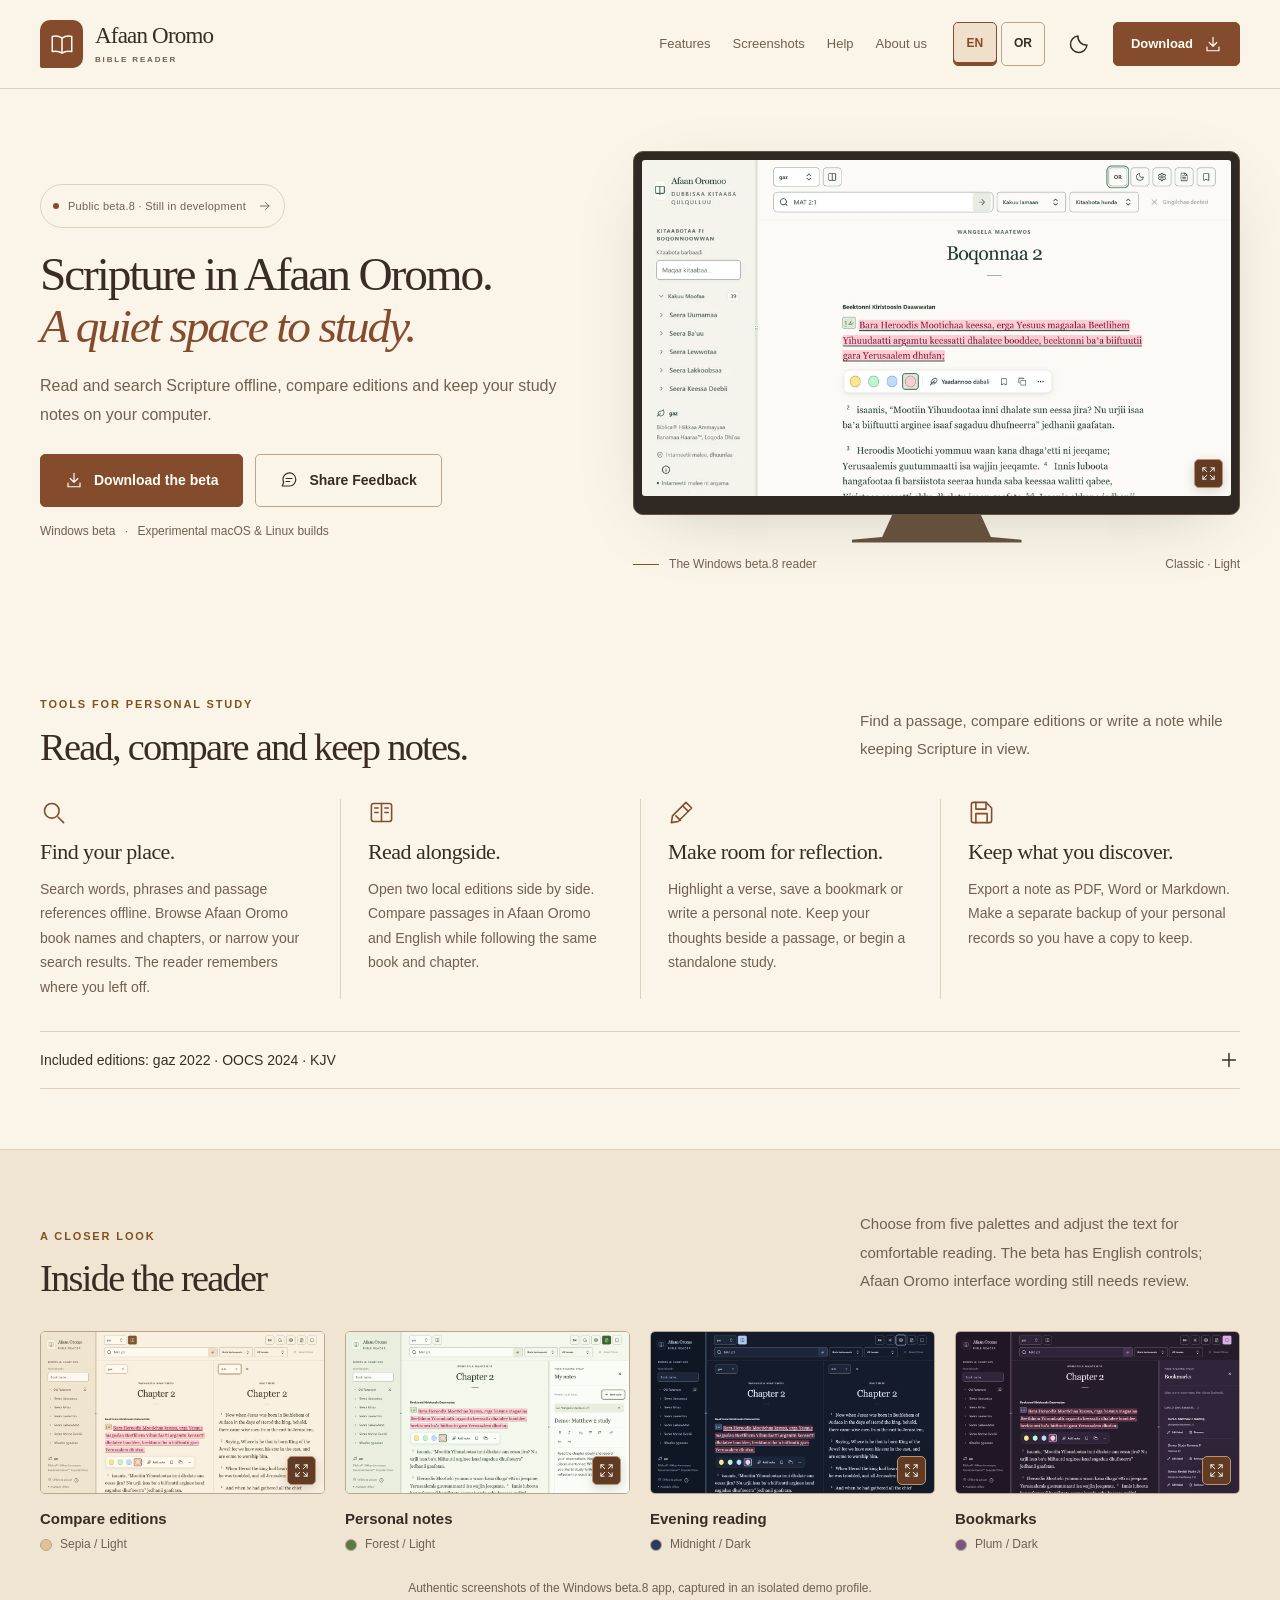
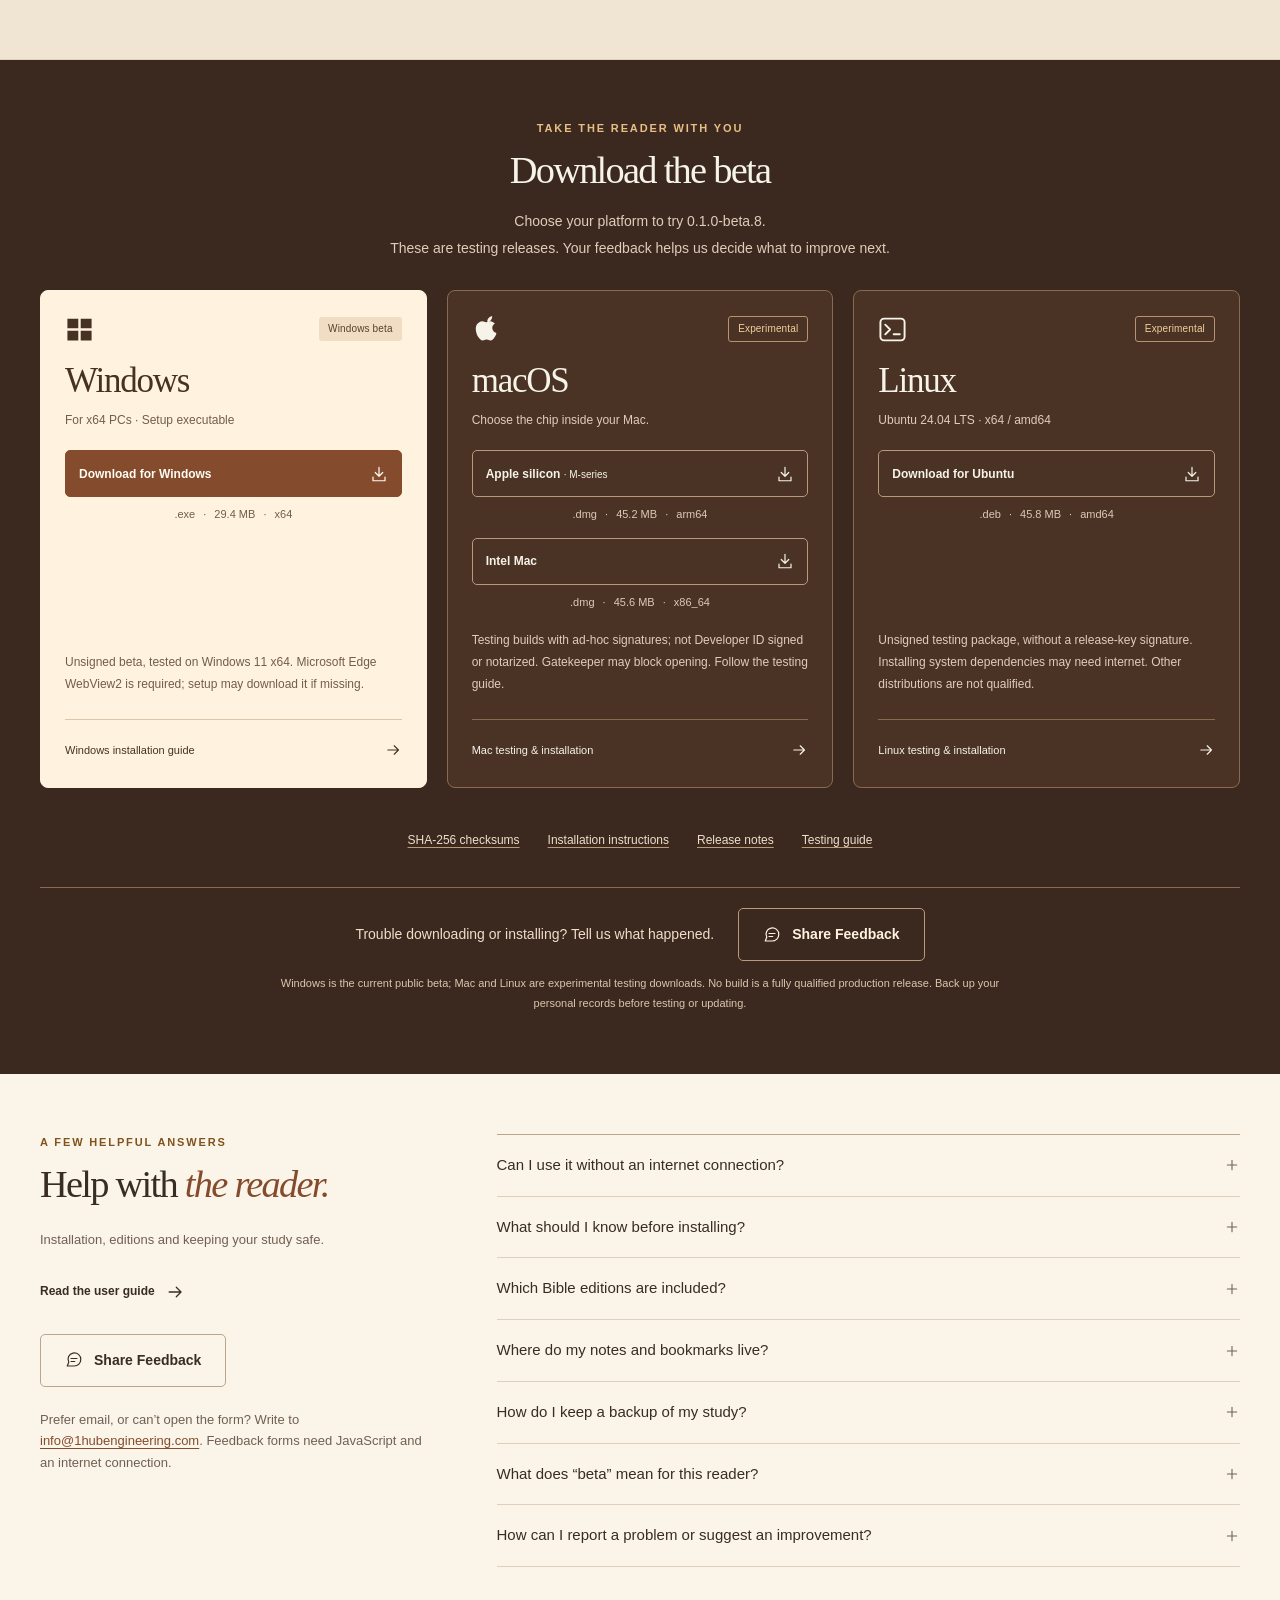
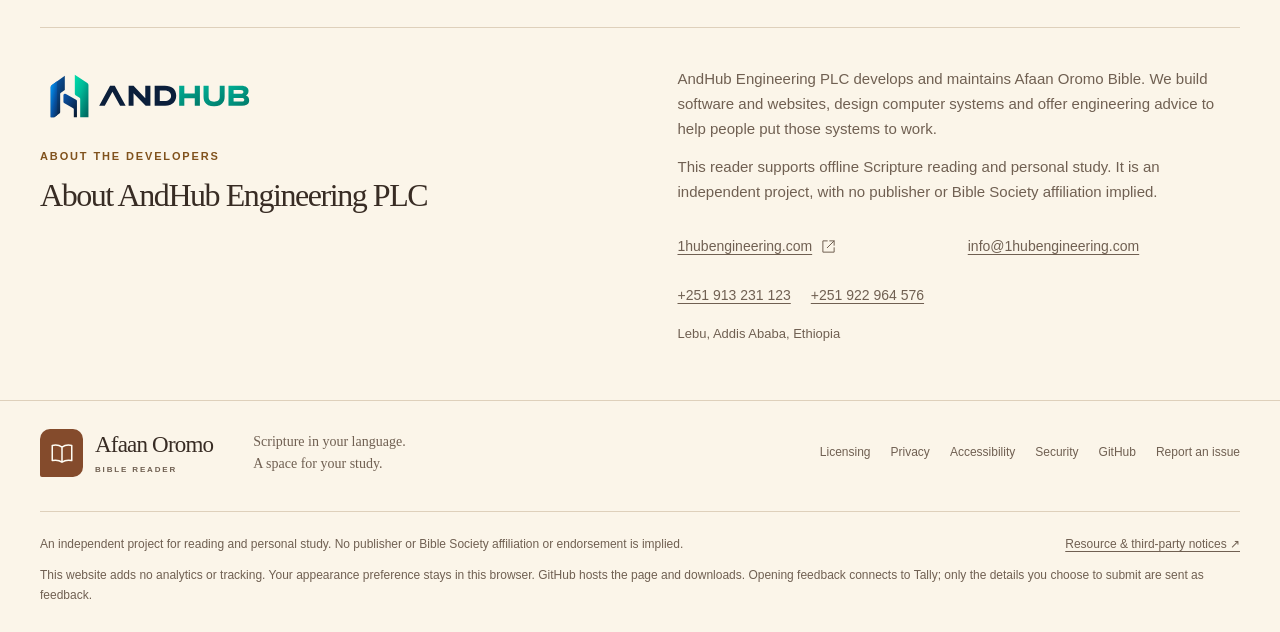
==== commit 1239e23d: "Simplify bilingual website and enable Oromo feedback" ====
--- a/website/index.html
+++ b/website/index.html
@@ -4,7 +4,7 @@
   <meta charset="utf-8">
   <meta name="viewport" content="width=device-width, initial-scale=1">
   <meta name="color-scheme" content="light dark">
-  <meta name="theme-color" content="#f8f6ef">
+  <meta name="theme-color" content="#fbf5e9">
   <title>Afaan Oromo Bible — Offline Reader and Beta Downloads</title>
   <meta name="description" content="Read the Afaan Oromo Bible offline. Search, compare editions and save study notes. Windows beta plus experimental macOS and Ubuntu downloads.">
   <meta name="referrer" content="strict-origin-when-cross-origin">
@@ -75,13 +75,14 @@
       <nav class="site-nav" id="site-nav" aria-label="Main navigation">
         <a href="#features" data-i18n="navigation.features">Features</a>
         <a href="#screenshots" data-i18n="navigation.screenshots">Screenshots</a>
-        <a href="#downloads" data-i18n="navigation.downloads">Downloads</a>
         <a href="#help" data-i18n="navigation.help">Help</a>
         <a href="#about" data-i18n="navigation.about">About us</a>
-        <a class="nav-feedback" href="#feedback" data-feedback><svg class="icon" aria-hidden="true"><use href="#i-feedback"/></svg><span>Share Feedback</span></a>
       </nav>
       <div class="header-actions">
-        <a class="language-switch" href="./om/" lang="om" hreflang="om" aria-label="Read this page in Afaan Oromoo"><svg class="icon" aria-hidden="true"><use href="#i-language"/></svg><span class="language-long">Afaan Oromoo</span><span class="language-short" aria-hidden="true">OM</span></a>
+        <div class="language-switcher" role="group" aria-label="Page language">
+          <a class="language-option" href="./" lang="en" hreflang="en" aria-current="page" aria-label="English">EN</a>
+          <a class="language-option language-switch" href="./om/" lang="om" hreflang="om" aria-label="Afaan Oromoo">OR</a>
+        </div>
         <button class="icon-button theme-toggle" type="button" aria-label="Switch to dark appearance" title="Switch to dark appearance" hidden>
           <svg class="icon moon-icon" aria-hidden="true"><use href="#i-moon"/></svg>
           <svg class="icon sun-icon" aria-hidden="true"><use href="#i-sun"/></svg>
@@ -103,84 +104,76 @@
         <p class="hero-description" data-i18n="hero.description">Read and search Scripture offline, compare editions and keep your study notes on your computer.</p>
         <div class="hero-actions">
           <a class="button" href="#downloads"><svg class="icon" aria-hidden="true"><use href="#i-download"/></svg><span data-i18n="hero.download">Download the beta</span></a>
-          <a class="text-link" href="#screenshots"><span data-i18n="hero.explore">Explore the reader</span><svg class="icon" aria-hidden="true"><use href="#i-arrow"/></svg></a>
+          <a class="button button-outline" href="#feedback" data-feedback><svg class="icon" aria-hidden="true"><use href="#i-feedback"/></svg><span>Share Feedback</span></a>
         </div>
         <p class="hero-footnote" data-i18n="hero.platforms">Windows beta <span aria-hidden="true">·</span> Experimental macOS &amp; Linux builds</p>
       </div>
       <figure class="hero-figure">
-        <div class="screenshot-frame hero-screen">
-          <div class="window-bar" aria-hidden="true"><span class="window-dots"><i></i><i></i><i></i></span><span>Afaan Oromo Bible</span><span class="window-detail">YOUR READING SPACE</span></div>
+        <div class="hero-monitor"><div class="screenshot-frame hero-screen">
           <a class="screenshot-link" href="./assets/images/reader-classic.webp" data-lightbox data-caption="Afaan Oromo reading · Classic / Light. An authentic beta.8 screenshot, with contextual verse highlighting." aria-label="Enlarge the Afaan Oromo reading screenshot">
-            <img src="./assets/images/reader-classic.webp" srcset="./assets/images/reader-classic-960.webp 960w, ./assets/images/reader-classic.webp 1920w" sizes="(max-width: 767px) calc(100vw - 40px), (max-width: 1279px) calc(100vw - 80px), 1200px" width="1920" height="1094" alt="The Afaan Oromo reader in Classic light appearance: Oromo book navigation on the left, Matthew chapter 2 in the reading pane, and a highlighted verse with note and bookmark actions." fetchpriority="high" decoding="async">
+            <img src="./assets/images/reader-classic.webp" srcset="./assets/images/reader-classic-960.webp 960w, ./assets/images/reader-classic.webp 1920w" sizes="(max-width: 959px) calc(100vw - 64px), 620px" width="1920" height="1094" alt="The Afaan Oromo reader in Classic light appearance: Oromo book navigation on the left, Matthew chapter 2 in the reading pane, and a highlighted verse with note and bookmark actions." fetchpriority="high" decoding="async">
             <span class="image-expand"><svg class="icon" aria-hidden="true"><use href="#i-expand"/></svg><span>Take a closer look</span></span>
           </a>
-        </div>
+        </div><span class="monitor-stand" aria-hidden="true"></span></div>
         <figcaption><span class="caption-rule" aria-hidden="true"></span><span data-i18n="hero.caption">The Windows beta.8 reader</span><span class="figure-detail">Classic · Light</span></figcaption>
       </figure>
-      <ul class="quiet-benefits" aria-label="At a glance">
-        <li><svg class="icon" aria-hidden="true"><use href="#i-offline"/></svg><span data-i18n="benefit.offline">Read offline after setup</span></li>
-        <li><svg class="icon" aria-hidden="true"><use href="#i-book"/></svg><span data-i18n="benefit.editions">Three local editions</span></li>
-        <li><svg class="icon" aria-hidden="true"><use href="#i-pen"/></svg><span data-i18n="benefit.local">Personal study, kept locally</span></li>
-      </ul>
     </section>
 
     <section class="experience section-space container" id="features" aria-labelledby="experience-title">
       <div class="section-intro">
-        <div><p class="eyebrow" data-i18n="features.eyebrow">TOOLS FOR PERSONAL STUDY</p><h2 id="experience-title" data-i18n="features.title">Settle into the Word.<br><em>Follow your curiosity.</em></h2></div>
+        <div><p class="eyebrow" data-i18n="features.eyebrow">TOOLS FOR PERSONAL STUDY</p><h2 id="experience-title" data-i18n="features.title">Read, compare and keep notes.</h2></div>
         <p class="section-summary" data-i18n="features.summary">Find a passage, compare editions or write a note while keeping Scripture in view.</p>
       </div>
       <div class="feature-grid">
-        <article class="feature"><span class="feature-icon"><svg class="icon" aria-hidden="true"><use href="#i-search"/></svg></span><h3 data-i18n="features.read.title">Find your place.</h3><p data-i18n="features.read.description">Search words, phrases and passage references offline. Browse Afaan Oromo book names and chapters, or narrow your search results.</p><span class="feature-note" data-i18n="features.read.note">Reading that remembers where you left off</span></article>
-        <article class="feature"><span class="feature-icon"><svg class="icon" aria-hidden="true"><use href="#i-compare"/></svg></span><h3 data-i18n="features.compare.title">Read alongside.</h3><p data-i18n="features.compare.description">Open two local editions side by side. Compare passages in Afaan Oromo and English while following the same book and chapter.</p><span class="feature-note" data-i18n="features.compare.note">Follow the same book and chapter</span></article>
-        <article class="feature"><span class="feature-icon"><svg class="icon" aria-hidden="true"><use href="#i-pen"/></svg></span><h3 data-i18n="features.notes.title">Make room for reflection.</h3><p data-i18n="features.notes.description">Highlight a verse, save a bookmark or write a personal note. Keep your thoughts beside a passage, or begin a standalone study.</p><span class="feature-note" data-i18n="features.notes.note">Passage-linked or standalone notes</span></article>
-        <article class="feature"><span class="feature-icon"><svg class="icon" aria-hidden="true"><use href="#i-save"/></svg></span><h3 data-i18n="features.backup.title">Keep what you discover.</h3><p data-i18n="features.backup.description">Export a note as PDF, Word or Markdown. Make a separate backup of your personal records so you have a copy to keep.</p><span class="feature-note" data-i18n="features.backup.note">Note exports and personal-data backups</span></article>
-      </div>
-    </section>
-
-    <section class="gallery-section section-space" id="screenshots" aria-labelledby="gallery-title">
-      <div class="container">
-        <div class="section-intro gallery-intro"><div><p class="eyebrow" data-i18n="gallery.eyebrow">A CLOSER LOOK</p><h2 id="gallery-title" data-i18n="gallery.title">A familiar book.<br><em>A reading space of your own.</em></h2></div><p class="section-summary" data-i18n="gallery.summary">Choose from five palettes and adjust the text for comfortable reading. The beta has English controls; Afaan Oromo interface wording still needs review.</p></div>
-        <div class="gallery-tabs" role="tablist" aria-label="Application screenshots" hidden>
-          <button type="button" role="tab" id="tab-compare" aria-controls="panel-compare" aria-selected="true" tabindex="0"><svg class="icon" aria-hidden="true"><use href="#i-compare"/></svg><span data-i18n="gallery.tabs.compare">Compare</span></button>
-          <button type="button" role="tab" id="tab-notes" aria-controls="panel-notes" aria-selected="false" tabindex="-1"><svg class="icon" aria-hidden="true"><use href="#i-pen"/></svg><span data-i18n="gallery.tabs.notes">Personal notes</span></button>
-          <button type="button" role="tab" id="tab-dark" aria-controls="panel-dark" aria-selected="false" tabindex="-1"><svg class="icon" aria-hidden="true"><use href="#i-moon"/></svg><span data-i18n="gallery.tabs.dark">Evening reading</span></button>
-          <button type="button" role="tab" id="tab-bookmarks" aria-controls="panel-bookmarks" aria-selected="false" tabindex="-1"><svg class="icon" aria-hidden="true"><use href="#i-book"/></svg><span data-i18n="gallery.tabs.bookmarks">Bookmarks</span></button>
-        </div>
-        <div class="gallery-panels">
-          <div class="gallery-panel" role="group" id="panel-compare" aria-labelledby="tab-compare"><figure>
-            <div class="screenshot-frame"><a class="screenshot-link" href="./assets/images/compare-sepia.webp" data-lightbox data-caption="Side-by-side Oromo and KJV reading · Sepia / Light. Comparison follows book and chapter; it does not establish reviewed verse-by-verse alignment." aria-label="Enlarge the side-by-side comparison screenshot"><img src="./assets/images/compare-sepia.webp" srcset="./assets/images/compare-sepia-960.webp 960w, ./assets/images/compare-sepia.webp 1920w" sizes="(max-width: 767px) calc(100vw - 40px), (max-width: 1279px) calc(100vw - 80px), 1200px" width="1920" height="1094" loading="lazy" decoding="async" alt="Two reading panes in the warm Sepia palette, showing Matthew chapter 2 in gaz Afaan Oromo on the left and King James English on the right."><span class="image-expand"><svg class="icon" aria-hidden="true"><use href="#i-expand"/></svg><span>Enlarge</span></span></a></div>
-            <figcaption><div><strong data-i18n="gallery.compare.title">Two editions. Room to explore.</strong><p data-i18n="gallery.compare.caption">Read Oromo and KJV side by side. Comparison follows book and chapter; verse numbering and wording may differ between editions.</p></div><span class="palette-label"><i class="palette-swatch swatch-sepia" aria-hidden="true"></i>Sepia / Light</span></figcaption>
-          </figure></div>
-          <div class="gallery-panel" role="group" id="panel-notes" aria-labelledby="tab-notes"><figure>
-            <div class="screenshot-frame"><a class="screenshot-link" href="./assets/images/notes-forest.webp" data-lightbox data-caption="A verse-linked study note · Forest / Light. All writing shown is illustrative demo content from an isolated profile." aria-label="Enlarge the personal notes screenshot"><img src="./assets/images/notes-forest.webp" srcset="./assets/images/notes-forest-960.webp 960w, ./assets/images/notes-forest.webp 1920w" sizes="(max-width: 767px) calc(100vw - 40px), (max-width: 1279px) calc(100vw - 80px), 1200px" width="1920" height="1094" loading="lazy" decoding="async" alt="Forest light appearance with an illustrative Matthew 2 study note open beside the Scripture, showing text-formatting controls and a linked passage."><span class="image-expand"><svg class="icon" aria-hidden="true"><use href="#i-expand"/></svg><span>Enlarge</span></span></a></div>
-            <figcaption><div><strong data-i18n="gallery.notes.title">Give your thoughts a place to stay.</strong><p data-i18n="gallery.notes.caption">Write and format a note while the passage stays in view. The note shown here is illustrative demo content, not a personal record.</p></div><span class="palette-label"><i class="palette-swatch swatch-forest" aria-hidden="true"></i>Forest / Light</span></figcaption>
-          </figure></div>
-          <div class="gallery-panel" role="group" id="panel-dark" aria-labelledby="tab-dark"><figure>
-            <div class="screenshot-frame"><a class="screenshot-link" href="./assets/images/compare-midnight.webp" data-lightbox data-caption="Side-by-side reading · Midnight / Dark. Each of the five app palettes supports independent light, dark or system appearance." aria-label="Enlarge the dark appearance screenshot"><img src="./assets/images/compare-midnight.webp" srcset="./assets/images/compare-midnight-960.webp 960w, ./assets/images/compare-midnight.webp 1920w" sizes="(max-width: 767px) calc(100vw - 40px), (max-width: 1279px) calc(100vw - 80px), 1200px" width="1920" height="1094" loading="lazy" decoding="async" alt="Oromo and KJV comparison in Midnight dark appearance, with pale Scripture text on deep navy reading panes and a rose verse highlight."><span class="image-expand"><svg class="icon" aria-hidden="true"><use href="#i-expand"/></svg><span>Enlarge</span></span></a></div>
-            <figcaption><div><strong data-i18n="gallery.dark.title">Let the page meet the moment.</strong><p data-i18n="gallery.dark.caption">Five palettes, each with light, dark or system appearance. Adjust Scripture size, spacing and reading width to find your comfortable rhythm.</p></div><span class="palette-label"><i class="palette-swatch swatch-midnight" aria-hidden="true"></i>Midnight / Dark</span></figcaption>
-          </figure></div>
-          <div class="gallery-panel" role="group" id="panel-bookmarks" aria-labelledby="tab-bookmarks"><figure>
-            <div class="screenshot-frame"><a class="screenshot-link" href="./assets/images/bookmarks-plum.webp" data-lightbox data-caption="Saved passage bookmarks · Plum / Dark. Bookmark labels shown are illustrative demo content, not personal records." aria-label="Enlarge the bookmarks screenshot"><img src="./assets/images/bookmarks-plum.webp" srcset="./assets/images/bookmarks-plum-960.webp 960w, ./assets/images/bookmarks-plum.webp 1920w" sizes="(max-width: 767px) calc(100vw - 40px), (max-width: 1279px) calc(100vw - 80px), 1200px" width="1920" height="1094" loading="lazy" decoding="async" alt="The Plum dark reading palette with a bookmarks sidebar containing three clearly labeled demo bookmarks for Matthew 2, Romans 8 and Psalm 23."><span class="image-expand"><svg class="icon" aria-hidden="true"><use href="#i-expand"/></svg><span>Enlarge</span></span></a></div>
-            <figcaption><div><strong data-i18n="gallery.bookmarks.title">Return to what speaks to you.</strong><p data-i18n="gallery.bookmarks.caption">Give saved passages a useful label and return when you’re ready. These bookmark labels are illustrative demo content.</p></div><span class="palette-label"><i class="palette-swatch swatch-plum" aria-hidden="true"></i>Plum / Dark</span></figcaption>
-          </figure></div>
-        </div>
-        <p class="gallery-provenance" data-i18n="gallery.provenance">Authentic screenshots of the Windows beta.8 app, captured in an isolated demo profile.</p>
-      </div>
-    </section>
-
-    <section class="editions-section section-space container" aria-labelledby="editions-title">
-      <div class="edition-heading"><p class="eyebrow" data-i18n="editions.eyebrow">WORDS TO READ. EDITIONS TO EXPLORE.</p><h2 id="editions-title" data-i18n="editions.title">Three editions, <em>close at hand.</em></h2><p data-i18n="editions.description">Installed with the reader and available offline after setup.</p></div>
+        <article class="feature"><span class="feature-icon"><svg class="icon" aria-hidden="true"><use href="#i-search"/></svg></span><h3 data-i18n="features.read.title">Find your place.</h3><p data-i18n="features.read.description">Search words, phrases and passage references offline. Browse Afaan Oromo book names and chapters, or narrow your search results. The reader remembers where you left off.</p></article>
+        <article class="feature"><span class="feature-icon"><svg class="icon" aria-hidden="true"><use href="#i-compare"/></svg></span><h3 data-i18n="features.compare.title">Read alongside.</h3><p data-i18n="features.compare.description">Open two local editions side by side. Compare passages in Afaan Oromo and English while following the same book and chapter.</p></article>
+        <article class="feature"><span class="feature-icon"><svg class="icon" aria-hidden="true"><use href="#i-pen"/></svg></span><h3 data-i18n="features.notes.title">Make room for reflection.</h3><p data-i18n="features.notes.description">Highlight a verse, save a bookmark or write a personal note. Keep your thoughts beside a passage, or begin a standalone study.</p></article>
+        <article class="feature"><span class="feature-icon"><svg class="icon" aria-hidden="true"><use href="#i-save"/></svg></span><h3 data-i18n="features.backup.title">Keep what you discover.</h3><p data-i18n="features.backup.description">Export a note as PDF, Word or Markdown. Make a separate backup of your personal records so you have a copy to keep.</p></article>
+      </div>
+      <details class="editions-disclosure">
+        <summary><span data-i18n="editions.summary">Included editions: gaz 2022 · OOCS 2024 · KJV</span><svg class="icon" aria-hidden="true"><use href="#i-plus"/></svg></summary>
+        <div class="editions-details">
+      <div class="edition-heading"><p data-i18n="editions.description">Installed with the reader and available offline after setup.</p></div>
       <div class="editions-list">
         <article><span class="edition-code">gaz</span><div><h3 data-i18n="editions.gaz.title">gaz 2022 <span>· Western Oromo</span></h3><p>Biblica® Open New Oromo Contemporary Version™, Western</p></div><span class="edition-language">Afaan Oromo</span></article>
         <article><span class="edition-code">OOCS</span><div><h3 data-i18n="editions.oocs.title">OOCS 2024</h3><p>Biblica® Open Oromo Contemporary Scriptures™</p></div><span class="edition-language">Afaan Oromo</span></article>
         <article><span class="edition-code">KJV</span><div><h3 data-i18n="editions.kjv.title">King James Version</h3><p data-i18n="editions.kjv.description">The classic English translation for reading and comparison.</p></div><span class="edition-language">English</span></article>
       </div>
       <p class="edition-notice"><span data-i18n="editions.notice">Each edition retains its own copyright and licensing terms.</span> <a href="https://github.com/1hubengineering/afaan-oromo-bible-releases/blob/main/LICENSING.md" data-i18n="editions.licenseLink">Read the edition credits and licensing notices</a><span aria-hidden="true"> ↗</span></p>
-    </section>
+        </div>
+      </details>
+
+    </section>
+
+    <section class="gallery-section section-space" id="screenshots" aria-labelledby="gallery-title">
+      <div class="container">
+        <div class="section-intro gallery-intro"><div><p class="eyebrow" data-i18n="gallery.eyebrow">A CLOSER LOOK</p><h2 id="gallery-title" data-i18n="gallery.title">Inside the reader</h2></div><p class="section-summary" data-i18n="gallery.summary">Choose from five palettes and adjust the text for comfortable reading. The beta has English controls; Afaan Oromo interface wording still needs review.</p></div>
+        <div class="gallery-panels">
+          <div class="gallery-panel" role="group" id="panel-compare" aria-labelledby="caption-compare"><figure>
+            <div class="screenshot-frame"><a class="screenshot-link" href="./assets/images/compare-sepia.webp" data-lightbox data-caption="Side-by-side Oromo and KJV reading · Sepia / Light. Comparison follows book and chapter; it does not establish reviewed verse-by-verse alignment." aria-label="Enlarge the side-by-side comparison screenshot"><img src="./assets/images/compare-sepia.webp" srcset="./assets/images/compare-sepia-960.webp 960w, ./assets/images/compare-sepia.webp 1920w" sizes="(max-width: 767px) calc(100vw - 40px), (max-width: 1023px) calc((100vw - 88px) / 2), 280px" width="1920" height="1094" loading="lazy" decoding="async" alt="Two reading panes in the warm Sepia palette, showing Matthew chapter 2 in gaz Afaan Oromo on the left and King James English on the right."><span class="image-expand"><svg class="icon" aria-hidden="true"><use href="#i-expand"/></svg><span>Enlarge</span></span></a></div>
+            <figcaption><div><strong id="caption-compare" data-i18n="gallery.compare.title">Compare editions</strong></div><span class="palette-label"><i class="palette-swatch swatch-sepia" aria-hidden="true"></i>Sepia / Light</span></figcaption>
+          </figure></div>
+          <div class="gallery-panel" role="group" id="panel-notes" aria-labelledby="caption-notes"><figure>
+            <div class="screenshot-frame"><a class="screenshot-link" href="./assets/images/notes-forest.webp" data-lightbox data-caption="A verse-linked study note · Forest / Light. All writing shown is illustrative demo content from an isolated profile." aria-label="Enlarge the personal notes screenshot"><img src="./assets/images/notes-forest.webp" srcset="./assets/images/notes-forest-960.webp 960w, ./assets/images/notes-forest.webp 1920w" sizes="(max-width: 767px) calc(100vw - 40px), (max-width: 1023px) calc((100vw - 88px) / 2), 280px" width="1920" height="1094" loading="lazy" decoding="async" alt="Forest light appearance with an illustrative Matthew 2 study note open beside the Scripture, showing text-formatting controls and a linked passage."><span class="image-expand"><svg class="icon" aria-hidden="true"><use href="#i-expand"/></svg><span>Enlarge</span></span></a></div>
+            <figcaption><div><strong id="caption-notes" data-i18n="gallery.notes.title">Personal notes</strong></div><span class="palette-label"><i class="palette-swatch swatch-forest" aria-hidden="true"></i>Forest / Light</span></figcaption>
+          </figure></div>
+          <div class="gallery-panel" role="group" id="panel-dark" aria-labelledby="caption-dark"><figure>
+            <div class="screenshot-frame"><a class="screenshot-link" href="./assets/images/compare-midnight.webp" data-lightbox data-caption="Side-by-side reading · Midnight / Dark. Each of the five app palettes supports light, dark or system appearance. Scripture size, spacing and reading width are adjustable." aria-label="Enlarge the dark appearance screenshot"><img src="./assets/images/compare-midnight.webp" srcset="./assets/images/compare-midnight-960.webp 960w, ./assets/images/compare-midnight.webp 1920w" sizes="(max-width: 767px) calc(100vw - 40px), (max-width: 1023px) calc((100vw - 88px) / 2), 280px" width="1920" height="1094" loading="lazy" decoding="async" alt="Oromo and KJV comparison in Midnight dark appearance, with pale Scripture text on deep navy reading panes and a rose verse highlight."><span class="image-expand"><svg class="icon" aria-hidden="true"><use href="#i-expand"/></svg><span>Enlarge</span></span></a></div>
+            <figcaption><div><strong id="caption-dark" data-i18n="gallery.dark.title">Evening reading</strong></div><span class="palette-label"><i class="palette-swatch swatch-midnight" aria-hidden="true"></i>Midnight / Dark</span></figcaption>
+          </figure></div>
+          <div class="gallery-panel" role="group" id="panel-bookmarks" aria-labelledby="caption-bookmarks"><figure>
+            <div class="screenshot-frame"><a class="screenshot-link" href="./assets/images/bookmarks-plum.webp" data-lightbox data-caption="Saved passage bookmarks · Plum / Dark. Bookmark labels shown are illustrative demo content, not personal records." aria-label="Enlarge the bookmarks screenshot"><img src="./assets/images/bookmarks-plum.webp" srcset="./assets/images/bookmarks-plum-960.webp 960w, ./assets/images/bookmarks-plum.webp 1920w" sizes="(max-width: 767px) calc(100vw - 40px), (max-width: 1023px) calc((100vw - 88px) / 2), 280px" width="1920" height="1094" loading="lazy" decoding="async" alt="The Plum dark reading palette with a bookmarks sidebar containing three clearly labeled demo bookmarks for Matthew 2, Romans 8 and Psalm 23."><span class="image-expand"><svg class="icon" aria-hidden="true"><use href="#i-expand"/></svg><span>Enlarge</span></span></a></div>
+            <figcaption><div><strong id="caption-bookmarks" data-i18n="gallery.bookmarks.title">Bookmarks</strong></div><span class="palette-label"><i class="palette-swatch swatch-plum" aria-hidden="true"></i>Plum / Dark</span></figcaption>
+          </figure></div>
+        </div>
+        <p class="gallery-provenance" data-i18n="gallery.provenance">Authentic screenshots of the Windows beta.8 app, captured in an isolated demo profile.</p>
+      </div>
+    </section>
+
 
     <section class="download-section section-space" id="downloads" aria-labelledby="downloads-title">
       <div class="container">
-        <div class="download-intro"><span class="eyebrow" data-i18n="downloads.eyebrow">TAKE THE READER WITH YOU</span><h2 id="downloads-title" data-i18n="downloads.title">A little space for Scripture.<br><em>Right on your desktop.</em></h2><p data-i18n="downloads.description">Choose your platform to try 0.1.0-beta.8.<br>These are testing releases. Your feedback helps us decide what to improve next.</p></div>
+        <div class="download-intro"><span class="eyebrow" data-i18n="downloads.eyebrow">TAKE THE READER WITH YOU</span><h2 id="downloads-title" data-i18n="downloads.title">Download the beta</h2><p data-i18n="downloads.description">Choose your platform to try 0.1.0-beta.8.<br>These are testing releases. Your feedback helps us decide what to improve next.</p></div>
         <div class="download-grid">
           <article class="download-card windows-card" aria-labelledby="windows-title">
             <div class="platform-top"><svg class="icon platform-icon" aria-hidden="true"><use href="#i-windows"/></svg><span class="platform-status" data-i18n="downloads.windows.status">Windows beta</span></div>
@@ -210,13 +203,13 @@
           <a href="https://github.com/1hubengineering/afaan-oromo-bible-releases/releases/tag/v0.1.0-beta.8" data-i18n="downloads.notes">Release notes</a>
           <a href="https://github.com/1hubengineering/afaan-oromo-bible-releases/blob/main/TESTING_GUIDE.md" data-i18n="downloads.testing">Testing guide</a>
         </div>
-        <div class="download-feedback"><p data-i18n="downloads.feedback">Trouble downloading or installing? Tell us what happened.</p><a class="text-link" href="#feedback" data-feedback><svg class="icon" aria-hidden="true"><use href="#i-feedback"/></svg><span>Share Feedback</span></a></div>
+        <div class="download-feedback"><p data-i18n="downloads.feedback">Trouble downloading or installing? Tell us what happened.</p><a class="button button-outline" href="#feedback" data-feedback><svg class="icon" aria-hidden="true"><use href="#i-feedback"/></svg><span>Share Feedback</span></a></div>
         <p class="download-footnote" data-i18n="downloads.limitations">Windows is the current public beta; Mac and Linux are experimental testing downloads. No build is a fully qualified production release. Back up your personal records before testing or updating.</p>
       </div>
     </section>
 
     <section class="help-section section-space container" id="help" aria-labelledby="help-title">
-      <div class="help-heading"><p class="eyebrow" data-i18n="help.eyebrow">A FEW HELPFUL ANSWERS</p><h2 id="help-title" data-i18n="help.title">Help with <em>the reader.</em></h2><p data-i18n="help.intro">Installation, editions and keeping your study safe.</p><a class="text-link" href="https://github.com/1hubengineering/afaan-oromo-bible-releases/blob/main/USER_GUIDE.md"><span data-i18n="help.guide">Read the user guide</span><svg class="icon" aria-hidden="true"><use href="#i-arrow"/></svg></a><div class="help-feedback"><a class="text-link" href="#feedback" data-feedback><svg class="icon" aria-hidden="true"><use href="#i-feedback"/></svg><span>Share Feedback</span></a></div></div>
+      <div class="help-heading"><p class="eyebrow" data-i18n="help.eyebrow">A FEW HELPFUL ANSWERS</p><h2 id="help-title" data-i18n="help.title">Help with <em>the reader.</em></h2><p data-i18n="help.intro">Installation, editions and keeping your study safe.</p><a class="text-link" href="https://github.com/1hubengineering/afaan-oromo-bible-releases/blob/main/USER_GUIDE.md"><span data-i18n="help.guide">Read the user guide</span><svg class="icon" aria-hidden="true"><use href="#i-arrow"/></svg></a><div class="help-feedback" id="feedback"><a class="button button-outline" href="#feedback" data-feedback><svg class="icon" aria-hidden="true"><use href="#i-feedback"/></svg><span>Share Feedback</span></a></div><p class="feedback-email" data-i18n="feedback.email">Prefer email, or can’t open the form? Write to <a href="mailto:info@1hubengineering.com">info@1hubengineering.com</a>. Feedback forms need JavaScript and an internet connection.</p></div>
       <div class="faq-list">
         <details><summary><span data-i18n="faq.offline.question">Can I use it without an internet connection?</span><svg class="icon" aria-hidden="true"><use href="#i-plus"/></svg></summary><div class="faq-answer"><p data-i18n="faq.offline.answer">Yes. After the app and its prerequisites are installed, core reading, search, comparison, notes and exports work locally without an account. The first installation may need internet to download Windows WebView2 or Linux system dependencies. A fully disconnected first setup on a clean computer is not yet qualified.</p></div></details>
         <details><summary><span data-i18n="faq.install.question">What should I know before installing?</span><svg class="icon" aria-hidden="true"><use href="#i-plus"/></svg></summary><div class="faq-answer"><p data-i18n="faq.install.answer">The Windows beta was tested on Windows 11 x64 and needs Microsoft Edge WebView2. Mac packages are separate for Apple silicon and Intel; they target macOS 14 or later, with native startup checks on macOS 15, not full platform qualification. Linux testing targets Ubuntu 24.04 x64 and requires GTK3/WebKitGTK 4.1 dependencies.</p><p>Windows and Linux packages are unsigned; Mac builds use ad-hoc signatures and are unnotarized. Read the <a href="https://github.com/1hubengineering/afaan-oromo-bible-releases/blob/main/INSTALLATION.md">installation instructions</a> and <a href="https://github.com/1hubengineering/afaan-oromo-bible-releases/blob/main/TESTING_GUIDE.md">platform testing guide</a> before installing. Checksums help detect changed files; they do not authenticate the publisher.</p></div></details>
@@ -224,24 +217,20 @@
         <details><summary><span data-i18n="faq.records.question">Where do my notes and bookmarks live?</span><svg class="icon" aria-hidden="true"><use href="#i-plus"/></svg></summary><div class="faq-answer"><p data-i18n="faq.records.answer">Personal records are stored on your computer, separately from the bundled Scripture libraries. Core features do not require an account or a hosted app backend. There is no cloud sync. Exported notes and backups can contain private writing, so store and share them thoughtfully. Uninstalling may leave personal data and exported files behind.</p><p>More detail is available in the <a href="https://github.com/1hubengineering/afaan-oromo-bible-releases/blob/main/PRIVACY.md">privacy notice</a>.</p></div></details>
         <details><summary><span data-i18n="faq.backups.question">How do I keep a backup of my study?</span><svg class="icon" aria-hidden="true"><use href="#i-plus"/></svg></summary><div class="faq-answer"><p data-i18n="faq.backups.answer">Use the app’s personal-data backup to export your records as JSON, and keep an independent copy. You can also export individual notes as PDF, Word or Markdown; a note export is different from a full personal-data backup. Restoring a backup replaces current personal records after validation and confirmation, so export your current records first. Compatibility across beta versions is not guaranteed.</p><p>Follow the backup and restore guidance in the <a href="https://github.com/1hubengineering/afaan-oromo-bible-releases/blob/main/USER_GUIDE.md">user guide</a>.</p></div></details>
         <details><summary><span data-i18n="faq.beta.question">What does “beta” mean for this reader?</span><svg class="icon" aria-hidden="true"><use href="#i-plus"/></svg></summary><div class="faq-answer"><p data-i18n="faq.beta.answer">The reader is still being refined. Language and editorial review, accessibility checks, clean-computer installation and final platform qualification remain in progress. Mac and Linux builds are experimental. Expect issues and keep backups of important study records.</p><p>The <a href="https://github.com/1hubengineering/afaan-oromo-bible-releases/blob/main/BETA_NOTICE.md">beta notice</a> describes known limitations. A biblical atlas and expanded study tools are planned; they are not included in this beta, and no release date is promised.</p></div></details>
-        <details><summary><span data-i18n="faq.feedback.question">How can I report a problem or suggest an improvement?</span><svg class="icon" aria-hidden="true"><use href="#i-plus"/></svg></summary><div class="faq-answer"><p data-i18n="faq.feedback.answer">Share a wording concern, report a bug or suggest an improvement. The feedback form opens here; you won’t need an account. If it is unavailable, email us.</p><a class="text-link" href="#feedback" data-feedback><svg class="icon" aria-hidden="true"><use href="#i-feedback"/></svg><span>Share Feedback</span></a><p data-i18n="faq.feedback.privacy">Include only what helps explain the issue. Remove personal information from screenshots, and keep private notes, complete backups and passwords out of your report. GitHub issues are public.</p><p>For a security concern, follow the <a href="https://github.com/1hubengineering/afaan-oromo-bible-releases/blob/main/SECURITY.md">security reporting instructions</a> instead.</p></div></details>
+        <details><summary><span data-i18n="faq.feedback.question">How can I report a problem or suggest an improvement?</span><svg class="icon" aria-hidden="true"><use href="#i-plus"/></svg></summary><div class="faq-answer"><p data-i18n="faq.feedback.answer">Share a wording concern, report a bug or suggest an improvement. The feedback form opens here; you won’t need an account. If it is unavailable, email us.</p><p data-i18n="faq.feedback.privacy">Include only what helps explain the issue. Remove personal information from screenshots, and keep private notes, complete backups and passwords out of your report. GitHub issues are public.</p><p>For a security concern, follow the <a href="https://github.com/1hubengineering/afaan-oromo-bible-releases/blob/main/SECURITY.md">security reporting instructions</a> instead.</p></div></details>
       </div>
     </section>
 
     <section class="about-section container" id="about" aria-labelledby="about-title">
-      <div><a class="developer-brand" href="https://1hubengineering.com/" aria-label="AndHub Engineering"><img class="developer-logo-light" src="./assets/images/andhub-logo-light.svg" width="825" height="240" alt="" loading="lazy" decoding="async"><img class="developer-logo-dark" src="./assets/images/andhub-logo-dark.svg" width="825" height="240" alt="" loading="lazy" decoding="async"></a><p class="eyebrow" data-i18n="about.eyebrow">ABOUT THE DEVELOPERS</p><h2 id="about-title" data-i18n="about.title">About<br><em>AndHub Engineering PLC.</em></h2></div>
+      <div><a class="developer-brand" href="https://1hubengineering.com/" aria-label="AndHub Engineering"><img class="developer-logo-light" src="./assets/images/andhub-logo-light.svg" width="825" height="240" alt="" loading="lazy" decoding="async"><img class="developer-logo-dark" src="./assets/images/andhub-logo-dark.svg" width="825" height="240" alt="" loading="lazy" decoding="async"></a><p class="eyebrow" data-i18n="about.eyebrow">ABOUT THE DEVELOPERS</p><h2 id="about-title" data-i18n="about.title">About AndHub Engineering PLC</h2></div>
       <div class="about-copy"><p data-i18n="about.description">AndHub Engineering PLC develops and maintains Afaan Oromo Bible. We build software and websites, design computer systems and offer engineering advice to help people put those systems to work.</p><p data-i18n="about.mission">This reader supports offline Scripture reading and personal study. It is an independent project, with no publisher or Bible Society affiliation implied.</p><address class="about-contact">
           <a href="https://1hubengineering.com/">1hubengineering.com<svg class="icon" aria-hidden="true"><use href="#i-external"/></svg></a>
           <a href="mailto:info@1hubengineering.com">info@1hubengineering.com</a>
           <div class="contact-phones"><a href="tel:+251913231123">+251 913 231 123</a><a href="tel:+251922964576">+251 922 964 576</a></div>
           <span class="contact-location">Lebu, Addis Ababa, Ethiopia</span>
-        </address><a class="text-link" href="#feedback" data-feedback><svg class="icon" aria-hidden="true"><use href="#i-feedback"/></svg><span>Share Feedback</span></a></div>
-    </section>
-
-    <section class="feedback-section container" id="feedback" aria-labelledby="feedback-title">
-      <div class="feedback-book" aria-hidden="true"><svg class="icon"><use href="#i-book"/></svg></div><div><p class="eyebrow" data-i18n="feedback.eyebrow">HELP IMPROVE THE READER</p><h2 id="feedback-title" data-i18n="feedback.title">How can we make reading easier?</h2><p data-i18n="feedback.description">Tell us about a problem or an idea. You can also flag wording for review. Your name and email are optional.</p></div><a class="button button-outline" href="#feedback" data-feedback><svg class="icon" aria-hidden="true"><use href="#i-feedback"/></svg><span>Share Feedback</span></a>
-    </section>
-    <p class="container feedback-email" data-i18n="feedback.email">Prefer email, or can’t open the form? Write to <a href="mailto:info@1hubengineering.com">info@1hubengineering.com</a>. Feedback forms need JavaScript and an internet connection.</p>
+        </address></div>
+    </section>
+
   </main>
 
   <footer class="site-footer">
--- a/website/styles.css
+++ b/website/styles.css
@@ -1,17 +1,17 @@
-/* Warm paper, forest ink, and a little gold. No external fonts or dependencies. */
+/* Warm paper, cedar ink, and restrained sunrise amber. No external fonts or dependencies. */
 :root {
   color-scheme: light;
-  --paper: #f8f6ef;
-  --paper-alt: #eeefe6;
-  --surface: #fffef9;
-  --ink: #263d31;
-  --muted: #626b60;
-  --green: #28553e;
-  --green-hover: #1d402e;
-  --soft-green: #e6ebdf;
-  --gold: #82632e;
-  --line: #d9ddd1;
-  --line-strong: #bac4b2;
+  --paper: #fbf5e9;
+  --paper-alt: #f0e4d3;
+  --surface: #fffaf1;
+  --ink: #382c24;
+  --muted: #706052;
+  --accent: #844b2c;
+  --accent-hover: #683921;
+  --soft-accent: #f0dfcb;
+  --gold: #80521d;
+  --line: #ded0bb;
+  --line-strong: #bba58b;
   --inverse: #fffdf4;
   --shadow: 0 18px 70px -28px rgb(35 51 30 / 26%);
   --serif: Georgia, 'Times New Roman', serif;
@@ -19,27 +19,27 @@
 }
 :root[data-theme='dark'] {
   color-scheme: dark;
-  --paper: #121e19;
-  --paper-alt: #19271f;
-  --surface: #1c2c23;
-  --ink: #e9ebde;
-  --muted: #adb8aa;
-  --green: #b9d1ae;
-  --green-hover: #d6e7ca;
-  --soft-green: #273c2c;
-  --gold: #cdb581;
-  --line: #354539;
-  --line-strong: #62745e;
-  --inverse: #15281c;
+  --paper: #211b17;
+  --paper-alt: #2a211b;
+  --surface: #30261e;
+  --ink: #f5eadb;
+  --muted: #c8b6a2;
+  --accent: #e5b18c;
+  --accent-hover: #f4c9a4;
+  --soft-accent: #413023;
+  --gold: #e0bb7e;
+  --line: #4b3b2d;
+  --line-strong: #8d7158;
+  --inverse: #302016;
   --shadow: 0 18px 70px -28px rgb(0 0 0 / 70%);
 }
 @media (prefers-color-scheme: dark) {
   :root:not([data-theme]) {
     color-scheme: dark;
-    --paper: #121e19; --paper-alt: #19271f; --surface: #1c2c23;
-    --ink: #e9ebde; --muted: #adb8aa; --green: #b9d1ae; --green-hover: #d6e7ca;
-    --soft-green: #273c2c; --gold: #cdb581; --line: #354539;
-    --line-strong: #62745e; --inverse: #15281c; --shadow: 0 18px 70px -28px rgb(0 0 0 / 70%);
+    --paper: #211b17; --paper-alt: #2a211b; --surface: #30261e;
+    --ink: #f5eadb; --muted: #c8b6a2; --accent: #e5b18c; --accent-hover: #f4c9a4;
+    --soft-accent: #413023; --gold: #e0bb7e; --line: #4b3b2d;
+    --line-strong: #8d7158; --inverse: #302016; --shadow: 0 18px 70px -28px rgb(0 0 0 / 70%);
   }
 }
 *, *::before, *::after { box-sizing: border-box; }
@@ -52,12 +52,12 @@
 button, a { -webkit-tap-highlight-color: transparent; }
 button, input, summary { touch-action: manipulation; }
 button:focus-visible, a:focus-visible, summary:focus-visible, [tabindex]:focus-visible { outline: 3px solid var(--gold); outline-offset: 5px; border-radius: 3px; }
-::selection { background: var(--soft-green); color: var(--ink); }
+::selection { background: var(--soft-accent); color: var(--ink); }
 h1, h2, h3, p, figure { margin: 0; }
 h1, h2 { font-family: var(--serif); font-weight: 400; letter-spacing: -.045em; text-wrap: balance; }
 h1 { font-size: clamp(2.8rem, 5.15vw, 4.65rem); line-height: 1.1; }
 h2 { font-size: clamp(2.35rem, 3.6vw, 3.4rem); line-height: 1.15; }
-h1 em, h2 em { font-weight: 400; color: var(--green); }
+h1 em, h2 em { font-weight: 400; color: var(--accent); }
 h3 { font-weight: 550; }
 .container { width: min(1200px, calc(100% - 80px)); margin-inline: auto; }
 .section-space { padding-block: 106px; }
@@ -66,22 +66,22 @@
 .eyebrow { color: var(--gold); font: 600 11px/1.5 var(--sans); letter-spacing: .17em; margin-bottom: 20px; }
 .skip-link { position: fixed; top: 12px; left: 12px; z-index: 100; padding: 10px 18px; background: var(--ink); color: var(--paper); transform: translateY(-180%); border-radius: 5px; }
 .skip-link:focus { transform: translateY(0); }
-.button { display: inline-flex; align-items: center; justify-content: center; gap: 11px; min-height: 53px; padding: 13px 24px; background: var(--green); border: 1px solid var(--green); border-radius: 5px; color: var(--inverse); font-size: 14px; font-weight: 600; line-height: 1.5; text-decoration: none; transition: background .18s ease, border-color .18s ease, transform .18s ease; }
-.button:hover { background: var(--green-hover); border-color: var(--green-hover); }
+.button { display: inline-flex; align-items: center; justify-content: center; gap: 11px; min-height: 53px; padding: 13px 24px; background: var(--accent); border: 1px solid var(--accent); border-radius: 5px; color: var(--inverse); font-size: 14px; font-weight: 600; line-height: 1.5; text-decoration: none; transition: background .18s ease, border-color .18s ease, transform .18s ease; }
+.button:hover { background: var(--accent-hover); border-color: var(--accent-hover); }
 .button .icon { width: 18px; height: 18px; }
 .button-small { min-height: 44px; padding: 10px 17px; font-size: 13px; }
 .button-outline { background: transparent; color: var(--ink); border-color: var(--line-strong); }
-.button-outline:hover { background: var(--soft-green); border-color: var(--green); }
+.button-outline:hover { background: var(--soft-accent); border-color: var(--accent); }
 .text-link { display: inline-flex; align-items: center; gap: 11px; font-size: 14px; font-weight: 600; text-decoration: none; min-height: 44px; }
 .text-link .icon { width: 19px; transition: transform .18s ease; }
 .text-link:hover .icon { transform: translateX(4px); }
 .text-link:hover { text-decoration: underline; }
 .icon-button { display: inline-flex; align-items: center; justify-content: center; width: 44px; height: 44px; padding: 10px; border: 1px solid transparent; border-radius: 5px; background: transparent; }
-.icon-button:hover { background: var(--soft-green); }
+.icon-button:hover { background: var(--soft-accent); }
 .site-header { position: sticky; top: 0; z-index: 20; background: var(--paper); border-bottom: 1px solid var(--line); }
 .header-inner { display: flex; align-items: center; min-height: 88px; gap: 26px; position: relative; }
 .brand { display: inline-flex; align-items: center; gap: 12px; text-decoration: none; flex-shrink: 0; }
-.brand-mark { width: 43px; height: 48px; display: grid; place-items: center; background: var(--green); color: var(--inverse); border-radius: 10px 10px 10px 2px; }
+.brand-mark { width: 43px; height: 48px; display: grid; place-items: center; background: var(--accent); color: var(--inverse); border-radius: 10px 10px 10px 2px; }
 .brand-mark .icon { width: 26px; height: 26px; stroke-width: 1.4; }
 .brand-name { font: 23px/1.1 var(--serif); letter-spacing: -.035em; }
 .brand-name > span { display: block; margin-top: 7px; font: 600 8px/1.2 var(--sans); letter-spacing: .23em; color: var(--muted); }
@@ -89,10 +89,7 @@
 .site-nav a { font-size: 13px; color: var(--muted); text-decoration: none; padding-block: 12px; min-height: 44px; }
 .site-nav a:hover { color: var(--ink); text-decoration: underline; }
 .header-actions { display: flex; align-items: center; gap: 12px; }
-.language-switch { display: inline-flex; align-items: center; justify-content: center; gap: 7px; min-height: 44px; padding: 7px 3px; font-size: 11px; font-weight: 500; text-decoration: none; white-space: nowrap; }
-.language-switch .icon { width: 17px; height: 17px; }
 .language-switch:hover { text-decoration: underline; }
-.language-short { display: none; }
 .theme-toggle .sun-icon { display: none; }
 [data-theme='dark'] .theme-toggle .sun-icon { display: block; }
 [data-theme='dark'] .theme-toggle .moon-icon { display: none; }
@@ -102,9 +99,9 @@
 .hero { padding-top: 62px; }
 .hero-copy { text-align: center; margin-inline: auto; }
 .beta-label { display: inline-flex; align-items: center; gap: 9px; max-width: 100%; min-height: 30px; padding: 4px 12px; border: 1px solid var(--line); border-radius: 50px; font-size: 11px; color: var(--muted); letter-spacing: .025em; text-decoration: none; }
-.beta-label:hover { border-color: var(--green); color: var(--green); }
+.beta-label:hover { border-color: var(--accent); color: var(--accent); }
 .beta-label .icon { width: 14px; height: 14px; margin-left: 3px; }
-.status-dot { width: 6px; height: 6px; background: var(--green); border-radius: 50%; }
+.status-dot { width: 6px; height: 6px; background: var(--accent); border-radius: 50%; }
 .hero h1 { margin-top: 24px; }
 .hero-description { margin: 23px auto 0; max-width: 620px; font-size: 16px; line-height: 1.8; color: var(--muted); }
 .hero-actions { display: flex; align-items: center; justify-content: center; gap: 28px; margin-top: 29px; }
@@ -113,42 +110,28 @@
 .hero-figure { margin-top: 52px; }
 .screenshot-frame { border: 1px solid var(--line-strong); border-radius: 9px; overflow: hidden; box-shadow: var(--shadow); background: var(--surface); }
 .hero-screen { border-radius: 10px; }
-.window-bar { min-height: 37px; padding: 10px 16px; background: var(--surface); display: flex; align-items: center; justify-content: space-between; gap: 10px; border-bottom: 1px solid var(--line); color: var(--muted); font-size: 9px; line-height: 1.5; }
-.window-dots { display: flex; gap: 5px; width: 120px; }
-.window-dots i { display: block; width: 7px; height: 7px; border: 1px solid var(--line-strong); border-radius: 50%; }
-.window-detail { width: 120px; text-align: right; font-size: 6px; letter-spacing: .1em; }
 .screenshot-link { display: block; position: relative; color: #fbfaf3; cursor: zoom-in; }
 .screenshot-link img { width: 100%; }
-.image-expand { display: inline-flex; align-items: center; gap: 7px; position: absolute; right: 14px; bottom: 14px; background: #244a38; color: #fffdf4; border: 1px solid #6c8c74; border-radius: 5px; padding: 8px 11px; font-size: 11px; opacity: 0; transform: translateY(3px); transition: opacity .18s ease, transform .18s ease; box-shadow: 0 3px 12px rgb(0 0 0 / 15%); }
+.image-expand { display: inline-flex; align-items: center; gap: 7px; position: absolute; right: 14px; bottom: 14px; background: #613b23; color: #fffdf4; border: 1px solid #bb926b; border-radius: 5px; padding: 8px 11px; font-size: 11px; opacity: 0; transform: translateY(3px); transition: opacity .18s ease, transform .18s ease; box-shadow: 0 3px 12px rgb(0 0 0 / 15%); }
 .image-expand .icon { width: 15px; height: 15px; }
 .screenshot-link:hover .image-expand, .screenshot-link:focus-visible .image-expand { opacity: 1; transform: translateY(0); }
 .screenshot-link:focus-visible { outline-offset: -5px; outline-width: 4px; }
 .hero-figure figcaption { display: flex; align-items: center; gap: 10px; margin-top: 17px; color: var(--muted); font-size: 11px; }
 .caption-rule { display: inline-block; width: 26px; height: 1px; background: var(--gold); }
 .figure-detail { margin-left: auto; }
-.quiet-benefits { display: flex; justify-content: center; list-style: none; padding: 36px 0; margin: 20px 0 0; gap: 48px; border-bottom: 1px solid var(--line); }
-.quiet-benefits li { display: flex; align-items: center; gap: 10px; font-size: 12px; color: var(--muted); }
-.quiet-benefits .icon { width: 18px; height: 18px; color: var(--green); }
 .section-intro { display: grid; grid-template-columns: 1.25fr 1fr; align-items: end; gap: 100px; margin-bottom: 54px; }
 .section-summary { color: var(--muted); font-size: 15px; line-height: 1.9; max-width: 380px; margin-bottom: 5px; justify-self: end; }
 .feature-grid { display: grid; grid-template-columns: repeat(4, 1fr); }
 .feature { padding-right: 27px; }
 .feature + .feature { padding-left: 27px; border-left: 1px solid var(--line); }
 .feature:last-child { padding-right: 0; }
-.feature-icon { color: var(--green); display: inline-flex; margin-bottom: 22px; }
+.feature-icon { color: var(--accent); display: inline-flex; margin-bottom: 22px; }
 .feature-icon .icon { width: 27px; height: 27px; stroke-width: 1.4; }
 .feature h3 { font-family: var(--serif); font-size: 22px; font-weight: 400; line-height: 1.3; letter-spacing: -.025em; margin-bottom: 14px; }
 .feature p { font-size: 14px; color: var(--muted); line-height: 1.9; }
-.feature-note { display: block; margin-top: 21px; font-size: 11px; line-height: 1.6; color: var(--gold); }
 .gallery-section { background: var(--paper-alt); border-block: 1px solid var(--line); }
 .gallery-intro { margin-bottom: 40px; }
-.gallery-tabs { display: flex; gap: 8px; flex-wrap: wrap; margin-bottom: 25px; }
-.gallery-tabs button { display: flex; align-items: center; gap: 9px; padding: 12px 18px; min-height: 45px; background: transparent; border: 1px solid transparent; border-radius: 5px; color: var(--muted); font-size: 12px; }
-.gallery-tabs button[aria-selected='true'] { background: var(--green); color: var(--inverse); border-color: var(--green); }
-.gallery-tabs button:not([aria-selected='true']):hover { border-color: var(--line-strong); color: var(--ink); }
-.gallery-tabs .icon { width: 18px; height: 18px; }
 .gallery-panel + .gallery-panel { margin-top: 44px; }
-.gallery-tabs:not([hidden]) + .gallery-panels .gallery-panel { margin-top: 0; }
 .gallery-panel figcaption { margin-top: 24px; display: flex; gap: 24px; justify-content: space-between; align-items: start; }
 .gallery-panel figcaption strong { font-family: var(--serif); font-size: 23px; font-weight: 400; letter-spacing: -.03em; }
 .gallery-panel figcaption p { font-size: 13px; color: var(--muted); max-width: 640px; margin-top: 6px; line-height: 1.8; }
@@ -164,56 +147,56 @@
 .editions-list { margin: 48px auto 0; max-width: 950px; }
 .editions-list article { display: flex; align-items: center; gap: 27px; border-top: 1px solid var(--line); padding: 27px 0; }
 .editions-list article:last-child { border-bottom: 1px solid var(--line); }
-.edition-code { display: grid; place-items: center; width: 60px; height: 68px; flex-shrink: 0; background: var(--soft-green); border: 1px solid var(--line); border-left: 4px solid var(--line-strong); border-radius: 2px 6px 6px 2px; font: 13px var(--serif); }
+.edition-code { display: grid; place-items: center; width: 60px; height: 68px; flex-shrink: 0; background: var(--soft-accent); border: 1px solid var(--line); border-left: 4px solid var(--line-strong); border-radius: 2px 6px 6px 2px; font: 13px var(--serif); }
 .editions-list h3 { font-family: var(--serif); font-size: 24px; font-weight: 400; letter-spacing: -.025em; }
 .editions-list h3 span { color: var(--muted); font-size: 18px; }
 .editions-list p { font-size: 13px; color: var(--muted); margin-top: 2px; }
 .edition-language { margin-left: auto; flex-shrink: 0; font-size: 11px; color: var(--muted); }
 .edition-notice { margin-top: 27px; text-align: center; font-size: 11px; color: var(--muted); }
 .edition-notice a { color: var(--ink); }
-.download-section { background: #173b2c; color: #f6f3e8; }
-.download-section .eyebrow { color: #cfbb8c; }
-.download-section h2 em { color: #c1d3b6; }
+.download-section { background: #3b291f; color: #f6f3e8; }
+.download-section .eyebrow { color: #e7bf86; }
+.download-section h2 em { color: #f1d2aa; }
 .download-intro { text-align: center; }
 .download-intro .eyebrow { display: block; }
-.download-intro > p { font-size: 14px; color: #c1ccbd; line-height: 1.9; margin-top: 24px; }
+.download-intro > p { font-size: 14px; color: #e0ccba; line-height: 1.9; margin-top: 24px; }
 .download-grid { display: grid; grid-template-columns: repeat(3, 1fr); gap: 20px; margin-top: 48px; }
-.download-card { display: flex; flex-direction: column; padding: 29px 27px 26px; border: 1px solid #4b6652; border-radius: 8px; background: #204433; --gold: #ead09a; }
+.download-card { display: flex; flex-direction: column; padding: 29px 27px 26px; border: 1px solid #886a50; border-radius: 8px; background: #4a3325; --gold: #ead09a; }
 .platform-top { display: flex; align-items: center; justify-content: space-between; gap: 8px; margin-bottom: 28px; }
 .platform-icon { width: 29px; height: 29px; }
-.platform-status { display: inline-block; padding: 4px 9px; font-size: 10px; font-weight: 500; border-radius: 3px; background: #dae5d1; color: #31513b; line-height: 1.6; letter-spacing: .015em; }
-.experimental { background: transparent; color: #e0cb9c; border: 1px solid #6c785c; }
+.platform-status { display: inline-block; padding: 4px 9px; font-size: 10px; font-weight: 500; border-radius: 3px; background: #f1ddc3; color: #59412e; line-height: 1.6; letter-spacing: .015em; }
+.experimental { background: transparent; color: #f2d09c; border: 1px solid #b49570; }
 .download-card h3 { font: 35px/1.2 var(--serif); letter-spacing: -.035em; }
-.platform-description { color: #c1ccbd; font-size: 12px; margin-top: 9px; }
+.platform-description { color: #e0ccba; font-size: 12px; margin-top: 9px; }
 .platform-actions { margin-top: 29px; }
 .download-button { width: 100%; padding-inline: 13px; justify-content: space-between; font-size: 12px; min-height: 47px; }
-.download-card .button-outline { border-color: #748a6e; color: #f6f3e8; background: transparent; }
-.download-card .button-outline:hover { background: #2e553d; border-color: #bdc9ae; }
+.download-card .button-outline { border-color: #b7997c; color: #f6f3e8; background: transparent; }
+.download-card .button-outline:hover { background: #63452f; border-color: #e4c8a7; }
 .download-button small { font-size: 10px; font-weight: 400; }
-.file-details { display: block; font-size: 11px; color: #b9c6b5; margin-top: 8px; text-align: center; }
+.file-details { display: block; font-size: 11px; color: #dcc9b4; margin-top: 8px; text-align: center; }
 .file-details > span { margin-inline: 5px; }
 .mac-actions .button + .file-details + .button { margin-top: 14px; }
-.platform-notice { color: #c1ccbd; font-size: 12px; line-height: 1.85; margin-top: auto; padding-top: 26px; }
-.platform-help { margin-top: 24px; padding-top: 17px; border-top: 1px solid #4b6652; font-size: 11px; text-decoration: none; display: flex; align-items: center; justify-content: space-between; gap: 12px; }
+.platform-notice { color: #e0ccba; font-size: 12px; line-height: 1.85; margin-top: auto; padding-top: 26px; }
+.platform-help { margin-top: 24px; padding-top: 17px; border-top: 1px solid #886a50; font-size: 11px; text-decoration: none; display: flex; align-items: center; justify-content: space-between; gap: 12px; }
 .platform-help .icon { width: 17px; }
 .platform-help:hover span { text-decoration: underline; }
-.windows-card { background: #f3f2e7; color: #244634; border-color: #f3f2e7; --gold: #82632e; }
-.windows-card .platform-description, .windows-card .file-details, .windows-card .platform-notice { color: #5c6957; }
-.windows-card .platform-help { border-color: #d0d8c8; }
-.windows-card .button { background: #28553e; color: #fffdf4; border-color: #28553e; }
-.windows-card .button:hover { background: #1a3d2a; border-color: #1a3d2a; }
+.windows-card { background: #fff3e0; color: #473122; border-color: #fff3e0; --gold: #80521d; }
+.windows-card .platform-description, .windows-card .file-details, .windows-card .platform-notice { color: #725d49; }
+.windows-card .platform-help { border-color: #ddc7ac; }
+.windows-card .button { background: #844b2c; color: #fffdf4; border-color: #844b2c; }
+.windows-card .button:hover { background: #61341d; border-color: #61341d; }
 .download-resources { display: flex; justify-content: center; gap: 30px; flex-wrap: wrap; margin-top: 31px; }
-.download-resources a { font-size: 12px; color: #e2e6d7; text-decoration-color: #7f9479; min-height: 30px; padding-block: 4px; }
-.download-resources a:hover { text-decoration-color: #e2e6d7; }
-.download-footnote { margin: 13px auto 0; max-width: 750px; color: #b8c6b2; font-size: 11px; text-align: center; line-height: 1.8; }
+.download-resources a { font-size: 12px; color: #f0deca; text-decoration-color: #bb9974; min-height: 30px; padding-block: 4px; }
+.download-resources a:hover { text-decoration-color: #f0deca; }
+.download-footnote { margin: 13px auto 0; max-width: 750px; color: #dbc5ae; font-size: 11px; text-align: center; line-height: 1.8; }
 .download-section a:focus-visible { outline-color: #ead09a; }
-.download-section .windows-card a:focus-visible { outline-color: #82632e; }
-[data-theme='dark'] .download-section { background: #0c1812; }
-[data-theme='dark'] .download-card { background: #162d20; }
-[data-theme='dark'] .windows-card { background: #cbdabe; border-color: #cbdabe; }
+.download-section .windows-card a:focus-visible { outline-color: #80521d; }
+[data-theme='dark'] .download-section { background: #1b140f; }
+[data-theme='dark'] .download-card { background: #342319; }
+[data-theme='dark'] .windows-card { background: #eed6b8; border-color: #eed6b8; }
 [data-theme='dark'] .windows-card .platform-description,
 [data-theme='dark'] .windows-card .file-details,
-[data-theme='dark'] .windows-card .platform-notice { color: #4b5946; }
+[data-theme='dark'] .windows-card .platform-notice { color: #6a4f38; }
 .help-section { display: grid; grid-template-columns: .8fr 1.5fr; gap: 90px; }
 .help-heading > p:not(.eyebrow) { color: var(--muted); font-size: 13px; margin-top: 22px; }
 .help-heading .text-link { font-size: 12px; margin-top: 20px; }
@@ -223,7 +206,7 @@
 .faq-list summary::-webkit-details-marker { display: none; }
 .faq-list summary .icon { width: 16px; height: 16px; transition: transform .2s ease; color: var(--muted); }
 .faq-list details[open] summary .icon { transform: rotate(45deg); }
-.faq-list summary:hover { color: var(--green); }
+.faq-list summary:hover { color: var(--accent); }
 .faq-answer { color: var(--muted); font-size: 14px; padding: 0 30px 25px 0; line-height: 1.9; }
 .faq-answer p + p { margin-top: 13px; }
 .faq-answer a { color: var(--ink); }
@@ -232,13 +215,6 @@
 .about-copy { color: var(--muted); font-size: 15px; padding-top: 3px; }
 .about-copy p + p { margin-top: 14px; }
 .about-copy .text-link { color: var(--ink); margin-top: 13px; font-size: 13px; }
-.feedback-section { margin-bottom: 90px; border-block: 1px solid var(--line-strong); padding-block: 38px; display: flex; align-items: center; gap: 28px; }
-.feedback-book { color: var(--green); margin-right: 10px; }
-.feedback-book .icon { width: 53px; height: 53px; stroke-width: 1; }
-.feedback-section .eyebrow { font-size: 9px; margin-bottom: 12px; }
-.feedback-section h2 { font-size: clamp(1.8rem, 2.5vw, 2.3rem); letter-spacing: -.035em; }
-.feedback-section p:not(.eyebrow) { font-size: 12px; color: var(--muted); margin-top: 10px; }
-.feedback-section .button { flex-shrink: 0; margin-left: auto; font-size: 12px; }
 .site-footer { border-top: 1px solid var(--line); padding-block: 44px 26px; }
 .footer-top { display: flex; gap: 40px; align-items: center; padding-bottom: 34px; }
 .footer-top > p { color: var(--muted); font-family: var(--serif); font-size: 14px; line-height: 1.6; }
@@ -290,14 +266,11 @@
   .hero h1 { font-size: clamp(2.75rem, 6vw, 3.5rem); }
   .section-intro { gap: 40px; }
   .section-summary { font-size: 13px; }
-  .quiet-benefits { gap: 26px; }
-  .quiet-benefits li { font-size: 11px; }
   .feature-grid { grid-template-columns: repeat(2, 1fr); row-gap: 36px; }
   .feature, .feature + .feature { padding-right: 28px; padding-left: 0; border-left: 0; }
   .feature:nth-child(even) { padding-left: 28px; padding-right: 0; border-left: 1px solid var(--line); }
   .feature-icon { margin-bottom: 15px; }
   .feature h3 { font-size: 24px; }
-  .feature-note { margin-top: 13px; }
   .download-grid { grid-template-columns: 1fr 1fr; gap: 18px; }
   .windows-card { grid-column: 1 / -1; display: grid; grid-template-columns: 1fr 1fr; column-gap: 30px; }
   .windows-card .platform-top { grid-column: 1; margin-bottom: 20px; }
@@ -313,10 +286,6 @@
   .help-heading h2 { font-size: 2.5rem; }
   .about-section { gap: 45px; }
   .faq-list summary { font-size: 13px; }
-  .feedback-book { display: none; }
-  .feedback-section { margin-bottom: 70px; gap: 22px; }
-  .feedback-section h2 { font-size: 28px; }
-  .feedback-section .button { padding-inline: 18px; }
   .footer-top { flex-wrap: wrap; justify-content: space-between; }
   .footer-top nav { margin-left: 0; }
   .footer-top > p { margin-left: auto; }
@@ -332,10 +301,6 @@
   .brand-name { font-size: 20px; }
   .brand-name > span { margin-top: 6px; font-size: 7px; max-width: 140px; line-height: 1.3; letter-spacing: .16em; }
   .header-actions { margin-left: auto; gap: 0; }
-  .language-switch { min-width: 40px; padding: 8px 4px; font-size: 11px; }
-  .language-long { display: none; }
-  .language-short { display: inline; }
-  .language-switch .icon { width: 15px; height: 15px; }
   .header-download { display: none; }
   .site-nav { order: 3; width: 100%; margin: 0; padding: 8px 0 18px; gap: 9px; justify-content: space-between; border-top: 1px solid var(--line); }
   .site-nav a { padding: 10px 5px; font-size: 12px; }
@@ -349,17 +314,10 @@
   .hero-actions .text-link { font-size: 12px; gap: 7px; }
   .hero-footnote { font-size: 10px; max-width: 320px; margin-inline: auto; }
   .hero-figure { margin-top: 35px; }
-  .window-bar { min-height: 29px; padding: 7px 10px; font-size: 7px; }
-  .window-dots, .window-detail { width: 65px; }
-  .window-detail { font-size: 4px; }
-  .window-dots i { width: 5px; height: 5px; }
   .hero-figure figcaption { font-size: 9px; margin-top: 13px; gap: 7px; }
   .caption-rule { width: 16px; }
   .image-expand { opacity: 1; transform: none; right: 8px; bottom: 8px; padding: 6px; }
   .image-expand > span { display: none; }
-  .quiet-benefits { gap: 16px; padding-block: 26px; margin-top: 15px; }
-  .quiet-benefits li { font-size: 9px; line-height: 1.7; flex-direction: column; gap: 6px; text-align: center; flex: 1; }
-  .quiet-benefits .icon { width: 19px; height: 19px; }
   .eyebrow { font-size: 9px; margin-bottom: 16px; letter-spacing: .14em; }
   h2 { font-size: 2.3rem; }
   .section-intro { grid-template-columns: 1fr; gap: 23px; margin-bottom: 35px; }
@@ -369,10 +327,6 @@
   .feature:nth-child(even) { padding-left: 20px; }
   .feature h3 { font-size: 21px; }
   .feature p { font-size: 12px; line-height: 1.85; }
-  .feature-note { font-size: 9px; }
-  .gallery-tabs { gap: 6px; margin-bottom: 20px; }
-  .gallery-tabs button { padding: 10px 12px; font-size: 11px; gap: 7px; }
-  .gallery-tabs .icon { width: 15px; height: 15px; }
   .gallery-panel figcaption { flex-direction: column; gap: 13px; margin-top: 19px; }
   .gallery-panel figcaption strong { font-size: 22px; }
   .gallery-panel figcaption p { font-size: 12px; }
@@ -407,10 +361,6 @@
   .faq-answer { font-size: 12px; padding-right: 10px; }
   .about-section { grid-template-columns: 1fr; gap: 25px; margin-top: 0; padding-block: 36px 45px; }
   .about-copy { font-size: 14px; }
-  .feedback-section { flex-direction: column; align-items: start; gap: 23px; padding-block: 30px; margin-bottom: 55px; }
-  .feedback-section h2 { font-size: 29px; }
-  .feedback-section p br { display: none; }
-  .feedback-section .button { margin-left: 0; }
   .site-footer { padding-top: 30px; }
   .footer-top { gap: 26px; padding-bottom: 23px; }
   .footer-top > p { font-size: 12px; }
@@ -445,14 +395,11 @@
   .brand { gap: 7px; }
   .header-inner { gap: 6px; }
   .header-actions .icon-button { width: 40px; }
-  .language-switch { min-width: 32px; }
-  .language-switch .icon { display: none; }
   .hero-actions { flex-direction: column; gap: 6px; }
   .feature-grid { grid-template-columns: 1fr; }
   .feature, .feature + .feature, .feature:nth-child(even) { padding: 0; border: 0; }
   .feature h3 { font-size: 23px; }
   .feature p { font-size: 14px; }
-  .gallery-tabs button { font-size: 10px; padding-inline: 9px; }
   .footer-top > p { margin-left: 0; }
 }
 @media (prefers-reduced-motion: reduce) {
@@ -463,11 +410,9 @@
 @media (forced-colors: active) {
   .button, .icon-button, .brand-mark, .platform-status { border: 1px solid ButtonText; }
   .status-dot, .palette-swatch { border: 1px solid CanvasText; }
-  .gallery-tabs button[aria-selected='true'] { outline: 2px solid Highlight; }
 }
 @media print {
   .site-header { position: static; }
-  .header-actions, .gallery-tabs, .image-expand, .feedback-section, .image-dialog, .site-nav { display: none !important; }
   .section-space { padding-block: 32px; }
   .gallery-panel { display: block !important; break-inside: avoid; }
   .download-grid { display: block; }
@@ -494,22 +439,17 @@
 /* Refinements shared by both static language pages. */
 .feature, .section-intro > *, .header-actions, .about-copy { min-width: 0; }
 p, h1, h2, h3, .button, .text-link { overflow-wrap: anywhere; }
-.site-nav .nav-feedback { display: inline-flex; align-items: center; gap: 7px; color: var(--green); font-weight: 600; }
-.nav-feedback .icon { width: 17px; height: 17px; }
 .beta-label { min-height: 44px; }
 .download-resources a, .platform-help, .about-contact a, .footer-top nav a { min-height: 44px; display: inline-flex; align-items: center; }
 .download-resources { gap: 8px 28px; }
-.download-feedback { display: flex; justify-content: center; align-items: center; flex-wrap: wrap; gap: 4px 24px; margin-top: 24px; padding-top: 20px; border-top: 1px solid #4b6652; }
-.download-feedback p { font-size: 14px; color: #e2e6d7; }
+.download-feedback { display: flex; justify-content: center; align-items: center; flex-wrap: wrap; gap: 4px 24px; margin-top: 24px; padding-top: 20px; border-top: 1px solid #886a50; }
+.download-feedback p { font-size: 14px; color: #f0deca; }
 .download-feedback .text-link { color: #f6f3e8; }
-.help-feedback .text-link { color: var(--green); margin-top: 8px; }
-.feedback-section { margin-bottom: 0; }
-.feedback-section p:not(.eyebrow) { font-size: 15px; max-width: 60ch; }
+.help-feedback .text-link { color: var(--accent); margin-top: 8px; }
 .feedback-email { color: var(--muted); font-size: 14px; padding-block: 22px 64px; }
-.feedback-email a { color: var(--green); }
+.feedback-email a { color: var(--accent); }
 .site-privacy, .footer-bottom { font-size: 12px; }
-.gallery-provenance, .feature-note, .edition-notice { font-size: 12px; }
-.gallery-tabs button { font-size: 14px; }
+.gallery-provenance, .edition-notice { font-size: 12px; }
 .button:active, .icon-button:active { filter: brightness(.94); }
 html[lang='om'] h1, html[lang='om'] h2 { letter-spacing: -.025em; }
 html[lang='om'] .feature h3 { line-height: 1.45; }
@@ -521,7 +461,7 @@
 .feedback-close { flex: 0 0 44px; border-color: var(--line-strong); }
 .feedback-dialog-body { padding: 24px 28px; }
 .feedback-dialog-body > p { color: var(--muted); line-height: 1.75; }
-.feedback-unavailable, .feedback-success { margin-top: 24px; padding: 24px; background: var(--soft-green); border-left: 3px solid var(--green); border-radius: 3px; }
+.feedback-unavailable, .feedback-success { margin-top: 24px; padding: 24px; background: var(--soft-accent); border-left: 3px solid var(--accent); border-radius: 3px; }
 .feedback-dialog h3 { font-family: var(--serif); font-weight: 400; font-size: 24px; line-height: 1.4; }
 .feedback-unavailable p, .feedback-success p { margin-top: 10px; }
 .feedback-unavailable .text-link, .feedback-success .button { margin-top: 16px; }
@@ -532,7 +472,7 @@
 .feedback-embed { margin-top: 16px; border: 1px solid var(--line-strong); border-radius: 6px; overflow: hidden; background: #fff; color-scheme: light; }
 .feedback-embed iframe { display: block; border: 0; width: 100%; height: max(360px, 56dvh); color-scheme: light; }
 .feedback-fallback { display: flex; justify-content: space-between; align-items: center; flex-wrap: wrap; gap: 8px 20px; padding-block: 12px; }
-.feedback-fallback .text-link { font-size: 14px; color: var(--green); }
+.feedback-fallback .text-link { font-size: 14px; color: var(--accent); }
 .feedback-retry { padding: 4px; border: 0; background: transparent; text-decoration: underline; }
 .feedback-notices { border-top: 1px solid var(--line); margin-top: 24px; padding-top: 20px; color: var(--muted); font-size: 13px; line-height: 1.8; }
 .feedback-notices p + p { margin-top: 14px; }
@@ -540,17 +480,12 @@
 .feedback-policy-links a { display: inline-flex; align-items: center; min-height: 44px; }
 @media (max-width: 767px) {
   .header-actions .icon-button { width: 44px; min-height: 44px; }
-  .language-switch { min-width: 44px; }
   .site-nav { gap: 4px 12px; justify-content: start; }
   .site-nav a { font-size: 14px; }
-  .site-nav .nav-feedback { flex-basis: 100%; border-top: 1px solid var(--line); margin-top: 4px; }
   .hero-description, .feature p, .faq-answer, .section-summary, .gallery-panel figcaption p, .about-copy { font-size: 16px; line-height: 1.8; }
   .hero h1 { font-size: clamp(2.1rem, 6.7vw, 3.2rem); }
-  .quiet-benefits li { font-size: 12px; }
   .hero-footnote, .hero-figure figcaption, .palette-label { font-size: 12px; }
   .faq-list summary { font-size: 16px; gap: 16px; }
-  .gallery-tabs button { padding: 12px; font-size: 14px; }
-  .gallery-tabs { gap: 8px; }
   .download-button, .platform-description, .platform-help { font-size: 14px; }
   .download-button { white-space: normal; text-align: start; }
   .download-resources a, .download-footnote { font-size: 12px; }
@@ -559,8 +494,6 @@
   .feature:last-child { padding-bottom: 0; border-bottom: 0; }
   .feature-icon { margin-bottom: 12px; }
   .feature h3 { font-size: 25px; margin-bottom: 8px; }
-  .feature-note { margin-top: 10px; }
-  .feedback-section .button { font-size: 14px; }
   .feedback-email { padding-bottom: 44px; }
   .feedback-dialog { width: calc(100% - 16px); max-height: calc(100dvh - 16px); }
   .feedback-dialog-header { padding: 20px 16px 16px; }
@@ -578,3 +511,130 @@
 @media print {
   .feedback-dialog, .download-feedback, .help-feedback, .feedback-email { display: none !important; }
 }
+
+/* Compact reading-focused layout, shared by both static language pages. */
+.section-space { padding-block: 60px; }
+h2 { font-size: clamp(2rem, 3vw, 2.8rem); }
+.section-intro { gap: 48px; margin-bottom: 30px; }
+.eyebrow { margin-bottom: 12px; }
+.language-switcher { display: inline-flex; gap: 4px; }
+.language-option { display: inline-flex; align-items: center; justify-content: center; min-width: 44px; min-height: 44px; border: 1px solid var(--line-strong); border-radius: 5px; font-size: 12px; font-weight: 600; text-decoration: none; }
+.language-option:hover { background: var(--soft-accent); border-color: var(--accent); }
+.language-option[aria-current='page'] { border-color: var(--accent); color: var(--accent); background: var(--soft-accent); box-shadow: inset 0 -3px var(--accent); }
+.hero { display: grid; grid-template-columns: .95fr 1.05fr; align-items: center; gap: 44px; padding-block: 62px; }
+.hero-copy { text-align: left; margin: 0; }
+.hero h1 { font-size: clamp(2.35rem, 3.7vw, 3.5rem); margin-top: 20px; }
+.hero-description { margin-inline: 0; margin-top: 20px; }
+.hero-actions { justify-content: start; gap: 12px; flex-wrap: wrap; margin-top: 24px; }
+.hero-figure { margin: 0; min-width: 0; }
+.hero-screen { padding: 8px 8px 18px; background: #302923; border: 1px solid #63513e; border-radius: 10px; }
+.hero-screen .screenshot-link { border-radius: 3px; overflow: hidden; }
+.monitor-stand { display: block; width: 28%; height: 28px; margin-inline: auto; position: relative; background: #63513e; clip-path: polygon(24% 0, 76% 0, 82% 80%, 100% 90%, 100% 100%, 0 100%, 0 90%, 18% 80%); }
+.hero-figure figcaption { margin-top: 12px; font-size: 12px; flex-wrap: wrap; }
+.hero-footnote { font-size: 12px; }
+.feature-icon { margin-bottom: 12px; }
+.feature h3 { margin-bottom: 10px; }
+.feature p { line-height: 1.75; }
+.gallery-panels { display: grid; grid-template-columns: repeat(4, minmax(0, 1fr)); gap: 20px; }
+.gallery-panel + .gallery-panel { margin-top: 0; }
+.gallery-panel figure { min-width: 0; }
+.gallery-panel .screenshot-frame { box-shadow: none; border-radius: 5px; }
+.gallery-panel figcaption { display: flex; flex-direction: column; gap: 3px; margin-top: 12px; }
+.gallery-panel figcaption strong { font: 600 15px/1.5 var(--sans); letter-spacing: 0; }
+.gallery-panel .palette-label { font-size: 12px; padding: 0; }
+.image-expand { opacity: 1; transform: none; right: 8px; bottom: 8px; padding: 6px; }
+.image-expand > span { display: none; }
+.gallery-provenance { margin-top: 24px; }
+.editions-disclosure { margin-top: 32px; border-block: 1px solid var(--line); }
+.editions-disclosure > summary { display: flex; justify-content: space-between; align-items: center; gap: 16px; min-height: 56px; padding-block: 16px; cursor: pointer; list-style: none; font-size: 14px; }
+.editions-disclosure > summary::-webkit-details-marker { display: none; }
+.editions-disclosure[open] > summary .icon { transform: rotate(45deg); }
+.editions-details { padding-bottom: 24px; }
+.edition-heading { text-align: left; }
+.edition-heading > p:last-child { margin-top: 0; }
+.editions-list { max-width: none; margin-top: 16px; }
+.editions-list article { padding-block: 14px; }
+.editions-list h3 { font-size: 21px; }
+.edition-code { height: 52px; }
+.edition-notice { margin-top: 16px; text-align: left; }
+.download-intro > p { margin-top: 16px; }
+.download-grid { margin-top: 28px; }
+.download-card { padding: 24px; }
+.platform-top { margin-bottom: 16px; }
+.platform-actions { margin-top: 20px; }
+.platform-notice { padding-top: 18px; }
+.download-feedback .button-outline { color: #fff3e0; border-color: #b7997c; }
+.download-feedback .button-outline:hover { background: #63452f; }
+.download-feedback .button-outline:focus-visible { outline-color: #ead09a; }
+.help-section { gap: 60px; }
+.help-feedback { margin-top: 20px; scroll-margin-top: 110px; }
+.feedback-email { padding: 0; margin-top: 16px; font-size: 13px; }
+.faq-list summary { padding-block: 18px; }
+.about-section { padding-block: 36px 44px; margin-top: 0; }
+.about-section h2 { font-size: 2rem; }
+.developer-brand { width: min(220px, 100%); margin-bottom: 20px; }
+.about-contact { grid-template-columns: 1fr 1fr; column-gap: 18px; }
+.contact-phones, .contact-location { grid-column: 1 / -1; }
+.site-footer { padding-top: 28px; }
+.feedback-dialog::backdrop, .image-dialog::backdrop { background: rgb(26 17 10 / 85%); }
+@media (max-width: 1023px) {
+  .gallery-panels { grid-template-columns: repeat(2, minmax(0, 1fr)); gap: 24px; }
+  .about-contact { grid-template-columns: 1fr; }
+}
+@media (max-width: 959px) {
+  .hero { grid-template-columns: 1fr; gap: 32px; padding-block: 40px; }
+  .hero-copy { max-width: 640px; }
+  .hero-figure { width: min(620px, 100%); justify-self: center; }
+  .section-space { padding-block: 48px; }
+  .help-section { gap: 32px; }
+}
+@media (max-width: 767px) {
+  .header-inner { gap: 8px; min-height: 76px; }
+  .header-actions { gap: 4px; }
+  .header-actions .icon-button { width: 44px; height: 44px; }
+  .brand-name { font-size: 18px; }
+  .brand-mark { display: none; }
+  .brand-name > span { max-width: 125px; }
+  .hero { gap: 28px; padding-block: 32px 40px; }
+  .hero-actions { flex-direction: row; gap: 10px; align-items: stretch; }
+  .hero-actions .button { min-height: 48px; padding: 12px 16px; font-size: 14px; }
+  .hero-description, .section-summary, .feature p, .faq-answer { font-size: 16px; }
+  .hero-footnote { margin-inline: 0; }
+  .hero-screen { padding: 5px 5px 12px; }
+  .monitor-stand { height: 23px; }
+  .figure-detail { margin-left: auto; flex-basis: auto; }
+  .feature-grid { grid-template-columns: 1fr 1fr; gap: 24px; }
+  .feature, .feature + .feature, .feature:nth-child(even) { padding: 0; border: 0; }
+  .feature h3 { font-size: 22px; }
+  .section-intro { gap: 16px; margin-bottom: 24px; }
+  .gallery-panels { gap: 22px 14px; }
+  .gallery-panel figcaption strong { font-size: 14px; }
+  .gallery-provenance { text-align: left; }
+  .help-section { grid-template-columns: 1fr; }
+  .feedback-email { padding: 0; }
+  .about-section { padding-block: 30px; }
+  .download-feedback { align-items: start; justify-content: start; gap: 12px; }
+  .download-feedback p { font-size: 16px; }
+}
+@media (max-width: 575px) {
+  .feature-grid { grid-template-columns: 1fr; gap: 24px; }
+  .gallery-panels { grid-template-columns: 1fr 1fr; }
+  .gallery-panel .palette-label { font-size: 11px; }
+  .gallery-panel .image-expand { padding: 4px; right: 4px; bottom: 4px; }
+  .editions-list article { flex-wrap: wrap; }
+  .editions-list article > div { flex: 1; min-width: 0; }
+}
+@media (max-width: 350px) {
+  .brand-name { font-size: 16px; }
+  .brand-name > span { max-width: 100px; }
+  .header-actions { gap: 0; }
+}
+@media (forced-colors: active) {
+  .language-option[aria-current='page'] { outline: 2px solid Highlight; }
+}
+@media print {
+  .header-actions, .image-expand, .image-dialog, .site-nav, .feedback-dialog, .download-feedback, .help-feedback, .feedback-email { display: none !important; }
+  .hero { display: block; }
+  .hero-figure { max-width: 620px; margin: 24px auto; }
+  .gallery-panels { grid-template-columns: repeat(2, minmax(0, 1fr)); }
+}
